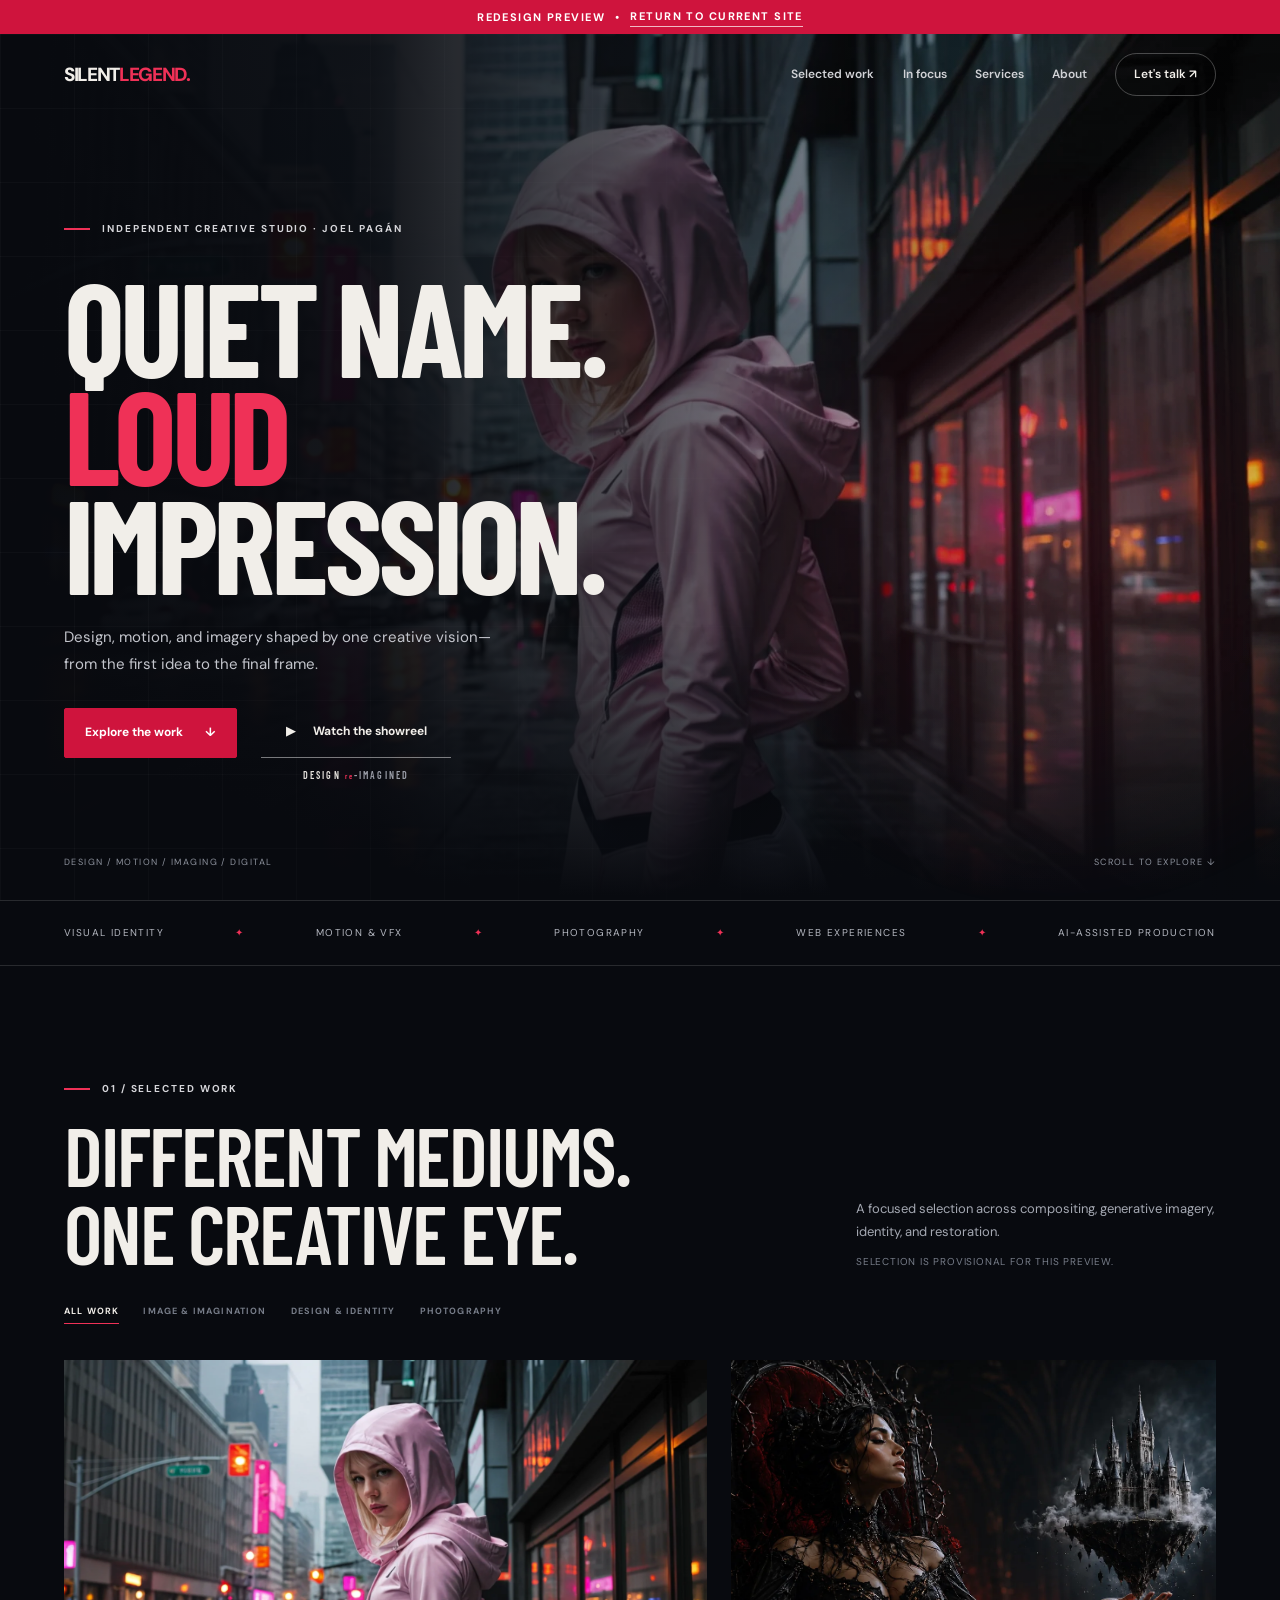
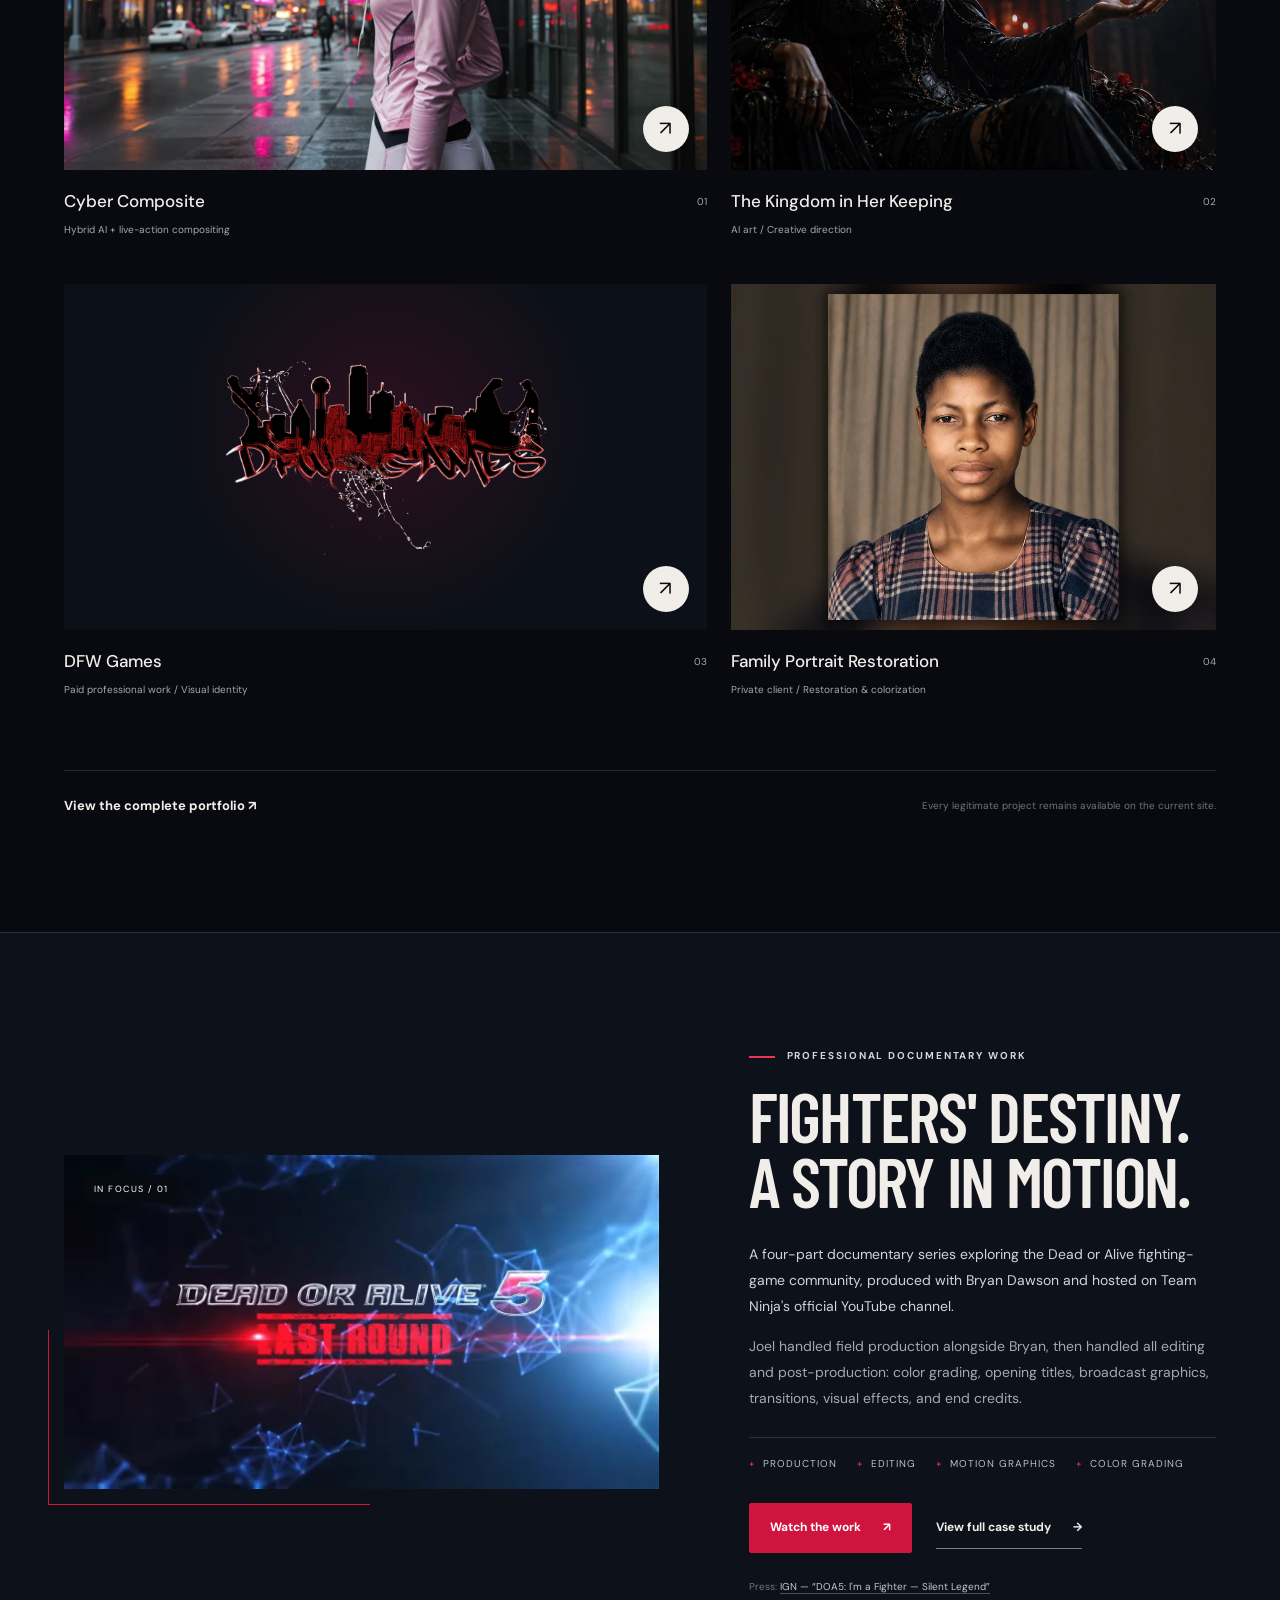
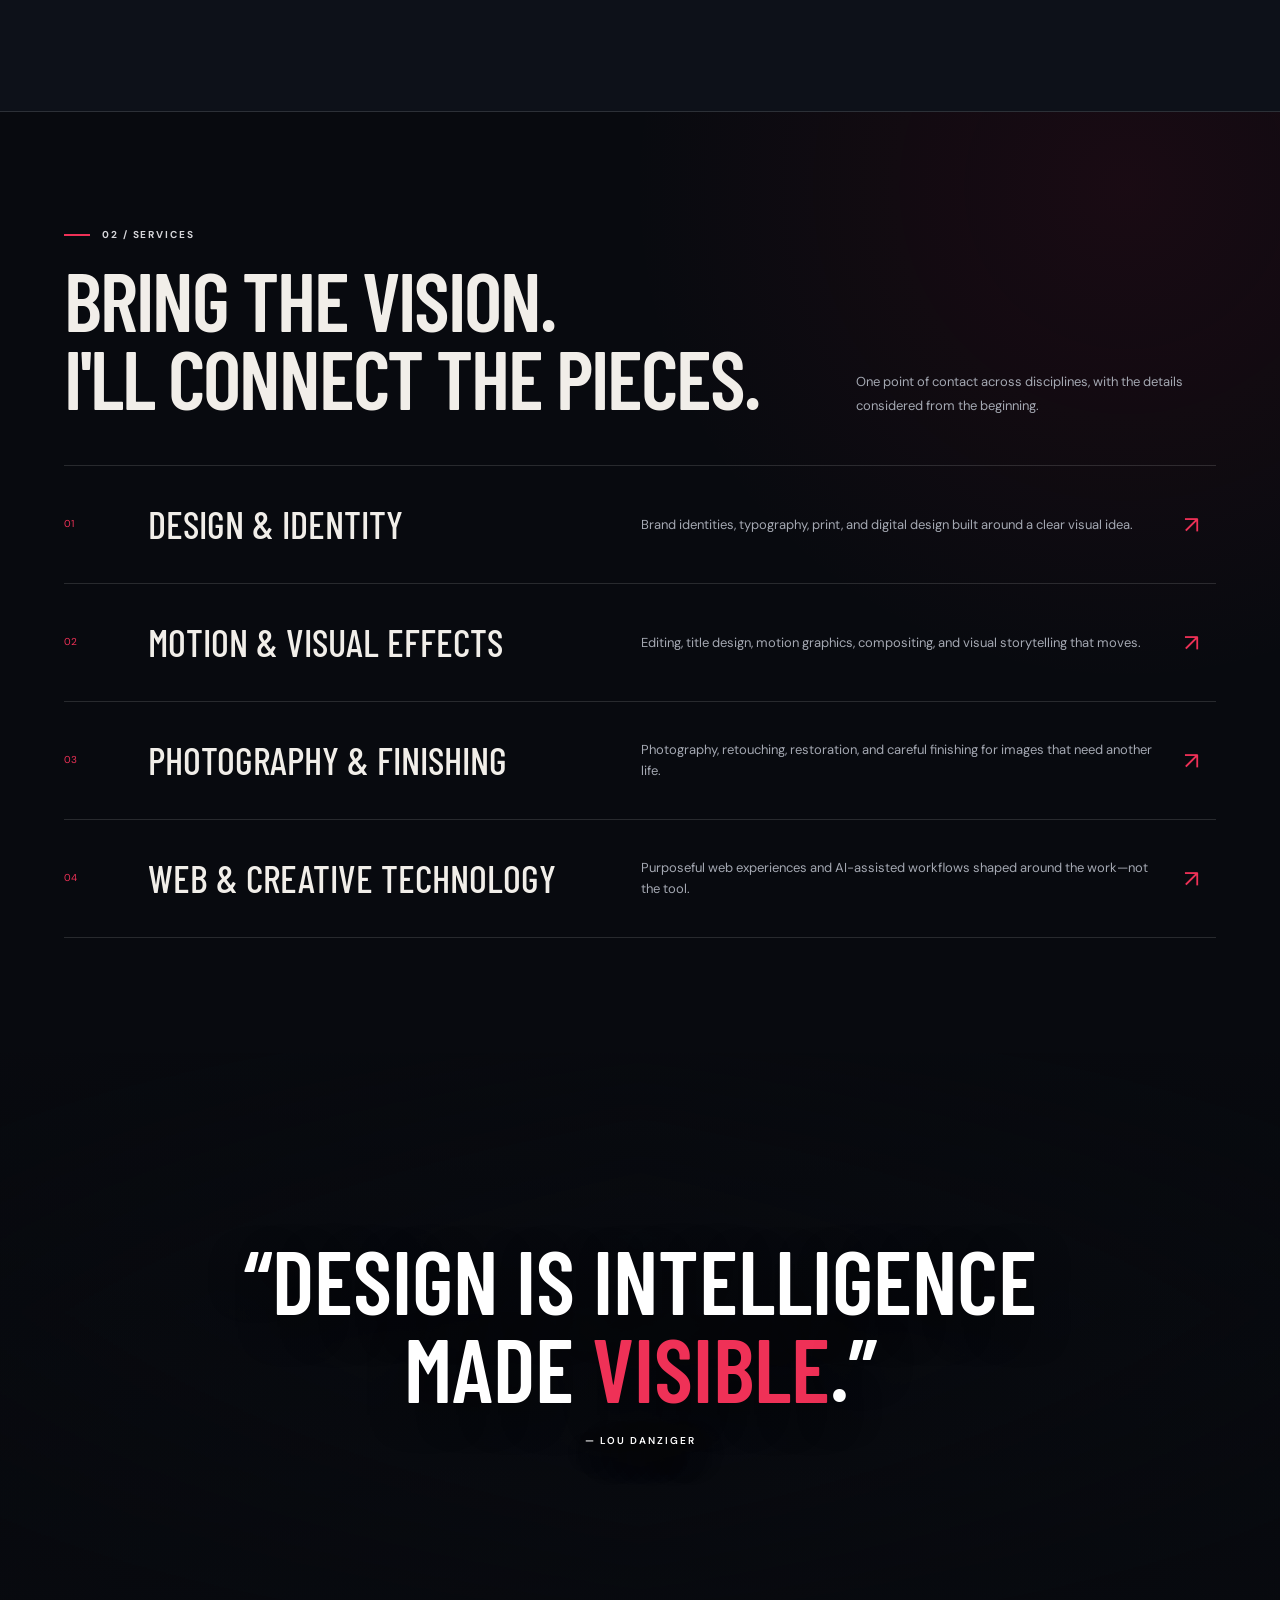
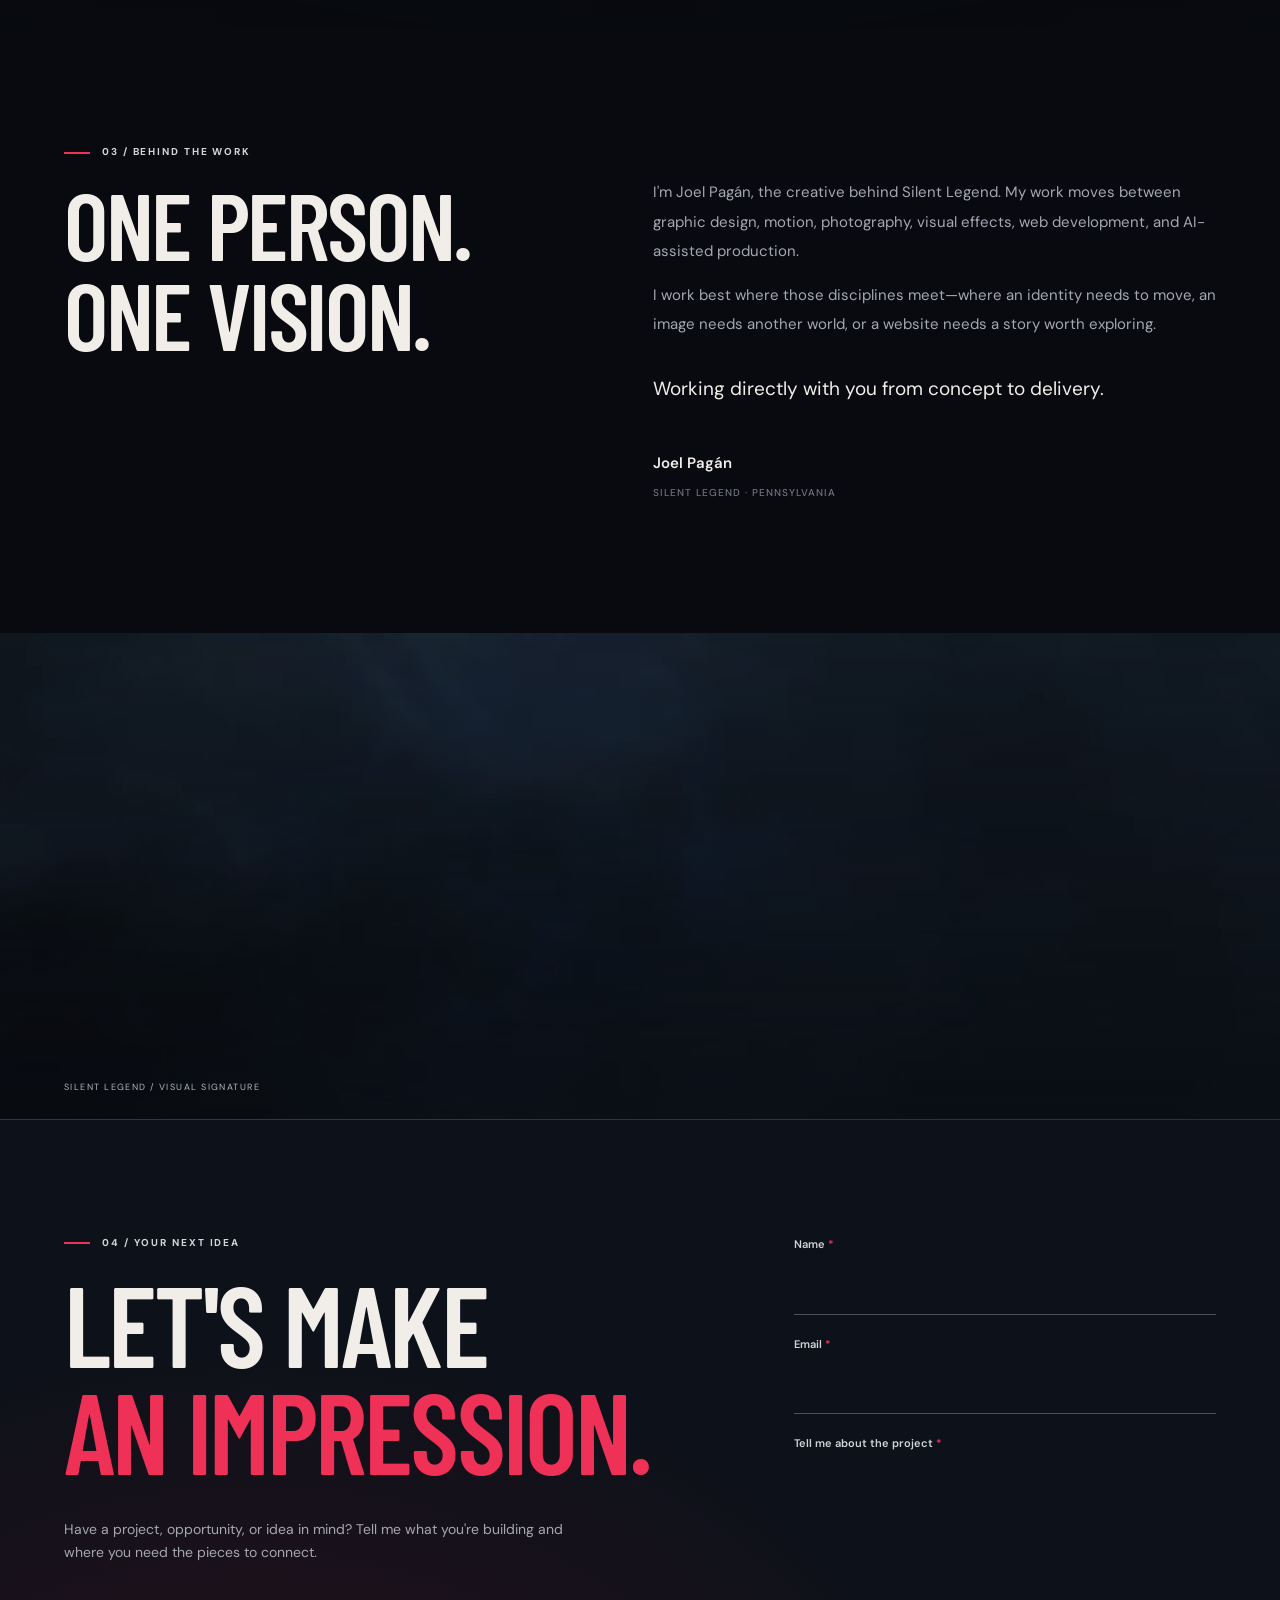
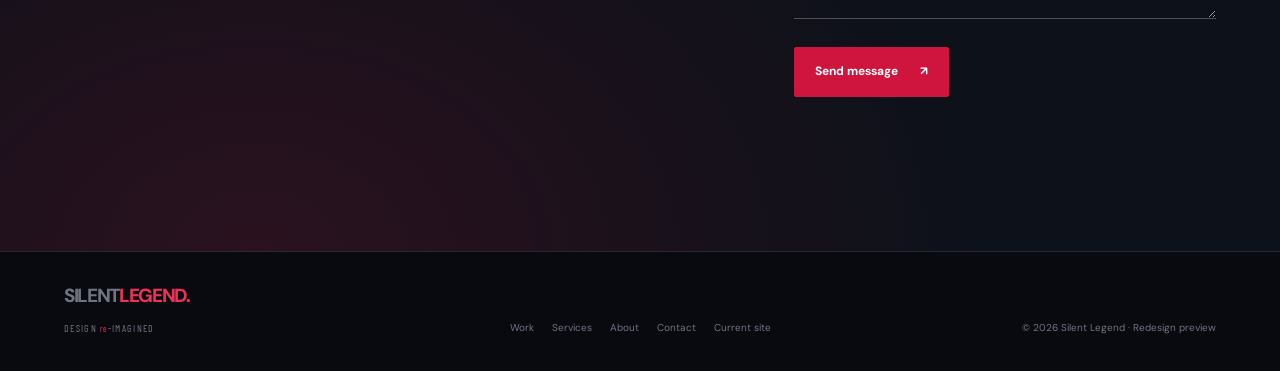
==== redesign/index.html @ 0d85f321 "Restore Samurai parallax and align hero actions" ====
<!doctype html>
<html lang="en">
<head>
    <meta charset="utf-8">
    <meta name="viewport" content="width=device-width, initial-scale=1">
    <meta name="robots" content="noindex, nofollow, noarchive">
    <meta name="theme-color" content="#080a0f">
    <meta name="description" content="Work-in-progress redesign preview for Silent Legend, the independent creative studio of Joel Pagán.">
    <title>Silent Legend — Redesign Preview</title>
    <link rel="icon" type="image/png" sizes="32x32" href="../images/Fav/favicon-32x32.png">
    <link rel="preconnect" href="https://fonts.googleapis.com">
    <link rel="preconnect" href="https://fonts.gstatic.com" crossorigin>
    <link href="https://fonts.googleapis.com/css2?family=Barlow+Condensed:wght@500;600;700;800&family=DM+Sans:wght@400;500;600;700&display=swap" rel="stylesheet">
    <link rel="stylesheet" href="styles.css?v=20261026d">
</head>
<body>
    <a class="skip-link" href="#main-content">Skip to content</a>

    <div class="preview-bar" role="status">
        <span>Redesign preview</span>
        <span aria-hidden="true">•</span>
        <a href="../">Return to current site</a>
    </div>

    <header class="site-header" id="site-header">
        <a class="wordmark" href="#top" aria-label="Silent Legend redesign preview home">
            SILENT<span>LEGEND</span><i>.</i>
        </a>

        <nav class="desktop-nav" aria-label="Primary navigation">
            <a href="#work">Selected work</a>
            <a href="#featured">In focus</a>
            <a href="#services">Services</a>
            <a href="#about">About</a>
            <a class="nav-contact" href="#contact">Let's talk <span aria-hidden="true">↗</span></a>
        </nav>

        <button class="menu-toggle" type="button" aria-label="Open navigation" aria-expanded="false" aria-controls="mobile-menu">
            <span></span><span></span><span></span>
        </button>
    </header>

    <nav class="mobile-menu" id="mobile-menu" aria-label="Mobile navigation" aria-hidden="true">
        <div class="mobile-menu-inner">
            <a href="#work"><span>01</span>Selected work</a>
            <a href="#featured"><span>02</span>In focus</a>
            <a href="#services"><span>03</span>Services</a>
            <a href="#about"><span>04</span>About</a>
            <a href="#contact"><span>05</span>Contact</a>
            <a class="current-site-link" href="../">Current live site <span aria-hidden="true">↗</span></a>
        </div>
    </nav>

    <main id="main-content">
        <section class="hero" id="top" aria-labelledby="hero-title">
            <div class="hero-atmosphere" aria-hidden="true"></div>

            <div class="hero-content">
                <p class="eyebrow">Independent creative studio · Joel Pagán</p>
                <h1 id="hero-title">Quiet name.<br><em>Loud</em><br>impression.</h1>
                <p class="hero-intro">Design, motion, and imagery shaped by one creative vision—from the first idea to the final frame.</p>
                <div class="hero-actions">
                    <a class="button button-primary" href="#work">Explore the work <span aria-hidden="true">↓</span></a>
                    <div class="showreel-stack">
                        <button class="text-button" type="button" data-open-showreel><span aria-hidden="true">▶</span> Watch the showreel</button>
                        <p class="brand-signature"><span>DESIGN</span> <small>re</small>-IMAGINED</p>
                    </div>
                </div>
            </div>

            <div class="hero-footer" aria-hidden="true">
                <span>Design / Motion / Imaging / Digital</span>
                <span>Scroll to explore ↓</span>
            </div>
        </section>

        <div class="discipline-line" aria-label="Creative disciplines">
            <span>Visual identity</span><i>✦</i>
            <span>Motion &amp; VFX</span><i>✦</i>
            <span>Photography</span><i>✦</i>
            <span>Web experiences</span><i>✦</i>
            <span>AI-assisted production</span>
        </div>

        <section class="section work-section" id="work" aria-labelledby="work-title">
            <header class="section-heading reveal">
                <div>
                    <p class="eyebrow">01 / Selected work</p>
                    <h2 id="work-title">Different mediums.<br>One creative eye.</h2>
                </div>
                <div class="section-heading-side">
                    <p>A focused selection across compositing, generative imagery, identity, and restoration.</p>
                    <p class="provisional-note">Selection is provisional for this preview.</p>
                </div>
            </header>

            <div class="work-filters reveal" role="group" aria-label="Filter selected work">
                <button type="button" class="work-filter is-active" data-filter="all" aria-pressed="true">All work</button>
                <button type="button" class="work-filter" data-filter="image" aria-pressed="false">Image &amp; imagination</button>
                <button type="button" class="work-filter" data-filter="design" aria-pressed="false">Design &amp; identity</button>
                <button type="button" class="work-filter" data-filter="photography" aria-pressed="false">Photography</button>
            </div>

            <div class="project-grid">
                <button class="project-card project-card-wide reveal" type="button" data-project="cyber" data-category="image" aria-label="View Cyber Composite details">
                    <span class="project-image">
                        <img src="../images/Portfolio/Visual_Effects/cyber-composite-poster.webp" alt="Live-action performer composited into a neon city environment" loading="lazy">
                        <span class="project-arrow" aria-hidden="true">↗</span>
                    </span>
                    <span class="project-meta">
                        <span><strong>Cyber Composite</strong><small>Hybrid AI + live-action compositing</small></span>
                        <span class="project-number">01</span>
                    </span>
                </button>

                <button class="project-card reveal" type="button" data-project="kingdom" data-category="image" aria-label="View The Kingdom in Her Keeping details">
                    <span class="project-image">
                        <img src="../images/Portfolio/AI_Art_and_Prompt_Design/Royalty.webp" alt="A sovereign woman holding a floating gothic kingdom" loading="lazy">
                        <span class="project-arrow" aria-hidden="true">↗</span>
                    </span>
                    <span class="project-meta">
                        <span><strong>The Kingdom in Her Keeping</strong><small>AI art / Creative direction</small></span>
                        <span class="project-number">02</span>
                    </span>
                </button>

                <button class="project-card project-card-brand reveal" type="button" data-project="dfw" data-category="design" aria-label="View DFW Games identity details">
                    <span class="project-image">
                        <img src="../images/Portfolio/Branding_and_Identity/DFW_Logo/dfw-games-final-silhouette-red.webp" alt="DFW Games logo combining the Dallas skyline with graffiti-inspired lettering" loading="lazy">
                        <span class="project-arrow" aria-hidden="true">↗</span>
                    </span>
                    <span class="project-meta">
                        <span><strong>DFW Games</strong><small>Paid professional work / Visual identity</small></span>
                        <span class="project-number">03</span>
                    </span>
                </button>

                <button class="project-card project-card-wide reveal" type="button" data-project="restoration" data-category="photography" aria-label="View Family Portrait Restoration details">
                    <span class="project-image">
                        <img src="../images/Portfolio/Retouching_and_Restoration/Family_Portrait_Restoration/family-portrait-restoration-thumbnail.webp" alt="Restored and colorized family portrait" loading="lazy">
                        <span class="project-arrow" aria-hidden="true">↗</span>
                    </span>
                    <span class="project-meta">
                        <span><strong>Family Portrait Restoration</strong><small>Private client / Restoration &amp; colorization</small></span>
                        <span class="project-number">04</span>
                    </span>
                </button>
            </div>

            <div class="all-work-link reveal">
                <a href="../#portfolio">View the complete portfolio <span aria-hidden="true">↗</span></a>
                <span>Every legitimate project remains available on the current site.</span>
            </div>
        </section>

        <section class="section featured-section" id="featured" aria-labelledby="featured-title">
            <div class="featured-visual reveal">
                <img src="../images/Featured_Work/Fighters_Destiny_Documentary.webp" alt="Dead or Alive 5 Last Round title frame from Fighters' Destiny" loading="lazy">
                <span class="featured-index">In focus / 01</span>
            </div>

            <div class="featured-copy reveal">
                <p class="eyebrow">Professional documentary work</p>
                <h2 id="featured-title">Fighters' Destiny.<br>A story in motion.</h2>
                <p class="featured-lede">A four-part documentary series exploring the Dead or Alive fighting-game community, produced with Bryan Dawson and hosted on Team Ninja's official YouTube channel.</p>
                <p>Joel handled field production alongside Bryan, then handled all editing and post-production: color grading, opening titles, broadcast graphics, transitions, visual effects, and end credits.</p>

                <ul class="credit-list" aria-label="Production disciplines">
                    <li>Production</li><li>Editing</li><li>Motion graphics</li><li>Color grading</li>
                </ul>

                <div class="featured-actions">
                    <a class="button button-primary" href="https://www.youtube.com/playlist?list=PL38CF3577AEC88C25" target="_blank" rel="noopener noreferrer">Watch the work <span aria-hidden="true">↗</span></a>
                    <a class="text-link" href="../#featured-work">View full case study <span aria-hidden="true">→</span></a>
                </div>

                <p class="proof-note">Press: <a href="https://www.ign.com/articles/2012/09/05/doa5-im-a-fighter-silent-legend" target="_blank" rel="noopener noreferrer">IGN — “DOA5: I'm a Fighter — Silent Legend”</a></p>
            </div>
        </section>

        <section class="section services-section" id="services" aria-labelledby="services-title">
            <header class="section-heading reveal">
                <div>
                    <p class="eyebrow">02 / Services</p>
                    <h2 id="services-title">Bring the vision.<br>I'll connect the pieces.</h2>
                </div>
                <p>One point of contact across disciplines, with the details considered from the beginning.</p>
            </header>

            <div class="services-list">
                <article class="service-row reveal">
                    <span>01</span><h3>Design &amp; identity</h3><p>Brand identities, typography, print, and digital design built around a clear visual idea.</p><i aria-hidden="true">↗</i>
                </article>
                <article class="service-row reveal">
                    <span>02</span><h3>Motion &amp; visual effects</h3><p>Editing, title design, motion graphics, compositing, and visual storytelling that moves.</p><i aria-hidden="true">↗</i>
                </article>
                <article class="service-row reveal">
                    <span>03</span><h3>Photography &amp; finishing</h3><p>Photography, retouching, restoration, and careful finishing for images that need another life.</p><i aria-hidden="true">↗</i>
                </article>
                <article class="service-row reveal">
                    <span>04</span><h3>Web &amp; creative technology</h3><p>Purposeful web experiences and AI-assisted workflows shaped around the work—not the tool.</p><i aria-hidden="true">↗</i>
                </article>
            </div>
        </section>

        <section class="samurai-interlude" aria-label="Design quote">
            <div class="samurai-image" aria-hidden="true"></div>
            <div class="samurai-shade" aria-hidden="true"></div>
            <blockquote class="reveal">
                “Design is intelligence made <em>visible</em>.”
                <cite>— Lou Danziger</cite>
            </blockquote>
        </section>

        <section class="section about-section" id="about" aria-labelledby="about-title">
            <div class="about-heading reveal">
                <p class="eyebrow">03 / Behind the work</p>
                <h2 id="about-title">One person.<br>One vision.</h2>
            </div>
            <div class="about-copy reveal">
                <p>I'm Joel Pagán, the creative behind Silent Legend. My work moves between graphic design, motion, photography, visual effects, web development, and AI-assisted production.</p>
                <p>I work best where those disciplines meet—where an identity needs to move, an image needs another world, or a website needs a story worth exploring.</p>
                <p class="about-direct">Working directly with you from concept to delivery.</p>
                <p class="signature">Joel Pagán <span>Silent Legend · Pennsylvania</span></p>
            </div>
        </section>

        <section class="identity-film" aria-label="Silent Legend visual signature">
            <video id="identity-video" poster="../assets/video/logo-storm-poster.webp" muted loop playsinline preload="none" tabindex="-1">
                <source data-src="../assets/video/logo-storm-loop-1080p.webm" type="video/webm">
                <source data-src="../assets/video/logo-storm-loop-720p.mp4" type="video/mp4">
            </video>
            <span>Silent Legend / Visual signature</span>
        </section>

        <section class="section contact-section" id="contact" aria-labelledby="contact-title">
            <div class="contact-heading reveal">
                <p class="eyebrow">04 / Your next idea</p>
                <h2 id="contact-title">Let's make<br><em>an impression.</em></h2>
                <p>Have a project, opportunity, or idea in mind? Tell me what you're building and where you need the pieces to connect.</p>
            </div>

            <form class="contact-form reveal" id="preview-contact-form" novalidate>
                <input type="hidden" name="access_key" value="5ff9ebd5-b67e-4458-a25d-bcfa7ad02258">
                <input type="hidden" name="subject" value="New inquiry from Silent Legend redesign preview">
                <input type="hidden" name="from_name" value="Silent Legend Website">
                <input class="botcheck" type="checkbox" name="botcheck" tabindex="-1" autocomplete="off" aria-hidden="true">

                <label for="preview-name">Name <span aria-hidden="true">*</span></label>
                <input id="preview-name" name="name" type="text" autocomplete="name" required>

                <label for="preview-email">Email <span aria-hidden="true">*</span></label>
                <input id="preview-email" name="email" type="email" autocomplete="email" required>

                <label for="preview-message">Tell me about the project <span aria-hidden="true">*</span></label>
                <textarea id="preview-message" name="message" rows="5" required></textarea>

                <button class="button button-primary submit-button" type="submit">Send message <span aria-hidden="true">↗</span></button>
                <p class="form-status" id="form-status" role="status" aria-live="polite"></p>
            </form>
        </section>
    </main>

    <footer class="site-footer">
        <div>
            <a class="wordmark" href="#top">SILENT<span>LEGEND</span><i>.</i></a>
            <p>DESIGN <small>re</small>-IMAGINED</p>
        </div>
        <nav aria-label="Footer navigation">
            <a href="#work">Work</a>
            <a href="#services">Services</a>
            <a href="#about">About</a>
            <a href="#contact">Contact</a>
            <a href="../">Current site</a>
        </nav>
        <p>© <span id="year"></span> Silent Legend · Redesign preview</p>
    </footer>

    <dialog class="media-dialog" id="project-dialog" aria-labelledby="project-dialog-title">
        <button class="dialog-close" type="button" data-close-dialog aria-label="Close project details">×</button>
        <div class="dialog-media" id="project-dialog-media"></div>
        <div class="dialog-copy">
            <p class="eyebrow" id="project-dialog-type"></p>
            <h2 id="project-dialog-title"></h2>
            <p id="project-dialog-description"></p>
            <a class="text-link" href="../#portfolio">Explore the complete portfolio <span aria-hidden="true">↗</span></a>
        </div>
    </dialog>

    <dialog class="showreel-dialog" id="showreel-dialog" aria-labelledby="showreel-title">
        <button class="dialog-close" type="button" data-close-showreel aria-label="Close showreel">×</button>
        <div class="showreel-heading">
            <p class="eyebrow">Selected motion work</p>
            <h2 id="showreel-title">Silent Legend Showreel</h2>
        </div>
        <div class="showreel-player" id="showreel-player"></div>
    </dialog>

    <script src="main.js?v=20261026d"></script>
</body>
</html>
---- redesign/styles.css ----
:root {
    --bg: #080a0f;
    --surface: #0d1119;
    --surface-2: #121824;
    --ink: #f1eee9;
    --muted: #a4a8b2;
    --faint: #6f7480;
    --crimson: #cf143d;
    --crimson-bright: #ef3157;
    --line: rgba(255, 255, 255, 0.13);
    --line-strong: rgba(255, 255, 255, 0.26);
    --header-height: 82px;
    --page-pad: clamp(22px, 5vw, 86px);
    --display: "Barlow Condensed", Impact, "Arial Narrow", sans-serif;
    --body: "DM Sans", Arial, sans-serif;
}

* {
    box-sizing: border-box;
}

html {
    scroll-behavior: smooth;
    scroll-padding-top: 24px;
}

body {
    margin: 0;
    background: var(--bg);
    color: var(--ink);
    font-family: var(--body);
    line-height: 1.65;
    overflow-x: hidden;
}

body.menu-open,
body.dialog-open {
    overflow: hidden;
}

button,
input,
textarea {
    font: inherit;
}

button,
a {
    -webkit-tap-highlight-color: transparent;
}

a {
    color: inherit;
    text-decoration: none;
}

img,
video {
    max-width: 100%;
}

button {
    color: inherit;
}

a:focus-visible,
button:focus-visible,
input:focus-visible,
textarea:focus-visible {
    outline: 2px solid var(--crimson-bright);
    outline-offset: 5px;
}

.skip-link {
    position: fixed;
    left: 16px;
    top: 12px;
    z-index: 1000;
    padding: 12px 16px;
    background: var(--ink);
    color: var(--bg);
    transform: translateY(-160%);
}

.skip-link:focus {
    transform: translateY(0);
}

.preview-bar {
    min-height: 34px;
    padding: 7px var(--page-pad);
    display: flex;
    align-items: center;
    justify-content: center;
    gap: 10px;
    background: var(--crimson);
    color: #fff;
    font-size: 11px;
    font-weight: 700;
    letter-spacing: 0.13em;
    text-transform: uppercase;
}

.preview-bar a {
    border-bottom: 1px solid rgba(255, 255, 255, 0.7);
}

.site-header {
    position: absolute;
    top: 34px;
    left: 0;
    right: 0;
    z-index: 100;
    height: var(--header-height);
    padding: 0 var(--page-pad);
    display: flex;
    align-items: center;
    justify-content: space-between;
    border-bottom: 1px solid transparent;
    transition: background 220ms ease, border-color 220ms ease;
}

body.menu-open .site-header {
    position: fixed;
    top: 0;
    background: rgba(8, 10, 15, 0.98);
    border-color: var(--line);
}

.wordmark {
    position: relative;
    z-index: 2;
    font-size: 19px;
    font-weight: 800;
    letter-spacing: -0.07em;
    line-height: 1;
}

.wordmark span,
.wordmark i {
    color: var(--crimson-bright);
    font-style: normal;
}

.desktop-nav {
    display: flex;
    align-items: center;
    gap: clamp(18px, 2.2vw, 36px);
    font-size: 12px;
    font-weight: 600;
}

.desktop-nav a:not(.nav-contact) {
    color: #d1d2d6;
}

.desktop-nav a:hover {
    color: #fff;
}

.nav-contact {
    padding: 11px 18px;
    border: 1px solid var(--line-strong);
    border-radius: 999px;
    transition: border-color 180ms ease, background 180ms ease;
}

.nav-contact:hover {
    border-color: var(--crimson-bright);
    background: rgba(207, 20, 61, 0.12);
}

.menu-toggle {
    display: none;
    position: relative;
    z-index: 102;
    width: 34px;
    height: 27px;
    padding: 0;
    border: 0;
    background: none;
    cursor: pointer;
}

.menu-toggle span {
    position: absolute;
    left: 2px;
    width: 30px;
    height: 2px;
    background: var(--ink);
    transition: transform 260ms ease, opacity 180ms ease, background 180ms ease;
}

.menu-toggle span:nth-child(1) { top: 3px; }
.menu-toggle span:nth-child(2) { top: 12px; }
.menu-toggle span:nth-child(3) { top: 21px; }

.menu-toggle[aria-expanded="true"] span {
    background: var(--crimson-bright);
}

.menu-toggle[aria-expanded="true"] span:nth-child(1) {
    transform: translateY(9px) rotate(45deg);
}

.menu-toggle[aria-expanded="true"] span:nth-child(2) {
    opacity: 0;
}

.menu-toggle[aria-expanded="true"] span:nth-child(3) {
    transform: translateY(-9px) rotate(-45deg);
}

.mobile-menu {
    position: fixed;
    z-index: 90;
    inset: 0;
    padding-top: var(--header-height);
    display: grid;
    place-items: center;
    background:
        radial-gradient(circle at 75% 20%, rgba(207, 20, 61, 0.2), transparent 38%),
        rgba(8, 10, 15, 0.98);
    opacity: 0;
    visibility: hidden;
    transition: opacity 240ms ease, visibility 240ms ease;
}

.mobile-menu[aria-hidden="false"] {
    opacity: 1;
    visibility: visible;
}

.mobile-menu-inner {
    width: min(600px, 88vw);
    display: grid;
}

.mobile-menu-inner > a {
    padding: 15px 0;
    border-bottom: 1px solid var(--line);
    font-family: var(--display);
    font-size: clamp(38px, 10vw, 68px);
    font-weight: 600;
    line-height: 1;
    text-transform: uppercase;
}

.mobile-menu-inner > a span {
    display: inline-block;
    width: 42px;
    color: var(--crimson-bright);
    font-family: var(--body);
    font-size: 10px;
    letter-spacing: 0.1em;
}

.mobile-menu-inner .current-site-link {
    margin-top: 24px;
    border: 0;
    font-family: var(--body);
    font-size: 12px;
    letter-spacing: 0;
    text-transform: none;
}

.hero {
    position: relative;
    min-height: min(980px, calc(100svh - 34px));
    padding: calc(var(--header-height) + 90px) var(--page-pad) 105px;
    display: flex;
    align-items: center;
    isolation: isolate;
    overflow: hidden;
}

.hero-atmosphere {
    position: absolute;
    z-index: -3;
    inset: 0;
    background:
        linear-gradient(90deg, rgba(8, 10, 15, 0.99) 0%, rgba(8, 10, 15, 0.94) 29%, rgba(8, 10, 15, 0.56) 55%, rgba(8, 10, 15, 0.12) 78%),
        linear-gradient(0deg, var(--bg) 0%, transparent 32%),
        url("../images/Portfolio/Visual_Effects/cyber-composite-poster.webp") 65% center / cover no-repeat;
    opacity: 0.94;
}

.hero::before {
    content: "";
    position: absolute;
    z-index: -2;
    inset: 0;
    background:
        linear-gradient(rgba(255,255,255,0.027) 1px, transparent 1px),
        linear-gradient(90deg, rgba(255,255,255,0.027) 1px, transparent 1px);
    background-size: 74px 74px;
    mask-image: linear-gradient(90deg, #000, transparent 75%);
}

.hero::after {
    content: "";
    position: absolute;
    z-index: -1;
    right: -14vw;
    top: 12%;
    width: 62vw;
    aspect-ratio: 1;
    border-radius: 50%;
    background: radial-gradient(circle, rgba(207, 20, 61, 0.14), transparent 67%);
    filter: blur(10px);
}

.hero-content {
    width: min(100%, 760px);
    position: relative;
    z-index: 1;
}

.eyebrow {
    margin: 0;
    display: flex;
    align-items: center;
    gap: 12px;
    color: #d6d6da;
    font-size: 10px;
    font-weight: 700;
    letter-spacing: 0.19em;
    text-transform: uppercase;
}

.eyebrow::before {
    content: "";
    width: 26px;
    height: 2px;
    background: var(--crimson-bright);
}

h1,
h2,
h3,
p {
    margin-top: 0;
}

.hero h1 {
    max-width: 920px;
    margin: 34px 0 28px;
    font-family: var(--display);
    font-size: clamp(78px, 10.3vw, 158px);
    font-weight: 700;
    letter-spacing: -0.035em;
    line-height: 0.82;
    text-transform: uppercase;
}

.hero h1 em,
.contact-heading h2 em {
    color: var(--crimson-bright);
    font-style: normal;
}

.hero-intro {
    max-width: 440px;
    margin-bottom: 0;
    color: #c3c5cc;
    font-size: 15px;
    line-height: 1.8;
}

.hero-actions,
.featured-actions {
    margin-top: 30px;
    display: flex;
    gap: 24px;
    flex-wrap: wrap;
}

.hero-actions {
    align-items: flex-start;
}

.featured-actions {
    align-items: center;
}

.showreel-stack {
    width: clamp(140px, 38vw, 190px);
    display: grid;
    justify-items: stretch;
}

.showreel-stack .text-button {
    width: 100%;
    min-height: 50px;
    padding: 13px 0;
    justify-content: center;
    gap: clamp(10px, 2vw, 18px);
    white-space: nowrap;
}

.button,
.text-button,
.text-link {
    display: inline-flex;
    align-items: center;
    justify-content: center;
    gap: 22px;
    border: 0;
    cursor: pointer;
    font-size: 12px;
    font-weight: 700;
}

.button-primary {
    min-height: 50px;
    padding: 13px 20px;
    border: 1px solid var(--crimson);
    border-radius: 2px;
    background: var(--crimson);
    color: #fff;
    transition: background 180ms ease, border-color 180ms ease, transform 180ms ease;
}

.button-primary:hover {
    background: var(--crimson-bright);
    border-color: var(--crimson-bright);
    transform: translateY(-2px);
}

.text-button,
.text-link {
    min-height: 42px;
    padding: 8px 0;
    background: none;
    border-bottom: 1px solid rgba(255, 255, 255, 0.45);
}

.text-button:hover,
.text-link:hover {
    border-color: var(--crimson-bright);
}

.brand-signature {
    margin: 12px 0 0;
    color: #9b9ea8;
    font-family: var(--display);
    font-size: 10px;
    font-weight: 600;
    letter-spacing: 0.21em;
    line-height: 1;
    text-align: center;
}

.brand-signature span {
    color: #e4e1dc;
}

.brand-signature small {
    color: var(--crimson-bright);
    font-size: 0.75em;
}

.hero-footer {
    position: absolute;
    left: var(--page-pad);
    right: var(--page-pad);
    bottom: 30px;
    display: flex;
    justify-content: space-between;
    gap: 30px;
    color: #8d929d;
    font-size: 9px;
    letter-spacing: 0.16em;
    text-transform: uppercase;
}

.discipline-line {
    min-height: 66px;
    padding: 18px var(--page-pad);
    display: flex;
    align-items: center;
    justify-content: space-between;
    gap: 20px;
    border-block: 1px solid var(--line);
    color: #b4b7c0;
    font-size: 10px;
    letter-spacing: 0.14em;
    text-transform: uppercase;
}

.discipline-line i {
    color: var(--crimson-bright);
    font-style: normal;
}

.section {
    padding: clamp(80px, 9vw, 145px) var(--page-pad);
}

.section-heading {
    margin-bottom: 48px;
    display: flex;
    align-items: flex-end;
    justify-content: space-between;
    gap: 50px;
}

.section-heading h2,
.featured-copy h2,
.about-heading h2,
.contact-heading h2 {
    margin: 18px 0 0;
    font-family: var(--display);
    font-size: clamp(52px, 6.4vw, 92px);
    font-weight: 600;
    letter-spacing: -0.025em;
    line-height: 0.95;
    text-transform: uppercase;
}

.section-heading > p,
.section-heading-side {
    width: min(100%, 360px);
    margin: 0;
    color: var(--muted);
    font-size: 13px;
    line-height: 1.8;
}

.section-heading-side p {
    margin-bottom: 10px;
}

.section-heading-side .provisional-note {
    margin-bottom: 0;
    color: #777d89;
    font-size: 10px;
    letter-spacing: 0.08em;
    text-transform: uppercase;
}

.work-filters {
    margin: -22px 0 34px;
    display: flex;
    align-items: center;
    gap: 7px 24px;
    flex-wrap: wrap;
}

.work-filter {
    position: relative;
    padding: 7px 0;
    border: 0;
    background: none;
    color: #777d89;
    cursor: pointer;
    font-size: 9px;
    font-weight: 700;
    letter-spacing: 0.13em;
    text-transform: uppercase;
    transition: color 180ms ease;
}

.work-filter::after {
    content: "";
    position: absolute;
    left: 0;
    right: 100%;
    bottom: 2px;
    height: 1px;
    background: var(--crimson-bright);
    transition: right 180ms ease;
}

.work-filter:hover,
.work-filter.is-active {
    color: var(--ink);
}

.work-filter.is-active::after {
    right: 0;
}

.project-grid {
    display: grid;
    grid-template-columns: 1.14fr 0.86fr;
    gap: 46px 24px;
}

.project-card {
    min-width: 0;
    padding: 0;
    display: block;
    border: 0;
    background: none;
    text-align: left;
    cursor: pointer;
}

.project-card[hidden] {
    display: none;
}

.project-image {
    position: relative;
    height: clamp(300px, 32vw, 520px);
    display: block;
    overflow: hidden;
    background: var(--surface-2);
}

.project-card:nth-child(3) .project-image,
.project-card:nth-child(4) .project-image {
    height: clamp(280px, 27vw, 440px);
}

.project-image img {
    width: 100%;
    height: 100%;
    display: block;
    object-fit: cover;
    transition: transform 650ms cubic-bezier(0.22, 1, 0.36, 1), filter 300ms ease;
}

.project-card:nth-child(2) .project-image img {
    object-position: 52% center;
}

.project-card-brand .project-image {
    background:
        radial-gradient(circle at 50% 40%, rgba(207, 20, 61, 0.16), transparent 55%),
        #0c1018;
}

.project-card-brand .project-image img {
    object-fit: contain;
    padding: clamp(38px, 5vw, 84px);
}

.project-card:hover .project-image img {
    transform: scale(1.035);
    filter: saturate(1.08);
}

.project-arrow {
    position: absolute;
    right: 18px;
    bottom: 18px;
    width: 46px;
    height: 46px;
    display: grid;
    place-items: center;
    border-radius: 50%;
    background: var(--ink);
    color: var(--bg);
    font-size: 20px;
    transition: background 180ms ease, color 180ms ease, transform 180ms ease;
}

.project-card:hover .project-arrow {
    background: var(--crimson-bright);
    color: #fff;
    transform: rotate(4deg);
}

.project-meta {
    margin-top: 17px;
    display: flex;
    justify-content: space-between;
    align-items: flex-start;
    gap: 18px;
}

.project-meta strong,
.project-meta small {
    display: block;
}

.project-meta strong {
    font-size: 17px;
    font-weight: 500;
}

.project-meta small,
.project-number {
    margin-top: 7px;
    color: var(--muted);
    font-size: 10px;
}

.project-number {
    flex: 0 0 auto;
}

.all-work-link {
    margin-top: 72px;
    padding-top: 24px;
    display: flex;
    align-items: center;
    justify-content: space-between;
    gap: 30px;
    border-top: 1px solid var(--line);
}

.all-work-link a {
    font-size: 13px;
    font-weight: 700;
}

.all-work-link a:hover {
    color: var(--crimson-bright);
}

.all-work-link > span {
    color: var(--faint);
    font-size: 10px;
}

.featured-section {
    display: grid;
    grid-template-columns: minmax(0, 1.12fr) minmax(340px, 0.88fr);
    gap: clamp(46px, 7vw, 110px);
    align-items: center;
    background: var(--surface);
    border-block: 1px solid var(--line);
}

.featured-visual {
    position: relative;
}

.featured-visual::before {
    content: "";
    position: absolute;
    left: -16px;
    bottom: -16px;
    width: 54%;
    height: 52%;
    border-left: 1px solid var(--crimson);
    border-bottom: 1px solid var(--crimson);
    pointer-events: none;
}

.featured-visual img {
    width: 100%;
    display: block;
    aspect-ratio: 16 / 9;
    object-fit: cover;
}

.featured-index {
    position: absolute;
    left: 20px;
    top: 20px;
    padding: 7px 10px;
    background: rgba(8, 10, 15, 0.8);
    color: #fff;
    font-size: 9px;
    letter-spacing: 0.16em;
    text-transform: uppercase;
}

.featured-copy h2 {
    font-size: clamp(48px, 5.4vw, 76px);
}

.featured-copy > p:not(.eyebrow):not(.proof-note) {
    color: var(--muted);
    font-size: 14px;
    line-height: 1.85;
}

.featured-copy .featured-lede {
    margin-top: 28px;
    color: #d3d4d9 !important;
}

.credit-list {
    margin: 26px 0 0;
    padding: 18px 0 0;
    display: flex;
    flex-wrap: wrap;
    gap: 8px 20px;
    border-top: 1px solid var(--line);
    list-style: none;
    color: #bbbfc7;
    font-size: 10px;
    letter-spacing: 0.1em;
    text-transform: uppercase;
}

.credit-list li::before {
    content: "+";
    margin-right: 7px;
    color: var(--crimson-bright);
}

.proof-note {
    margin: 26px 0 0;
    color: var(--faint);
    font-size: 10px;
}

.proof-note a {
    color: #c5c8cf;
    border-bottom: 1px solid var(--line-strong);
}

.services-section {
    background:
        radial-gradient(circle at 88% 8%, rgba(207, 20, 61, 0.09), transparent 35%),
        var(--bg);
}

.services-list {
    border-top: 1px solid var(--line);
}

.service-row {
    min-height: 118px;
    padding: 28px 0;
    display: grid;
    grid-template-columns: 60px minmax(240px, 0.95fr) minmax(280px, 1.05fr) 32px;
    gap: 24px;
    align-items: center;
    border-bottom: 1px solid var(--line);
}

.service-row > span {
    color: var(--crimson-bright);
    font-size: 10px;
}

.service-row h3 {
    margin: 0;
    font-family: var(--display);
    font-size: clamp(30px, 3vw, 46px);
    font-weight: 500;
    line-height: 1;
    text-transform: uppercase;
}

.service-row p {
    margin: 0;
    color: var(--muted);
    font-size: 13px;
}

.service-row i {
    color: var(--crimson-bright);
    font-size: 24px;
    font-style: normal;
}

.samurai-interlude {
    position: relative;
    min-height: clamp(440px, 64vh, 680px);
    display: grid;
    place-items: center;
    overflow: hidden;
    isolation: isolate;
}

.samurai-image,
.samurai-shade {
    position: absolute;
    inset: 0;
}

.samurai-image {
    z-index: -2;
    inset: -10% 0;
    background: url("../images/AI_Art/samurai_original.png") center 70% / cover no-repeat;
    transform: translate3d(0, var(--samurai-parallax-y, 0px), 0) scale(1.06);
    will-change: transform;
}

.samurai-shade {
    z-index: -1;
    background:
        linear-gradient(180deg, rgba(8,10,15,0.72), rgba(8,10,15,0.25) 45%, rgba(8,10,15,0.77)),
        linear-gradient(90deg, rgba(8,10,15,0.52), transparent, rgba(8,10,15,0.52));
}

.samurai-interlude blockquote {
    width: min(100% - 44px, 980px);
    margin: 0;
    color: #fff;
    font-family: var(--display);
    font-size: clamp(48px, 7vw, 96px);
    font-weight: 600;
    line-height: 0.98;
    text-align: center;
    text-transform: uppercase;
    text-shadow: 0 12px 35px rgba(0, 0, 0, 0.65);
}

.samurai-interlude blockquote em {
    color: var(--crimson-bright);
    font-style: normal;
}

.samurai-interlude cite {
    margin-top: 24px;
    display: block;
    font-family: var(--body);
    font-size: 10px;
    font-style: normal;
    font-weight: 600;
    letter-spacing: 0.2em;
}

.about-section {
    display: grid;
    grid-template-columns: 0.9fr 1.1fr;
    gap: clamp(55px, 10vw, 150px);
    align-items: start;
}

.about-heading h2 {
    font-size: clamp(60px, 7.4vw, 108px);
}

.about-copy {
    padding-top: 34px;
}

.about-copy > p {
    color: var(--muted);
    font-size: 15px;
    line-height: 1.95;
}

.about-copy .about-direct {
    margin-top: 30px;
    color: var(--ink);
    font-size: 19px;
}

.signature {
    margin-top: 42px;
    color: var(--ink) !important;
    font-weight: 600;
}

.signature span {
    margin-top: 5px;
    display: block;
    color: var(--faint);
    font-size: 10px;
    font-weight: 500;
    letter-spacing: 0.1em;
    text-transform: uppercase;
}

.identity-film {
    position: relative;
    height: clamp(260px, 38vw, 500px);
    overflow: hidden;
    background: #08111c url("../assets/video/logo-storm-poster.webp") center / cover no-repeat;
}

.identity-film::after {
    content: "";
    position: absolute;
    inset: 0;
    background: linear-gradient(180deg, rgba(8,10,15,0.18), rgba(8,10,15,0.68));
}

.identity-film video {
    width: 100%;
    height: 100%;
    display: block;
    object-fit: cover;
}

.identity-film > span {
    position: absolute;
    z-index: 1;
    left: var(--page-pad);
    bottom: 24px;
    color: rgba(255,255,255,0.7);
    font-size: 9px;
    letter-spacing: 0.16em;
    text-transform: uppercase;
}

.contact-section {
    display: grid;
    grid-template-columns: minmax(0, 1fr) minmax(340px, 0.7fr);
    gap: clamp(60px, 10vw, 150px);
    background:
        radial-gradient(ellipse at 20% 100%, rgba(207,20,61,0.15), transparent 50%),
        var(--surface);
    border-top: 1px solid var(--line);
}

.contact-heading h2 {
    font-size: clamp(66px, 8.8vw, 132px);
}

.contact-heading > p:last-child {
    max-width: 510px;
    margin-top: 34px;
    color: var(--muted);
    font-size: 14px;
}

.contact-form {
    display: grid;
    align-content: start;
}

.contact-form label {
    margin: 20px 0 8px;
    color: #d3d4d8;
    font-size: 11px;
    font-weight: 600;
}

.contact-form label:first-of-type {
    margin-top: 0;
}

.contact-form label span {
    color: var(--crimson-bright);
}

.contact-form input,
.contact-form textarea {
    width: 100%;
    padding: 13px 0;
    border: 0;
    border-bottom: 1px solid var(--line-strong);
    border-radius: 0;
    background: transparent;
    color: var(--ink);
    resize: vertical;
}

.contact-form input:hover,
.contact-form textarea:hover,
.contact-form input:focus,
.contact-form textarea:focus {
    border-color: var(--crimson-bright);
}

.contact-form .button {
    width: max-content;
    margin-top: 28px;
}

.botcheck {
    position: absolute !important;
    left: -10000px !important;
}

.form-status {
    min-height: 24px;
    margin: 15px 0 0;
    color: var(--muted);
    font-size: 12px;
}

.form-status.error {
    color: #ff8a9e;
}

.site-footer {
    padding: 34px var(--page-pad);
    display: grid;
    grid-template-columns: 1fr auto 1fr;
    gap: 34px;
    align-items: end;
    border-top: 1px solid var(--line);
    color: var(--faint);
    font-size: 10px;
}

.site-footer > div > p {
    margin: 12px 0 0;
    font-family: var(--display);
    letter-spacing: 0.13em;
}

.site-footer > div > p small {
    color: var(--crimson-bright);
}

.site-footer nav {
    display: flex;
    flex-wrap: wrap;
    justify-content: center;
    gap: 18px;
}

.site-footer nav a:hover {
    color: var(--ink);
}

.site-footer > p {
    margin: 0;
    text-align: right;
}

dialog {
    color: var(--ink);
}

dialog::backdrop {
    background: rgba(0, 0, 0, 0.82);
    backdrop-filter: blur(10px);
}

.media-dialog,
.showreel-dialog {
    width: min(1060px, calc(100vw - 34px));
    max-height: calc(100svh - 34px);
    padding: 0;
    overflow: auto;
    border: 1px solid var(--line-strong);
    background: var(--surface);
    box-shadow: 0 30px 90px rgba(0,0,0,0.65);
}

.media-dialog[open],
.showreel-dialog[open] {
    animation: dialog-in 220ms ease both;
}

.dialog-close {
    position: absolute;
    z-index: 4;
    right: 14px;
    top: 14px;
    width: 42px;
    height: 42px;
    display: grid;
    place-items: center;
    border: 1px solid rgba(255,255,255,0.35);
    border-radius: 50%;
    background: rgba(8,10,15,0.86);
    cursor: pointer;
    font-size: 24px;
    line-height: 1;
}

.dialog-close:hover {
    border-color: var(--crimson-bright);
    color: var(--crimson-bright);
}

.dialog-media {
    background: #06080c;
}

.dialog-media img,
.dialog-media video {
    width: 100%;
    max-height: 58svh;
    display: block;
    object-fit: contain;
}

.dialog-copy {
    padding: clamp(28px, 5vw, 55px);
}

.dialog-copy h2,
.showreel-heading h2 {
    margin: 16px 0 18px;
    font-family: var(--display);
    font-size: clamp(40px, 5vw, 66px);
    font-weight: 600;
    line-height: 1;
    text-transform: uppercase;
}

.dialog-copy > p:not(.eyebrow) {
    max-width: 780px;
    color: var(--muted);
}

.dialog-copy .text-link {
    margin-top: 18px;
}

.showreel-dialog {
    width: min(1180px, calc(100vw - 34px));
}

.showreel-heading {
    padding: 30px 72px 24px 30px;
}

.showreel-player {
    aspect-ratio: 16 / 9;
    background: #000;
}

.showreel-player iframe {
    width: 100%;
    height: 100%;
    display: block;
    border: 0;
}

.reveal {
    opacity: 0;
    transform: translateY(24px);
    transition: opacity 700ms ease, transform 700ms cubic-bezier(0.22, 1, 0.36, 1);
}

.reveal.is-visible {
    opacity: 1;
    transform: translateY(0);
}

@keyframes dialog-in {
    from { opacity: 0; transform: translateY(12px) scale(0.99); }
    to { opacity: 1; transform: translateY(0) scale(1); }
}

@media (min-width: 1600px) {
    :root {
        --page-pad: max(5vw, calc((100vw - 1500px) / 2));
    }
}

@media (max-width: 980px) {
    .desktop-nav {
        display: none;
    }

    .menu-toggle {
        display: block;
    }

    .hero {
        min-height: 880px;
        padding-top: calc(var(--header-height) + 105px);
        align-items: flex-end;
    }

    .hero-atmosphere {
        background:
            linear-gradient(0deg, var(--bg) 0%, rgba(8,10,15,0.82) 40%, rgba(8,10,15,0.08) 78%),
            linear-gradient(90deg, rgba(8,10,15,0.82) 0%, rgba(8,10,15,0.15) 78%),
            url("../images/Portfolio/Visual_Effects/cyber-composite-poster.webp") 64% center / cover no-repeat;
    }

    .hero-content {
        padding-bottom: 48px;
    }

    .hero-intro {
        max-width: 520px;
    }

    .section-heading {
        align-items: flex-start;
        flex-direction: column;
        gap: 24px;
    }

    .project-grid {
        grid-template-columns: 1fr 1fr;
    }

    .project-image,
    .project-card:nth-child(3) .project-image,
    .project-card:nth-child(4) .project-image {
        height: clamp(290px, 44vw, 440px);
    }

    .featured-section {
        grid-template-columns: 1fr;
    }

    .featured-copy {
        max-width: 760px;
    }

    .service-row {
        grid-template-columns: 44px 1fr 28px;
    }

    .service-row p {
        grid-column: 2 / 3;
    }

    .service-row i {
        grid-column: 3;
        grid-row: 1;
    }

    .about-section,
    .contact-section {
        grid-template-columns: 1fr;
    }

    .about-copy {
        max-width: 780px;
        padding-top: 0;
    }

    .contact-form {
        max-width: 740px;
    }

    .site-footer {
        grid-template-columns: 1fr 1fr;
    }

    .site-footer nav {
        justify-content: flex-end;
    }

    .site-footer > p {
        grid-column: 1 / -1;
        text-align: left;
    }
}

@media (max-width: 700px) {
    :root {
        --header-height: 70px;
        --page-pad: 22px;
    }

    .preview-bar {
        justify-content: space-between;
        font-size: 9px;
    }

    .hero {
        min-height: 820px;
        padding-top: calc(var(--header-height) + 82px);
        padding-bottom: 90px;
    }

    .hero::before {
        background-size: 42px 42px;
    }

    .hero-atmosphere {
        background:
            linear-gradient(0deg, var(--bg) 0%, rgba(8,10,15,0.9) 43%, rgba(8,10,15,0.12) 82%),
            linear-gradient(90deg, rgba(8,10,15,0.72) 0%, rgba(8,10,15,0.08) 82%),
            url("../images/Portfolio/Visual_Effects/cyber-composite-poster.webp") 63% center / cover no-repeat;
    }

    .hero h1 {
        font-size: clamp(72px, 21vw, 105px);
        line-height: 0.84;
    }

    .hero-intro {
        max-width: 330px;
        font-size: 13px;
    }

    .hero-actions {
        gap: 18px;
    }

    .brand-signature {
        margin-top: 10px;
    }

    .work-filters {
        margin-top: -8px;
        margin-bottom: 28px;
        gap: 5px 18px;
    }

    .hero-footer span:last-child {
        display: none;
    }

    .discipline-line {
        overflow: hidden;
        justify-content: flex-start;
        white-space: nowrap;
    }

    .discipline-line span:nth-of-type(n+4),
    .discipline-line i:nth-of-type(n+3) {
        display: none;
    }

    .section {
        padding-top: 78px;
        padding-bottom: 78px;
    }

    .section-heading h2,
    .featured-copy h2,
    .about-heading h2 {
        font-size: clamp(48px, 14.5vw, 70px);
    }

    .project-grid {
        grid-template-columns: 1fr;
        gap: 38px;
    }

    .project-image,
    .project-card:nth-child(3) .project-image,
    .project-card:nth-child(4) .project-image {
        height: 330px;
    }

    .project-card:first-child .project-image img {
        object-position: 60% center;
    }

    .project-card:nth-child(2) .project-image img {
        object-position: 53% center;
    }

    .project-card-brand .project-image img {
        padding: 48px 28px;
    }

    .all-work-link {
        align-items: flex-start;
        flex-direction: column;
        gap: 12px;
    }

    .featured-visual::before {
        left: -8px;
        bottom: -8px;
    }

    .service-row {
        grid-template-columns: 34px 1fr 22px;
        gap: 12px;
    }

    .service-row h3 {
        font-size: 30px;
    }

    .service-row p {
        font-size: 12px;
    }

    .samurai-interlude {
        min-height: 470px;
    }

    .samurai-image {
        background-position: center 73%;
    }

    .samurai-interlude blockquote {
        font-size: clamp(45px, 14vw, 68px);
    }

    .identity-film {
        height: 270px;
    }

    .contact-heading h2 {
        font-size: clamp(62px, 18vw, 90px);
    }

    .site-footer {
        grid-template-columns: 1fr;
        align-items: start;
    }

    .site-footer nav {
        justify-content: flex-start;
    }

    .media-dialog,
    .showreel-dialog {
        width: calc(100vw - 18px);
        max-height: calc(100svh - 18px);
    }

    .dialog-copy {
        padding: 26px 22px 34px;
    }

    .showreel-heading {
        padding: 26px 62px 18px 22px;
    }
}

@media (prefers-reduced-motion: reduce) {
    html {
        scroll-behavior: auto;
    }

    *,
    *::before,
    *::after {
        animation-duration: 0.001ms !important;
        animation-iteration-count: 1 !important;
        scroll-behavior: auto !important;
        transition-duration: 0.001ms !important;
    }

    .identity-film video {
        display: none;
    }

    .samurai-image {
        inset: 0;
        transform: scale(1.02);
    }

    .reveal {
        opacity: 1;
        transform: none;
    }
}
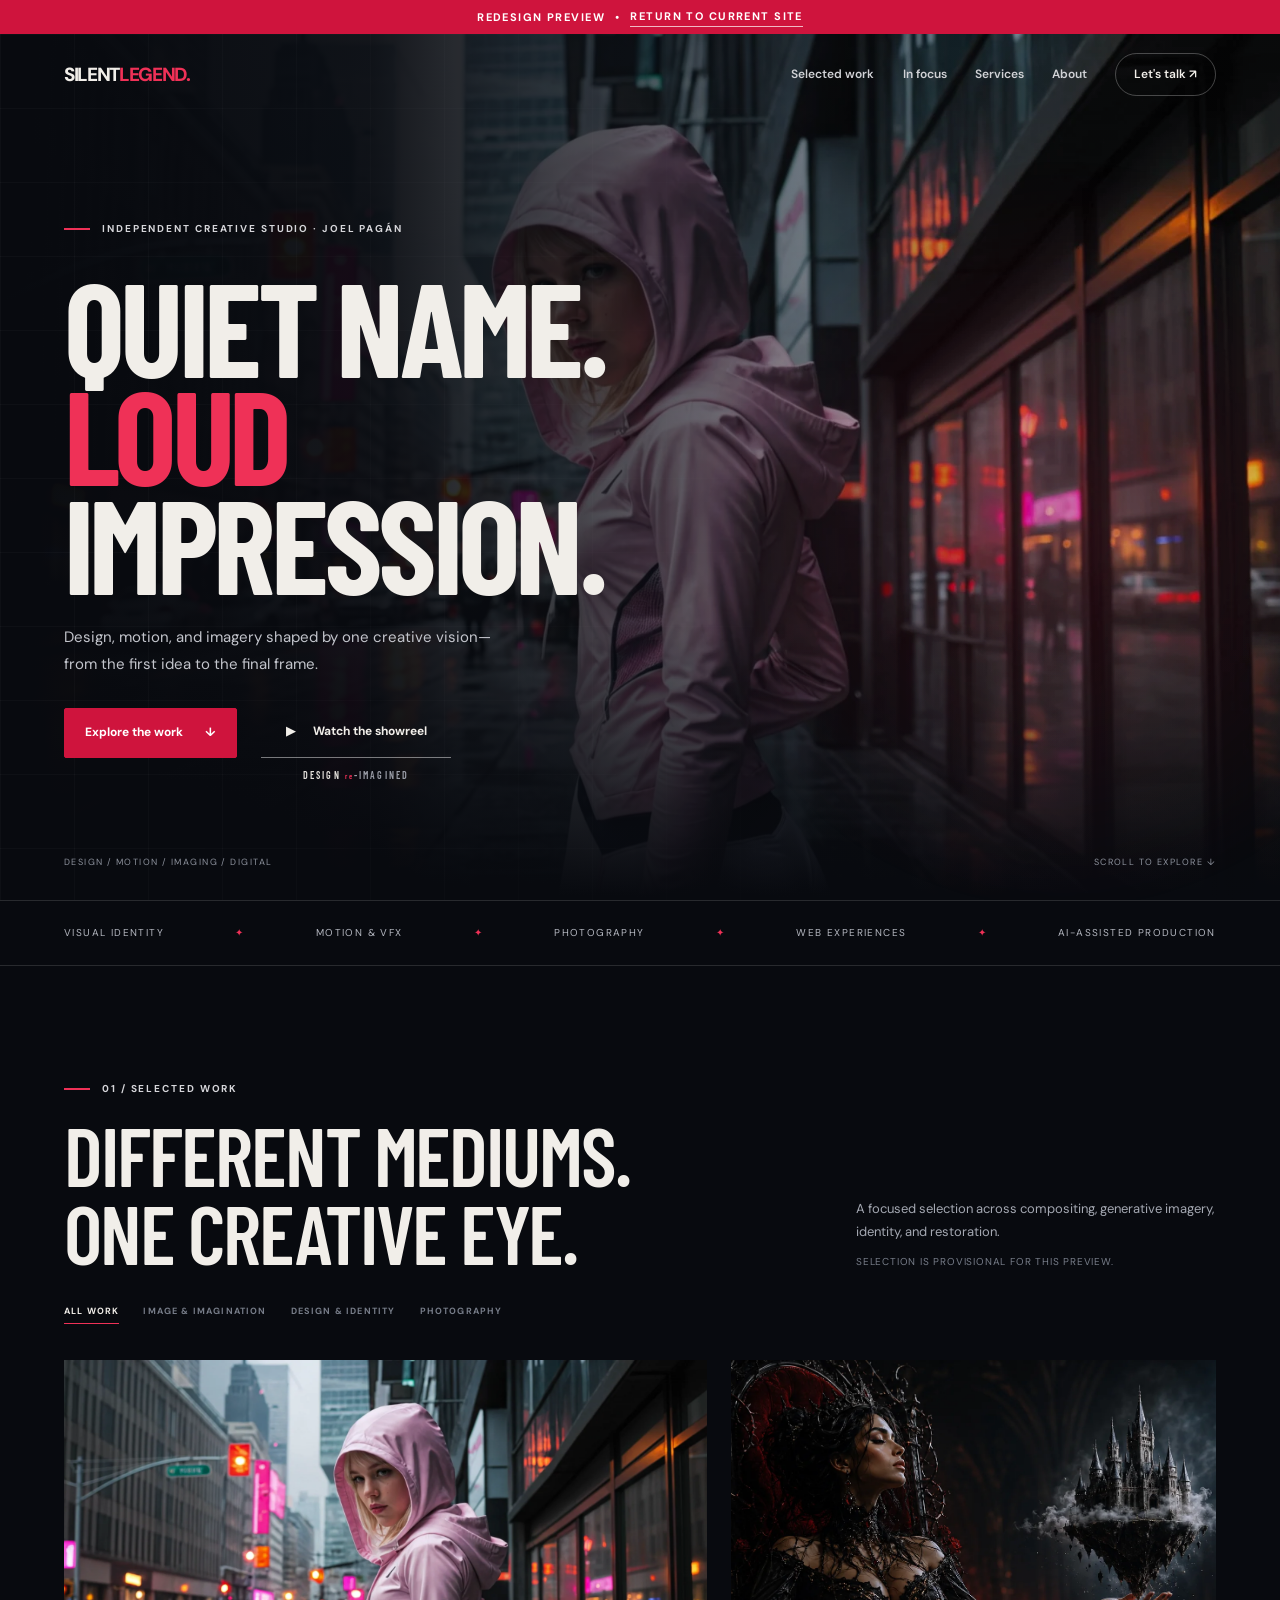
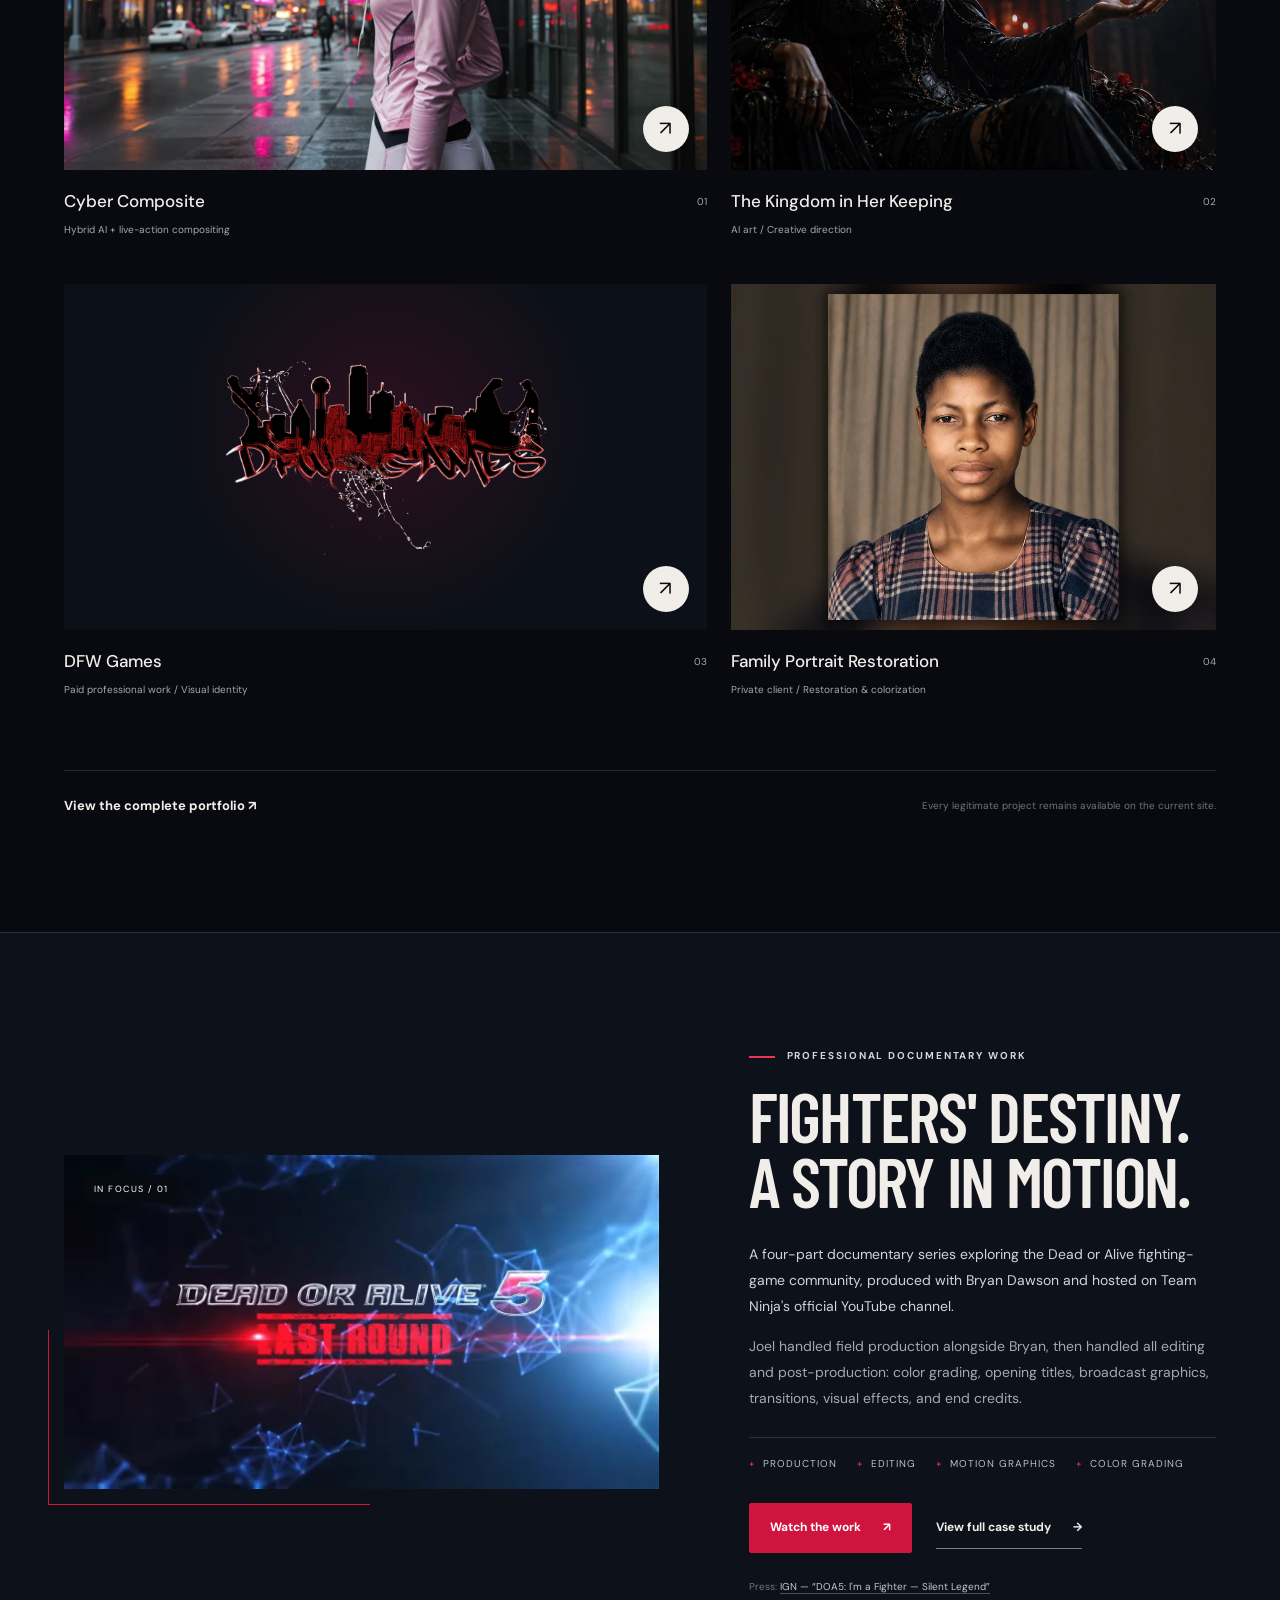
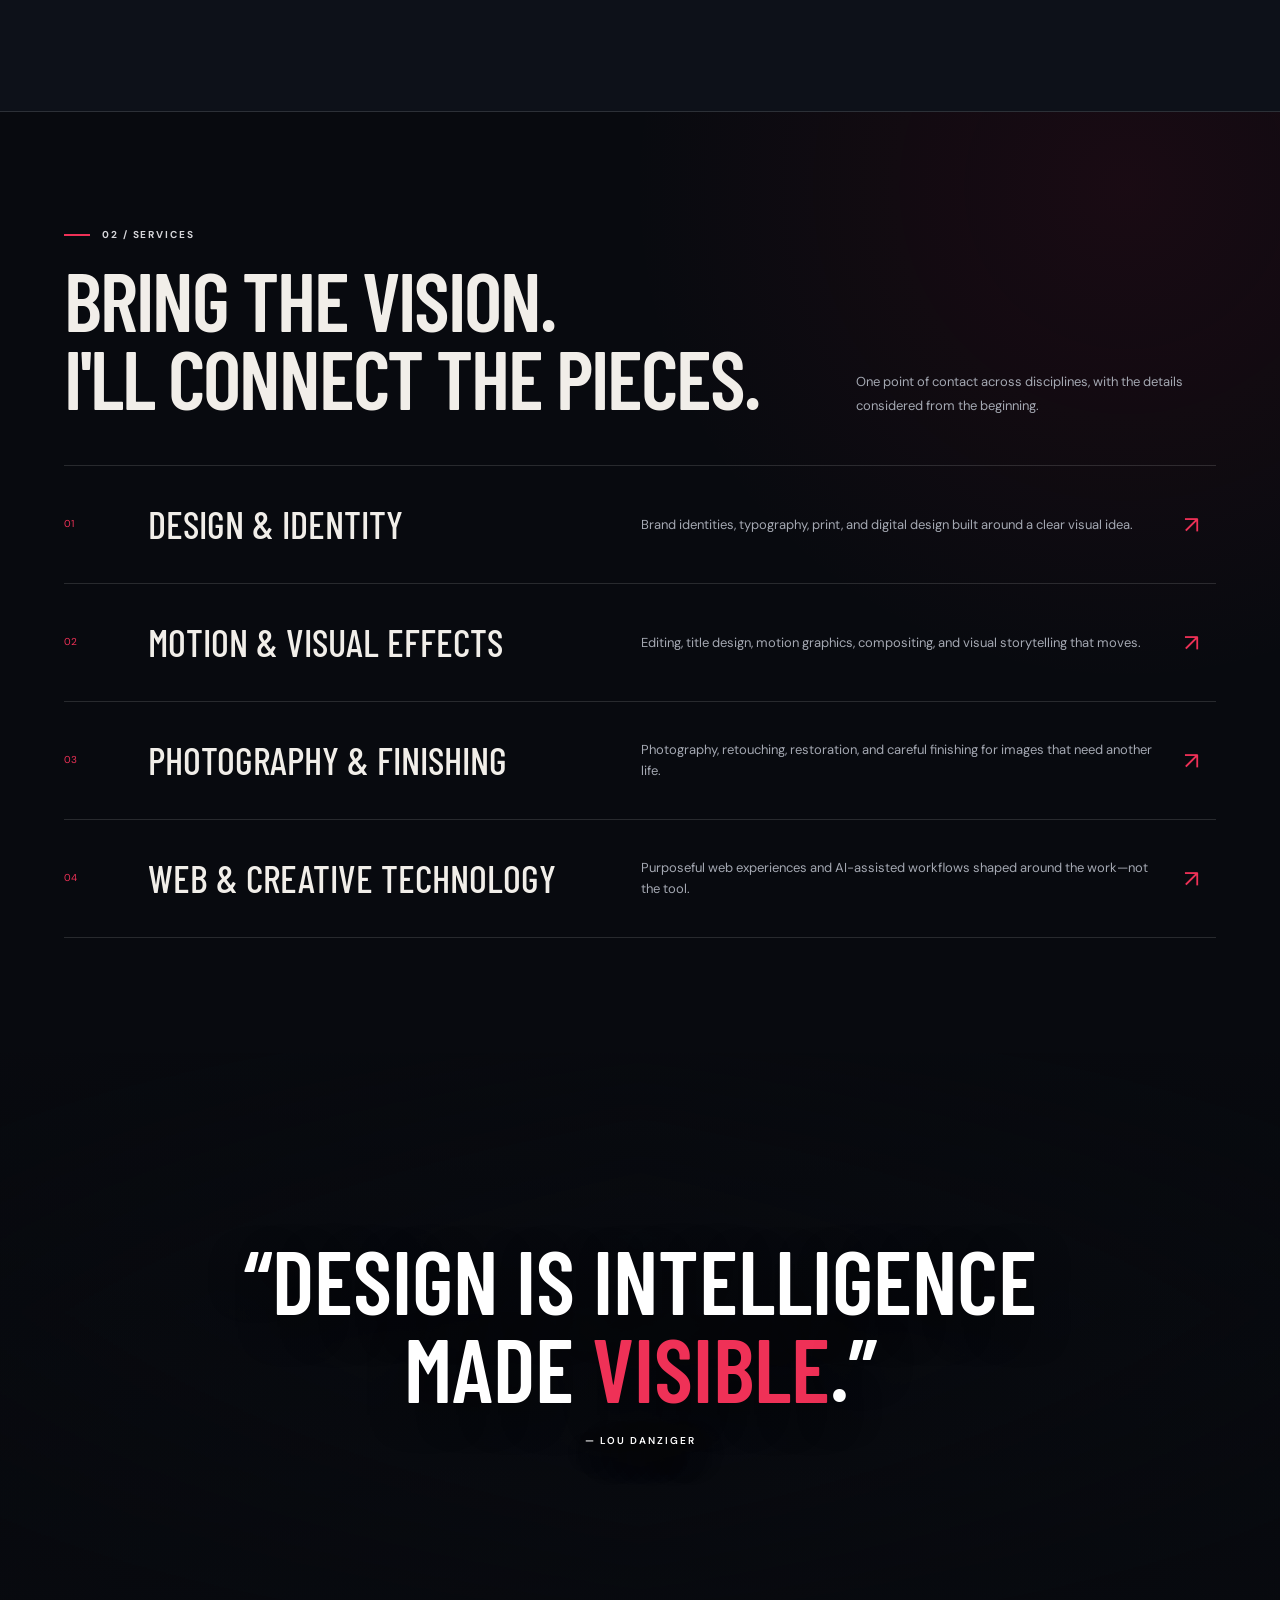
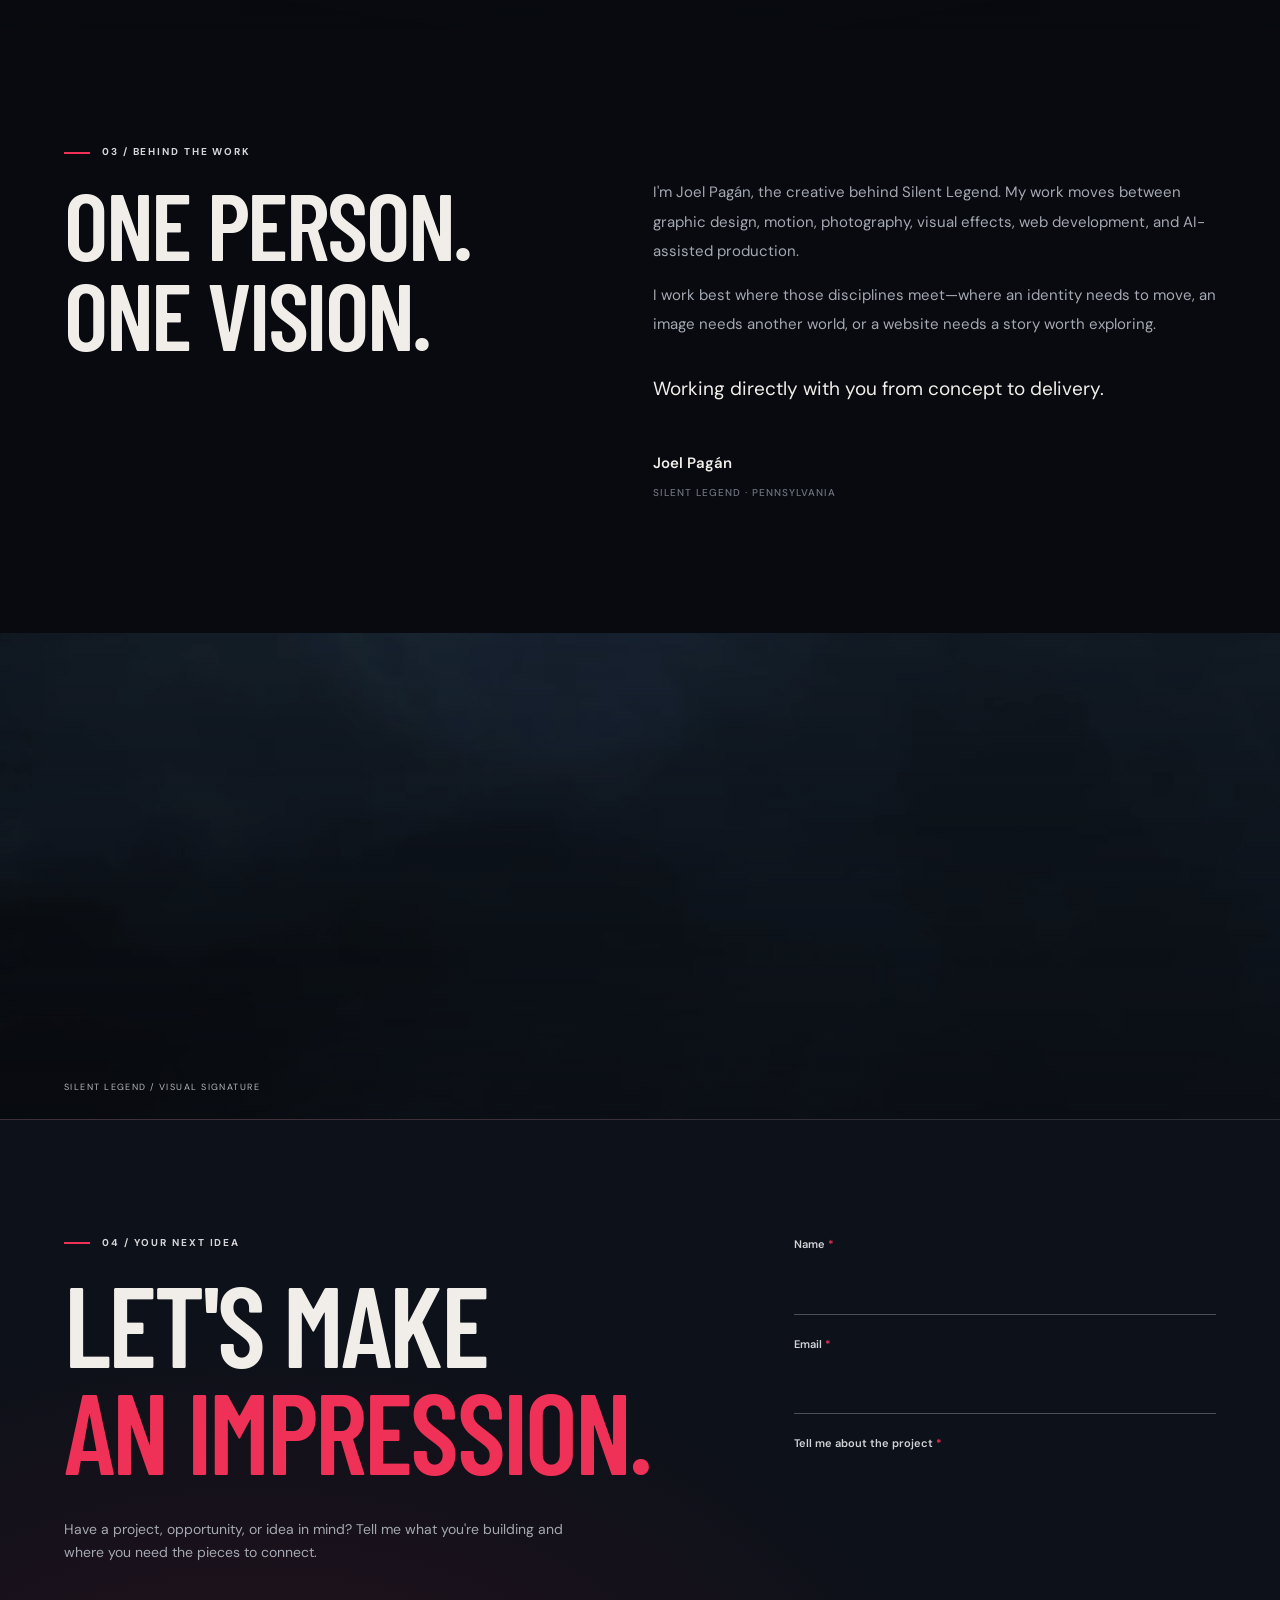
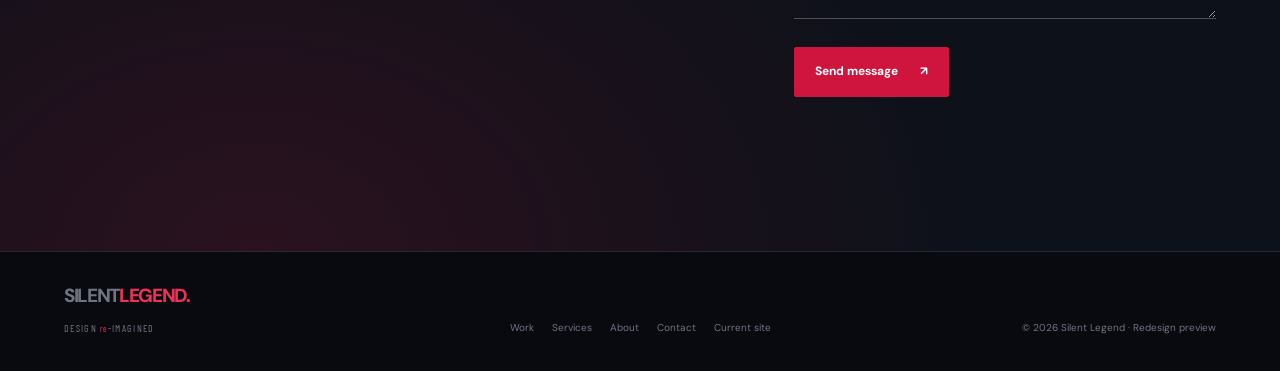
==== commit c057809b: "Strengthen Samurai parallax effect" ====
--- a/redesign/index.html
+++ b/redesign/index.html
@@ -11,7 +11,7 @@
     <link rel="preconnect" href="https://fonts.googleapis.com">
     <link rel="preconnect" href="https://fonts.gstatic.com" crossorigin>
     <link href="https://fonts.googleapis.com/css2?family=Barlow+Condensed:wght@500;600;700;800&family=DM+Sans:wght@400;500;600;700&display=swap" rel="stylesheet">
-    <link rel="stylesheet" href="styles.css?v=20261026d">
+    <link rel="stylesheet" href="styles.css?v=20261026e">
 </head>
 <body>
     <a class="skip-link" href="#main-content">Skip to content</a>
@@ -296,6 +296,6 @@
         <div class="showreel-player" id="showreel-player"></div>
     </dialog>
 
-    <script src="main.js?v=20261026d"></script>
+    <script src="main.js?v=20261026e"></script>
 </body>
 </html>
--- a/redesign/styles.css
+++ b/redesign/styles.css
@@ -869,9 +869,9 @@
 
 .samurai-image {
     z-index: -2;
-    inset: -10% 0;
+    inset: -32% 0;
     background: url("../images/AI_Art/samurai_original.png") center 70% / cover no-repeat;
-    transform: translate3d(0, var(--samurai-parallax-y, 0px), 0) scale(1.06);
+    transform: translate3d(0, var(--samurai-parallax-y, 0px), 0) scale(1.03);
     will-change: transform;
 }
 
@@ -1452,6 +1452,7 @@
     }
 
     .samurai-image {
+        inset: -38% 0;
         background-position: center 73%;
     }
 
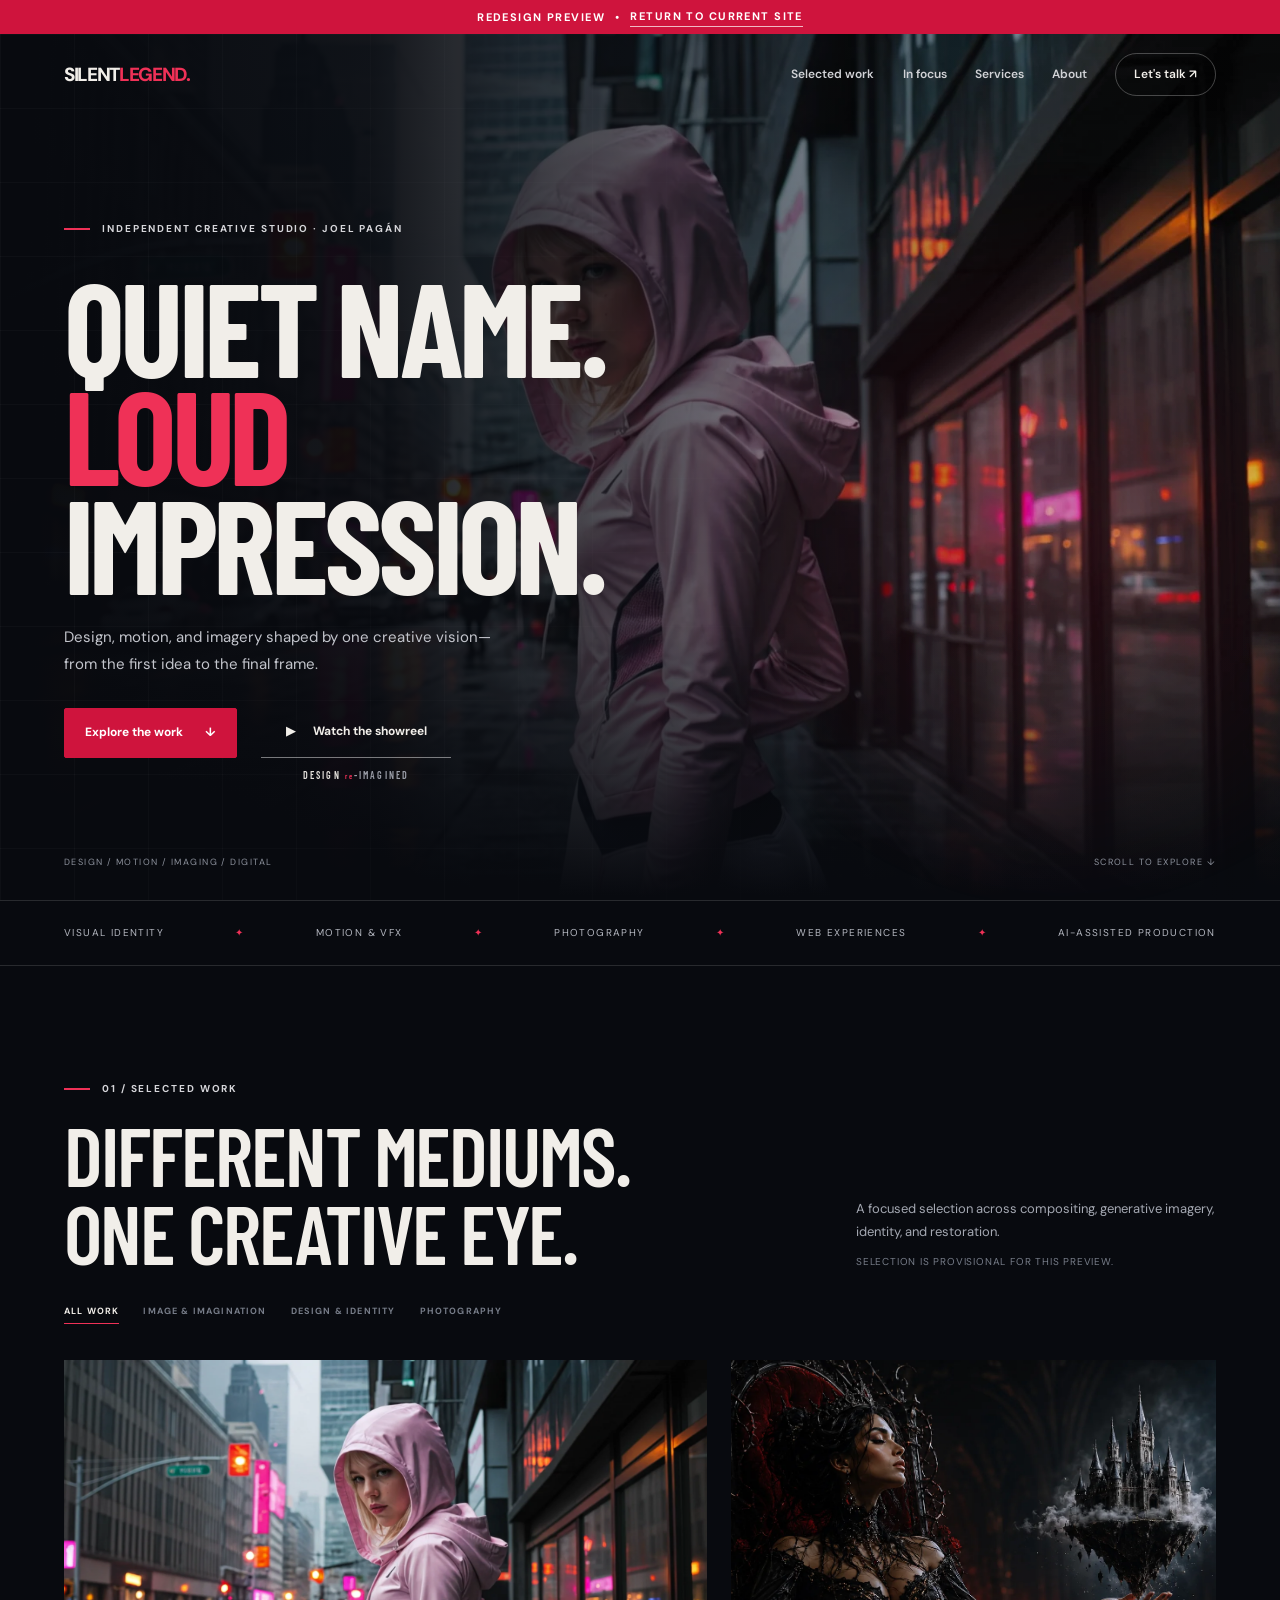
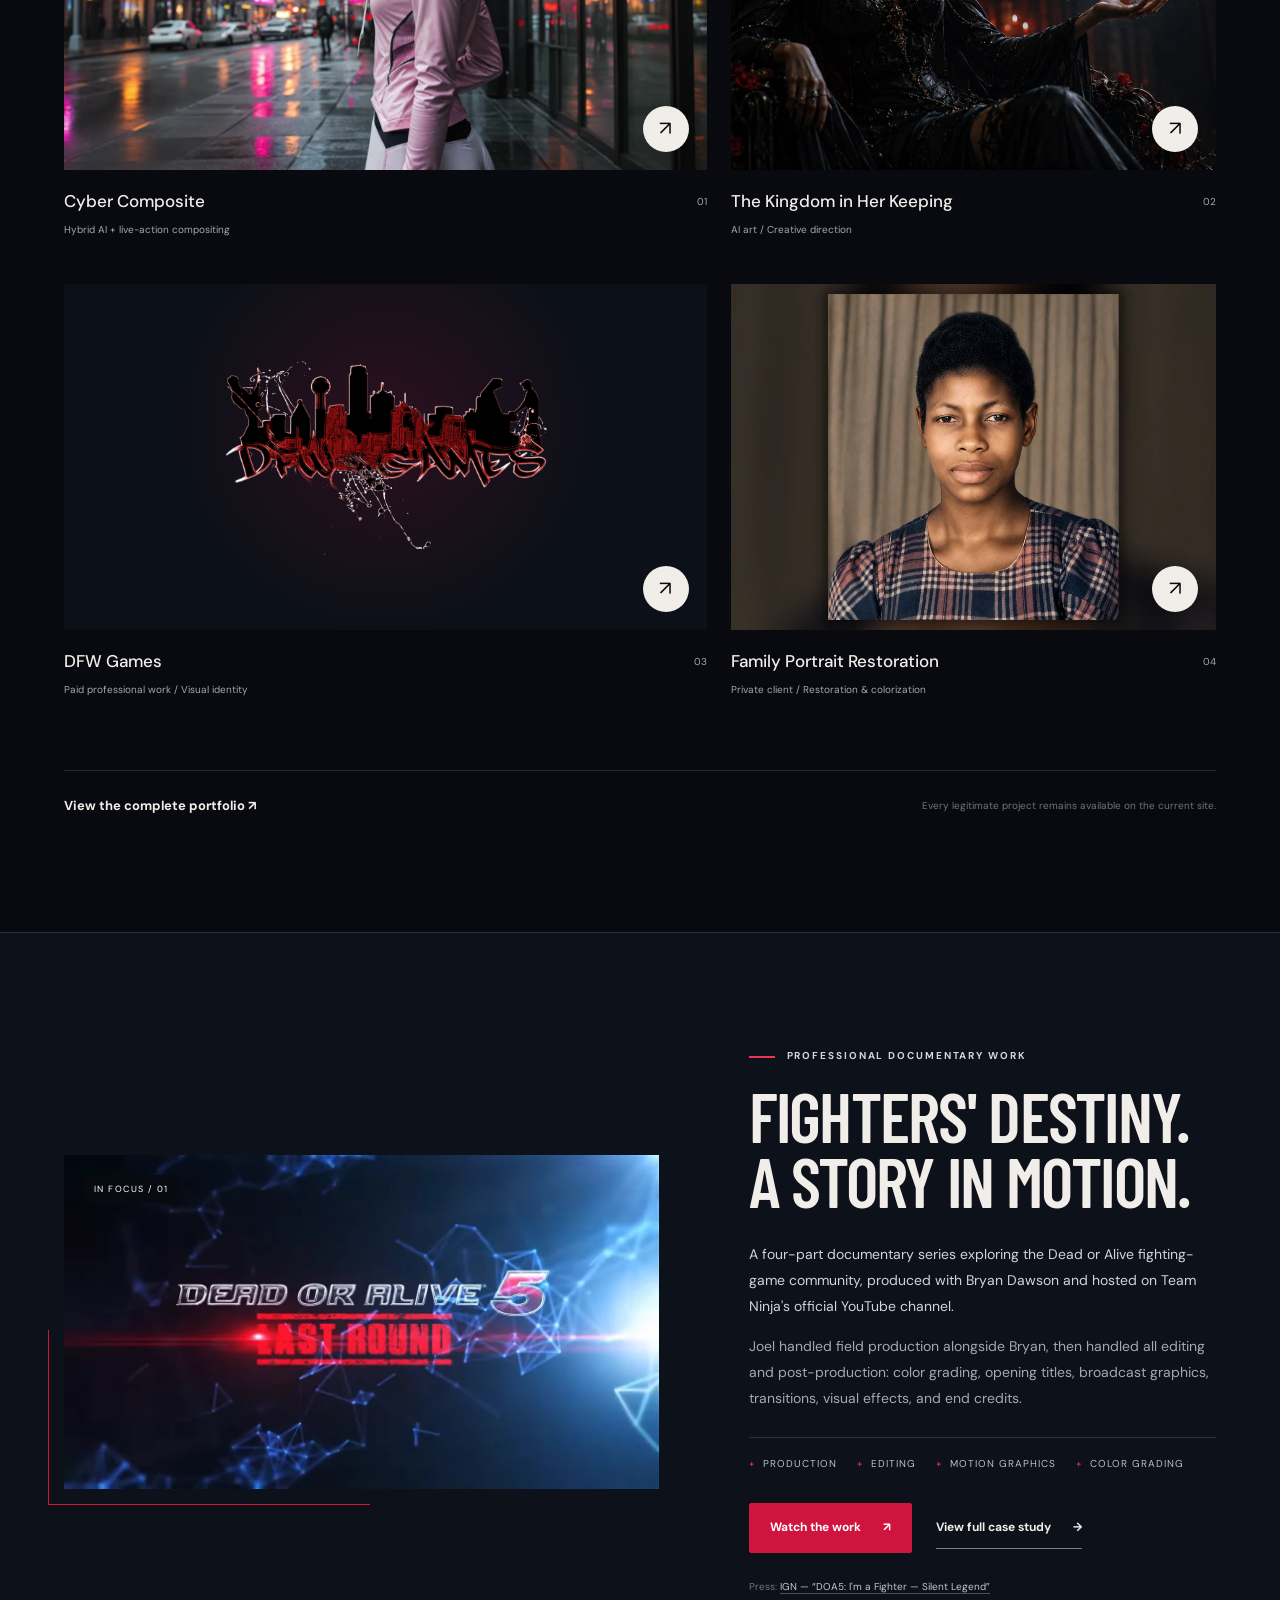
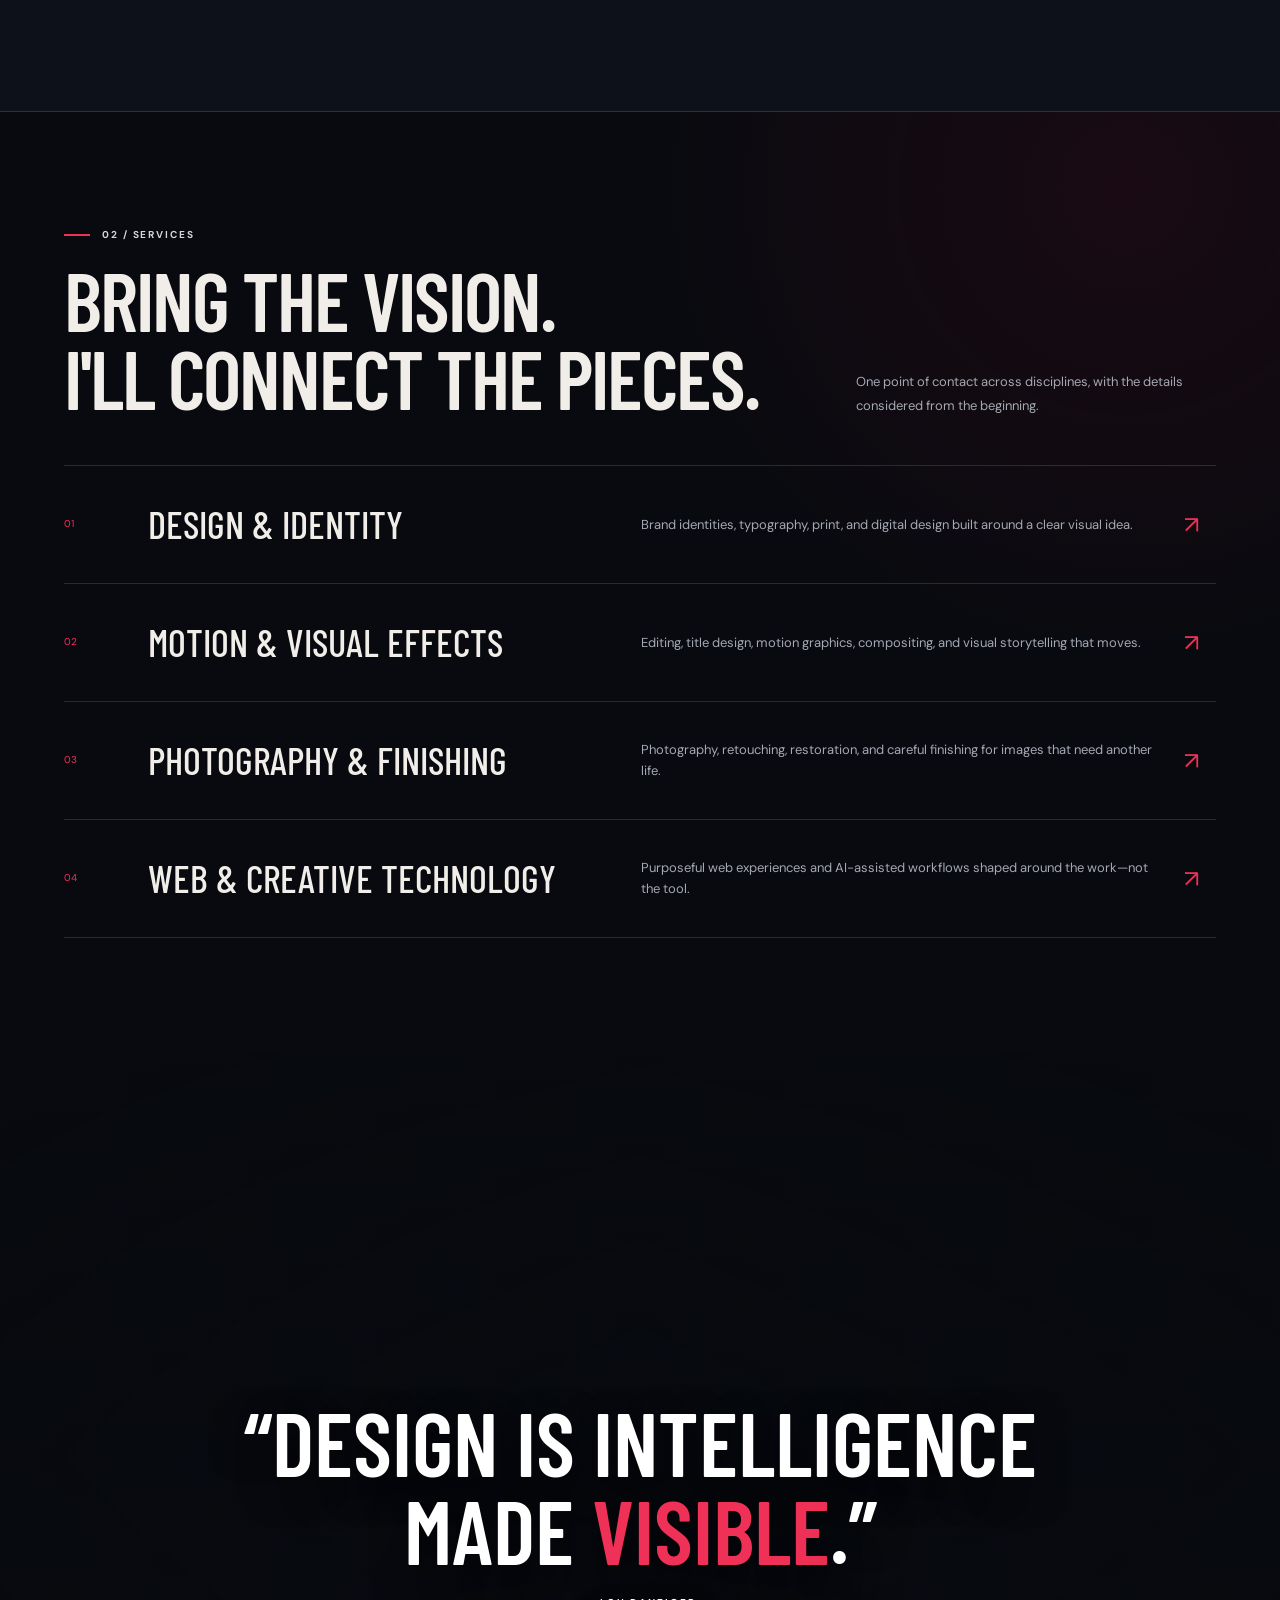
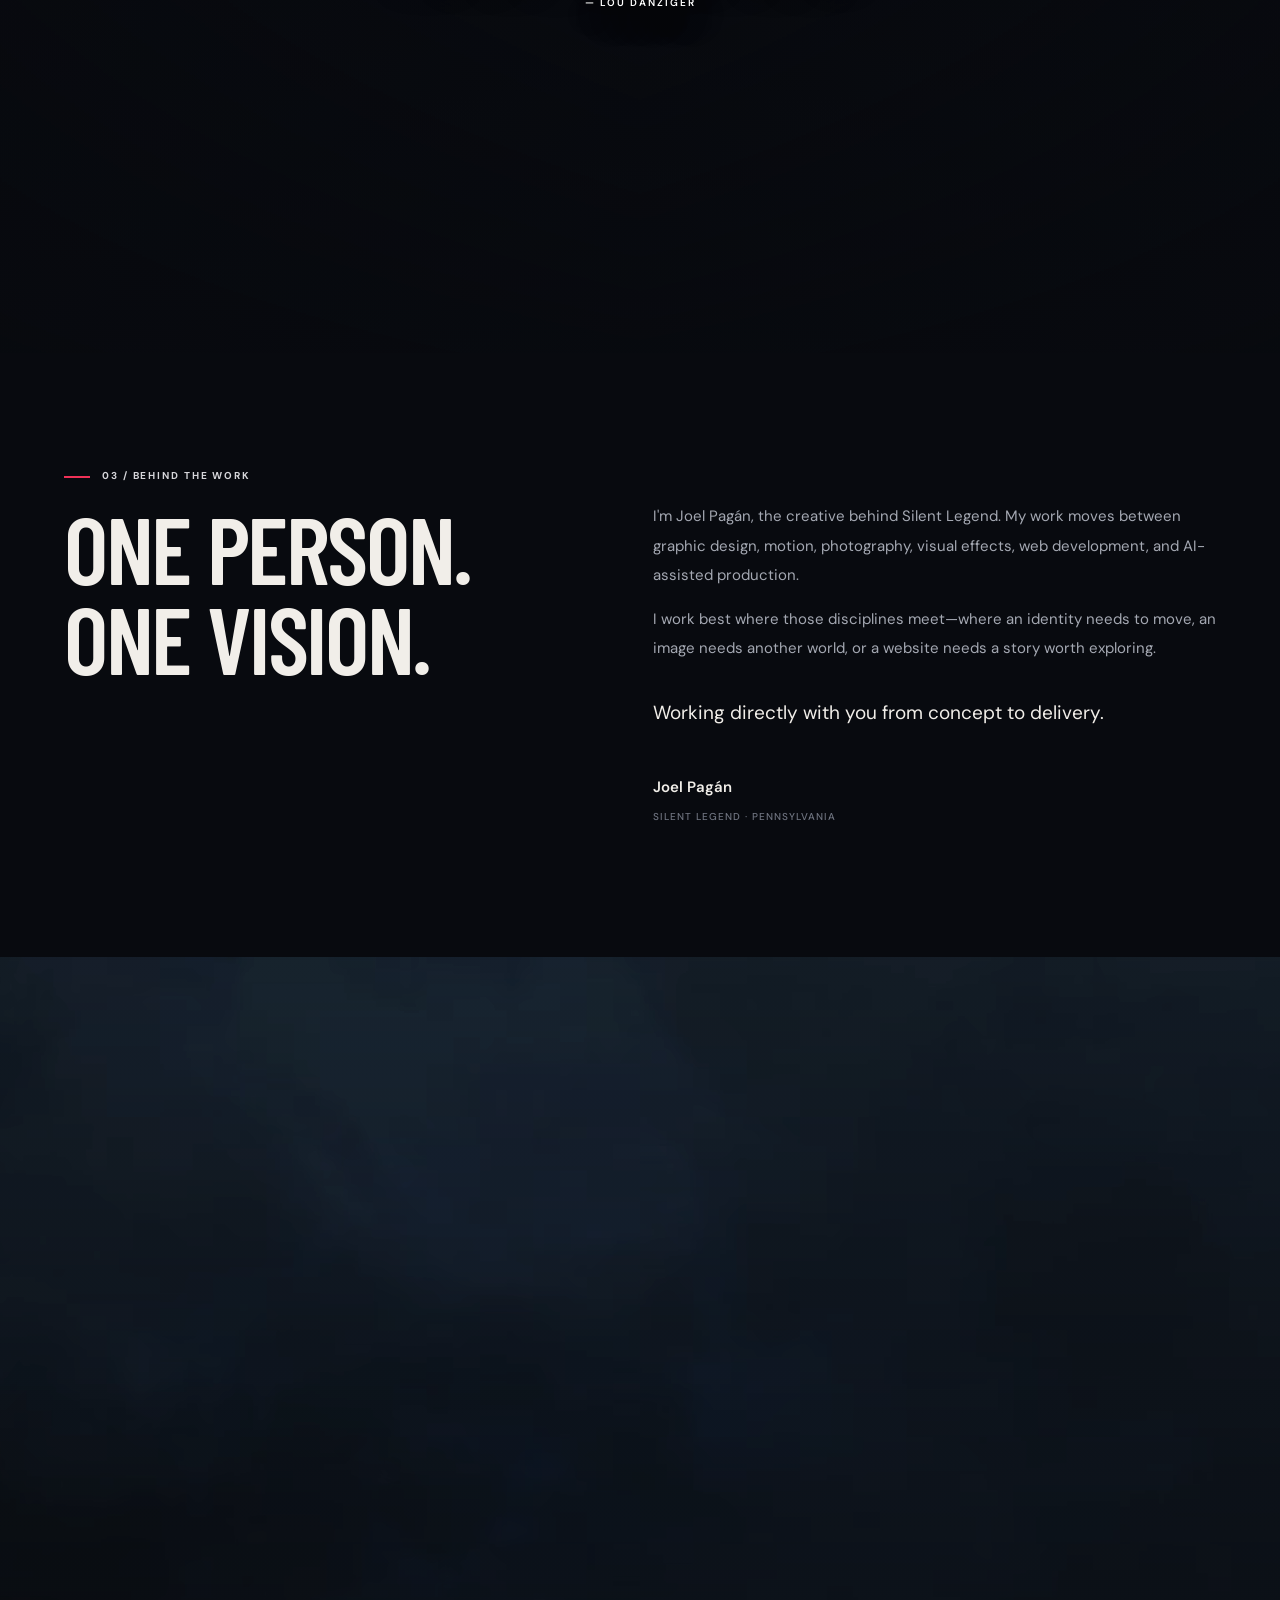
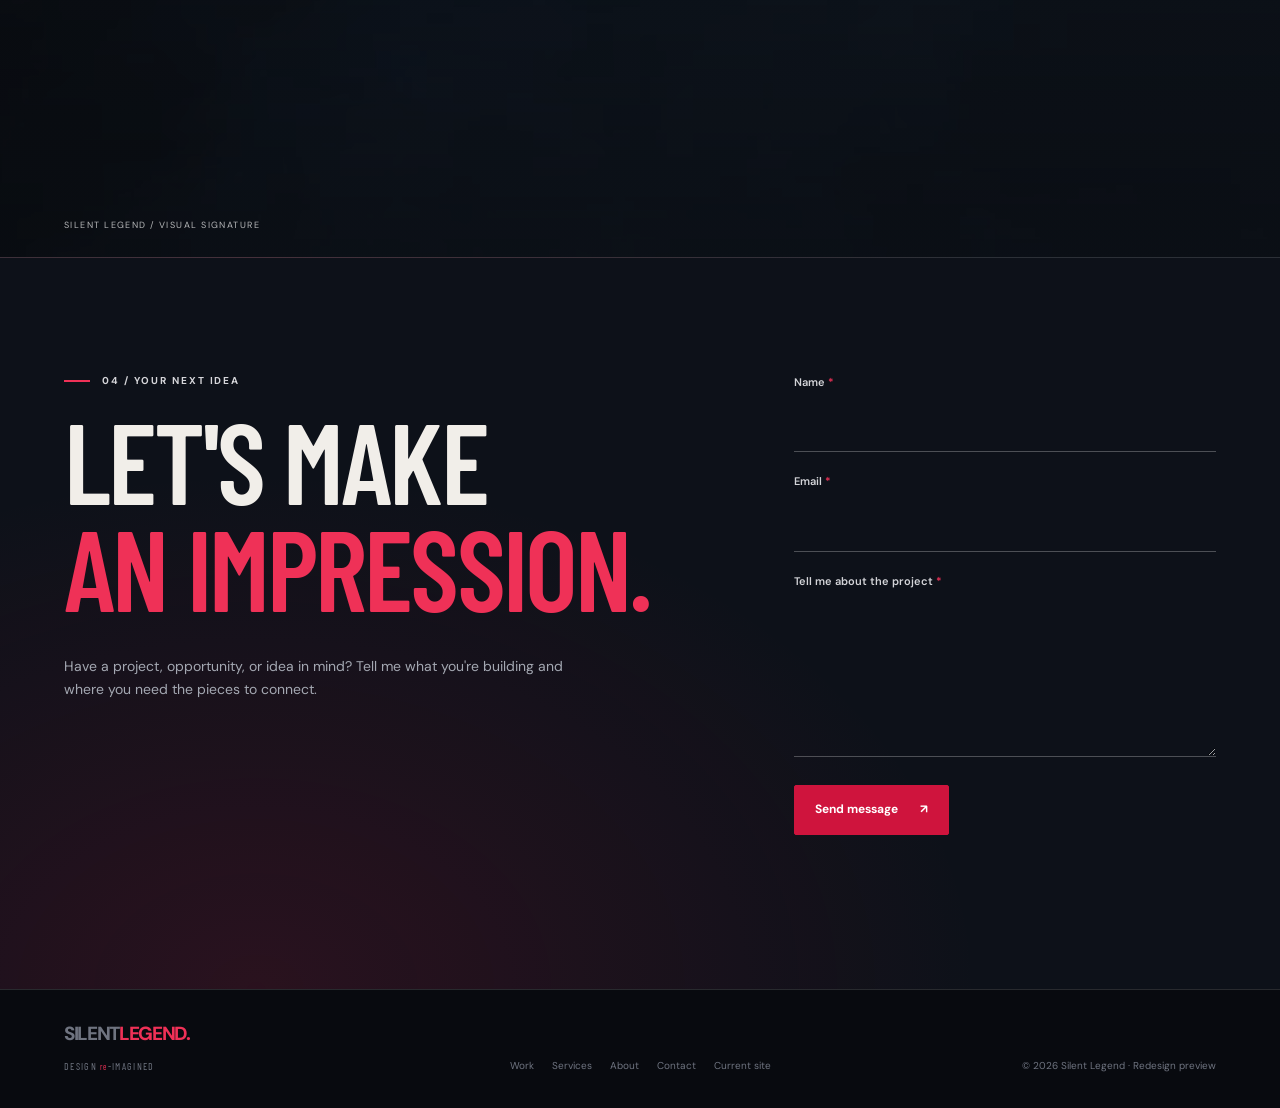
==== commit bf1d6374: "Restore full-screen cinematic sections" ====
--- a/redesign/index.html
+++ b/redesign/index.html
@@ -11,7 +11,7 @@
     <link rel="preconnect" href="https://fonts.googleapis.com">
     <link rel="preconnect" href="https://fonts.gstatic.com" crossorigin>
     <link href="https://fonts.googleapis.com/css2?family=Barlow+Condensed:wght@500;600;700;800&family=DM+Sans:wght@400;500;600;700&display=swap" rel="stylesheet">
-    <link rel="stylesheet" href="styles.css?v=20261026e">
+    <link rel="stylesheet" href="styles.css?v=20261026f">
 </head>
 <body>
     <a class="skip-link" href="#main-content">Skip to content</a>
@@ -296,6 +296,6 @@
         <div class="showreel-player" id="showreel-player"></div>
     </dialog>
 
-    <script src="main.js?v=20261026e"></script>
+    <script src="main.js?v=20261026f"></script>
 </body>
 </html>
--- a/redesign/styles.css
+++ b/redesign/styles.css
@@ -854,7 +854,8 @@
 
 .samurai-interlude {
     position: relative;
-    min-height: clamp(440px, 64vh, 680px);
+    min-height: 100vh;
+    min-height: 100dvh;
     display: grid;
     place-items: center;
     overflow: hidden;
@@ -869,8 +870,8 @@
 
 .samurai-image {
     z-index: -2;
-    inset: -32% 0;
-    background: url("../images/AI_Art/samurai_original.png") center 70% / cover no-repeat;
+    inset: -18% 0;
+    background: url("../images/AI_Art/samurai_original.png") center / cover no-repeat;
     transform: translate3d(0, var(--samurai-parallax-y, 0px), 0) scale(1.03);
     will-change: transform;
 }
@@ -955,7 +956,8 @@
 
 .identity-film {
     position: relative;
-    height: clamp(260px, 38vw, 500px);
+    height: 100vh;
+    height: 100dvh;
     overflow: hidden;
     background: #08111c url("../assets/video/logo-storm-poster.webp") center / cover no-repeat;
 }
@@ -1448,12 +1450,13 @@
     }
 
     .samurai-interlude {
-        min-height: 470px;
+        min-height: 100vh;
+        min-height: 100dvh;
     }
 
     .samurai-image {
-        inset: -38% 0;
-        background-position: center 73%;
+        inset: -18% 0;
+        background-position: center;
     }
 
     .samurai-interlude blockquote {
@@ -1461,7 +1464,8 @@
     }
 
     .identity-film {
-        height: 270px;
+        height: 100vh;
+        height: 100dvh;
     }
 
     .contact-heading h2 {
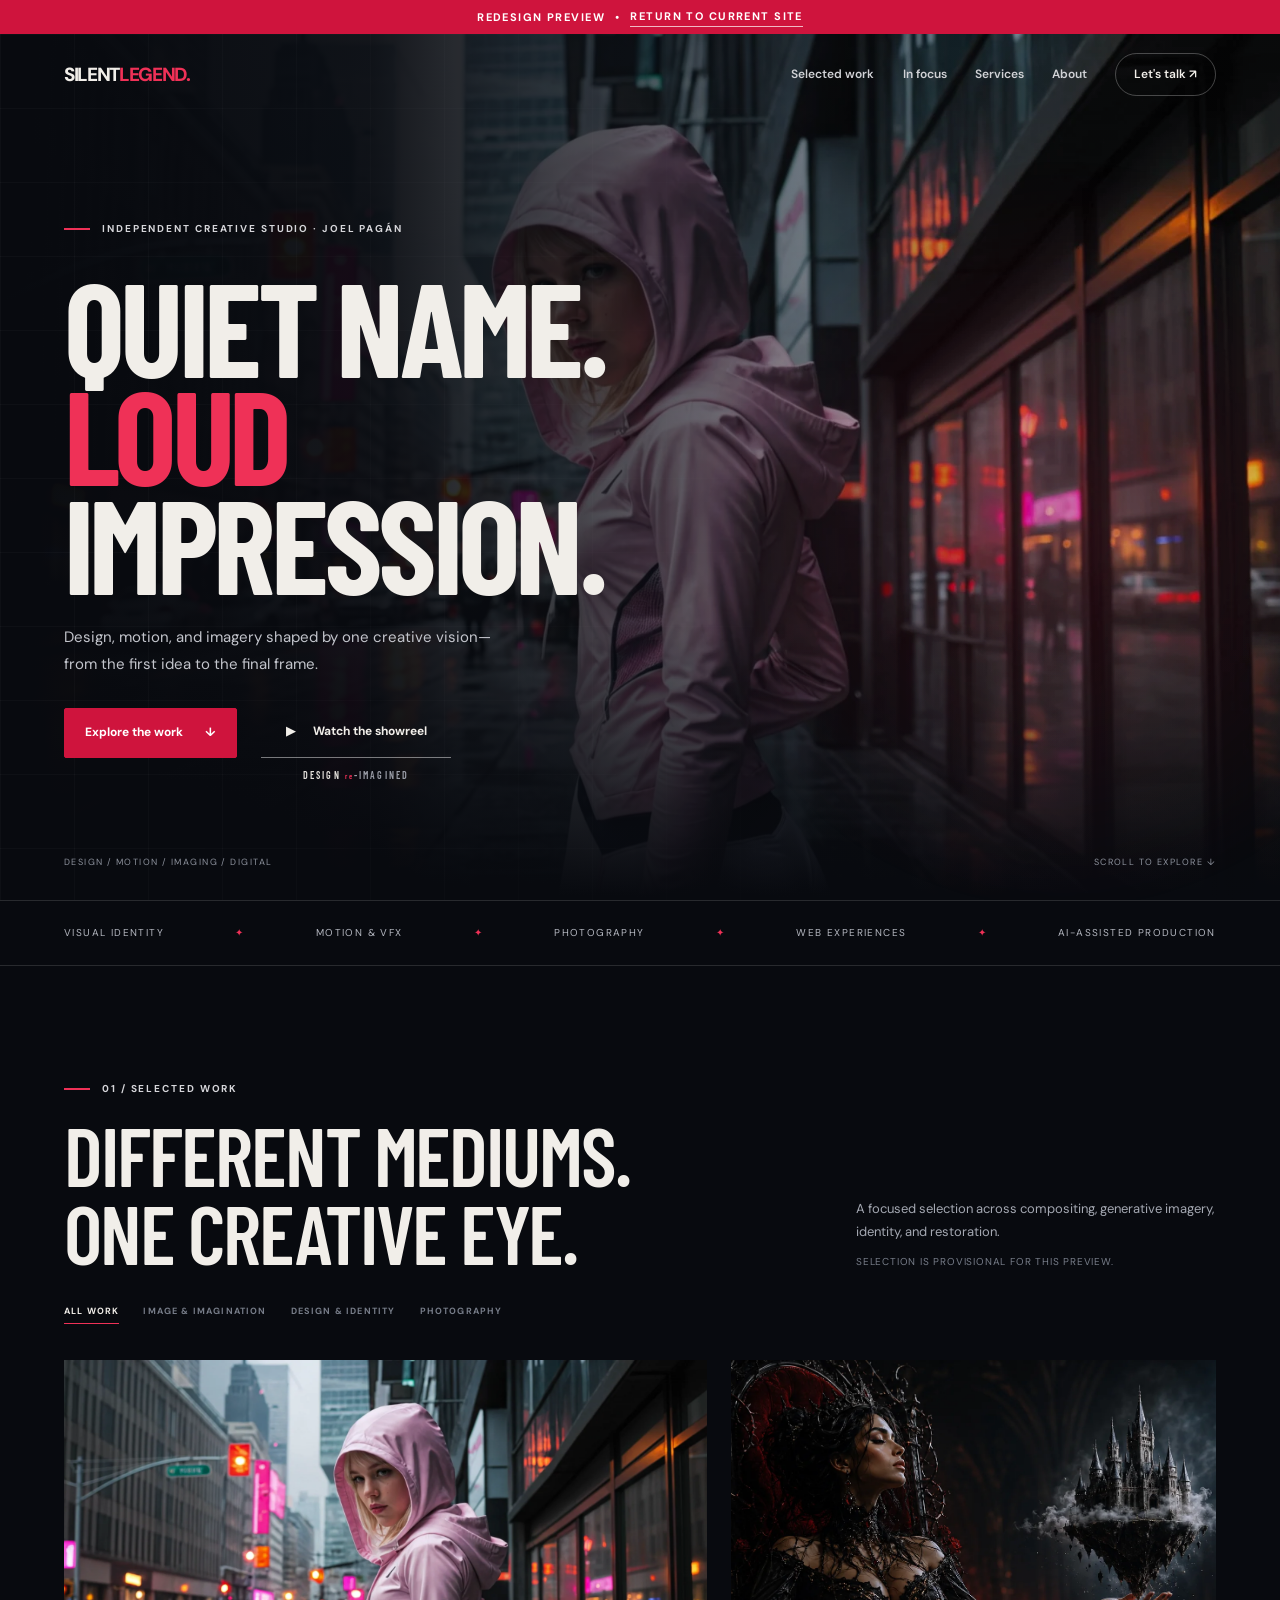
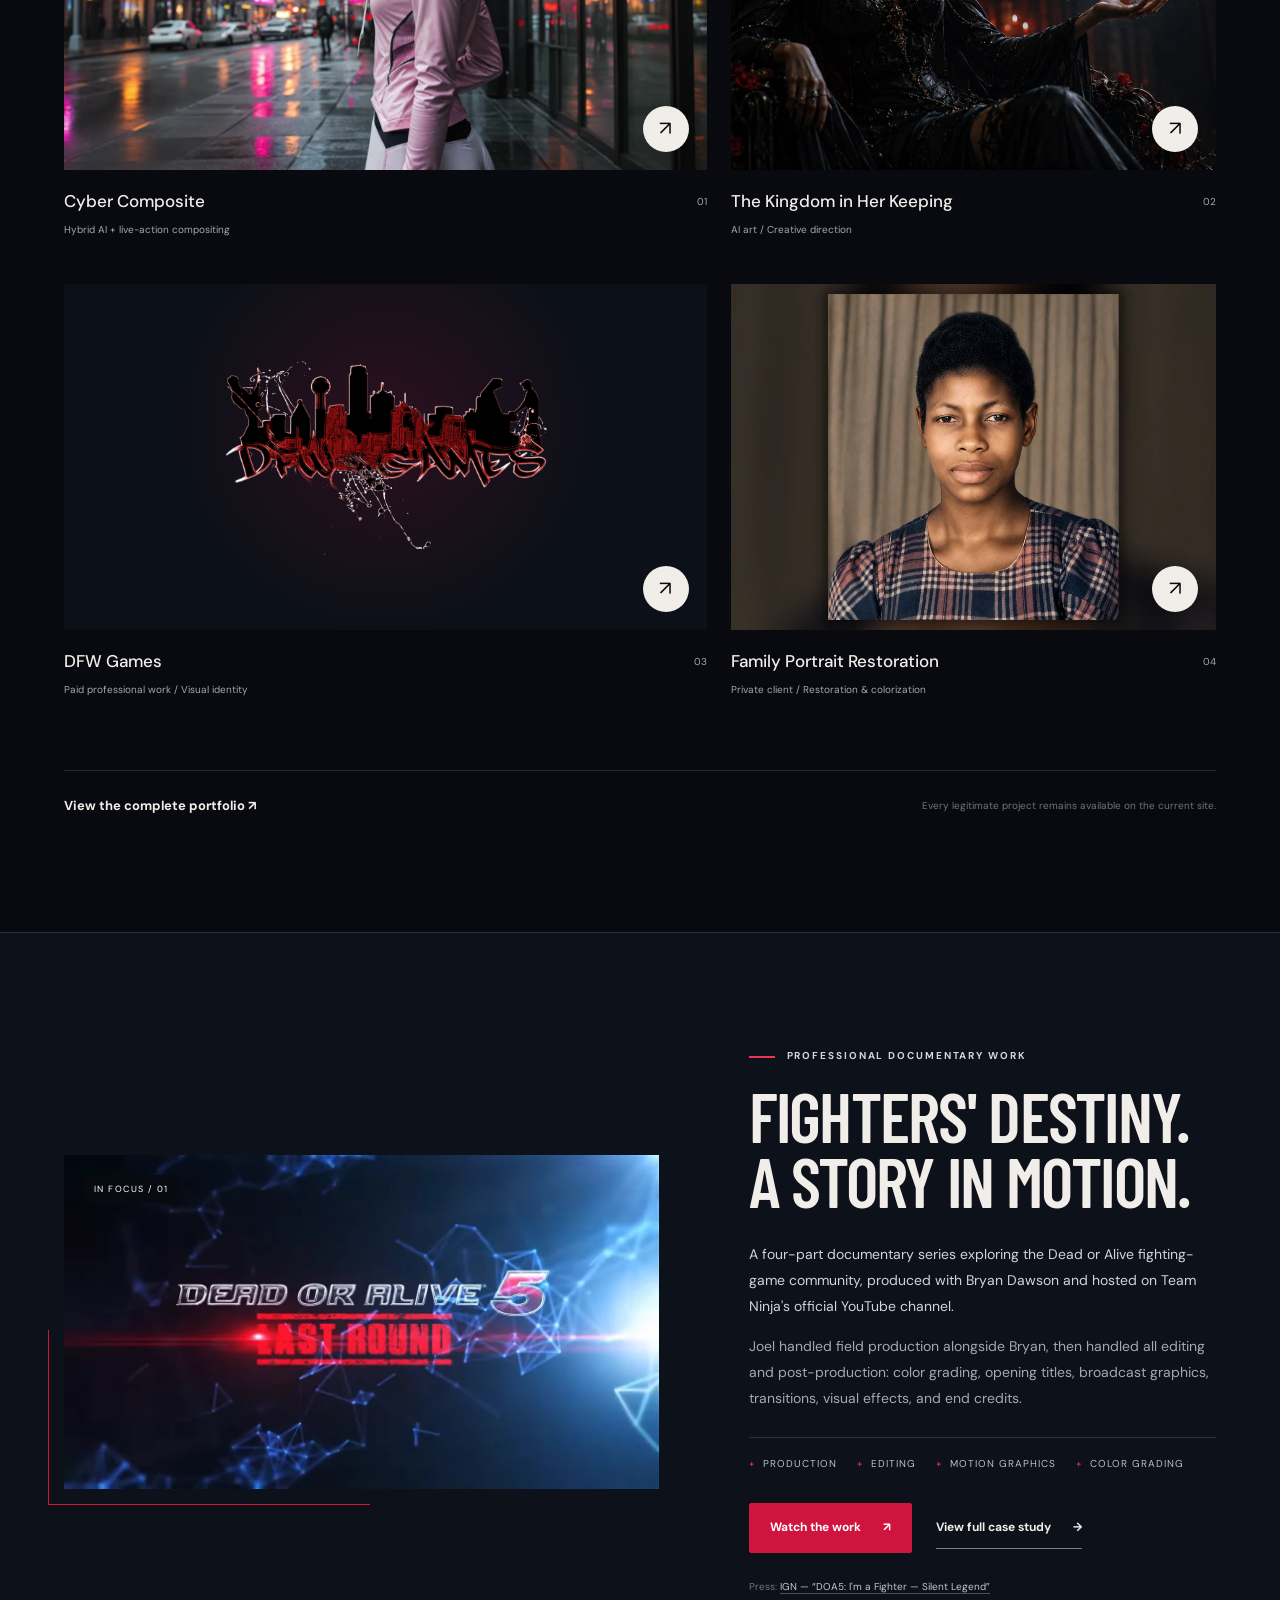
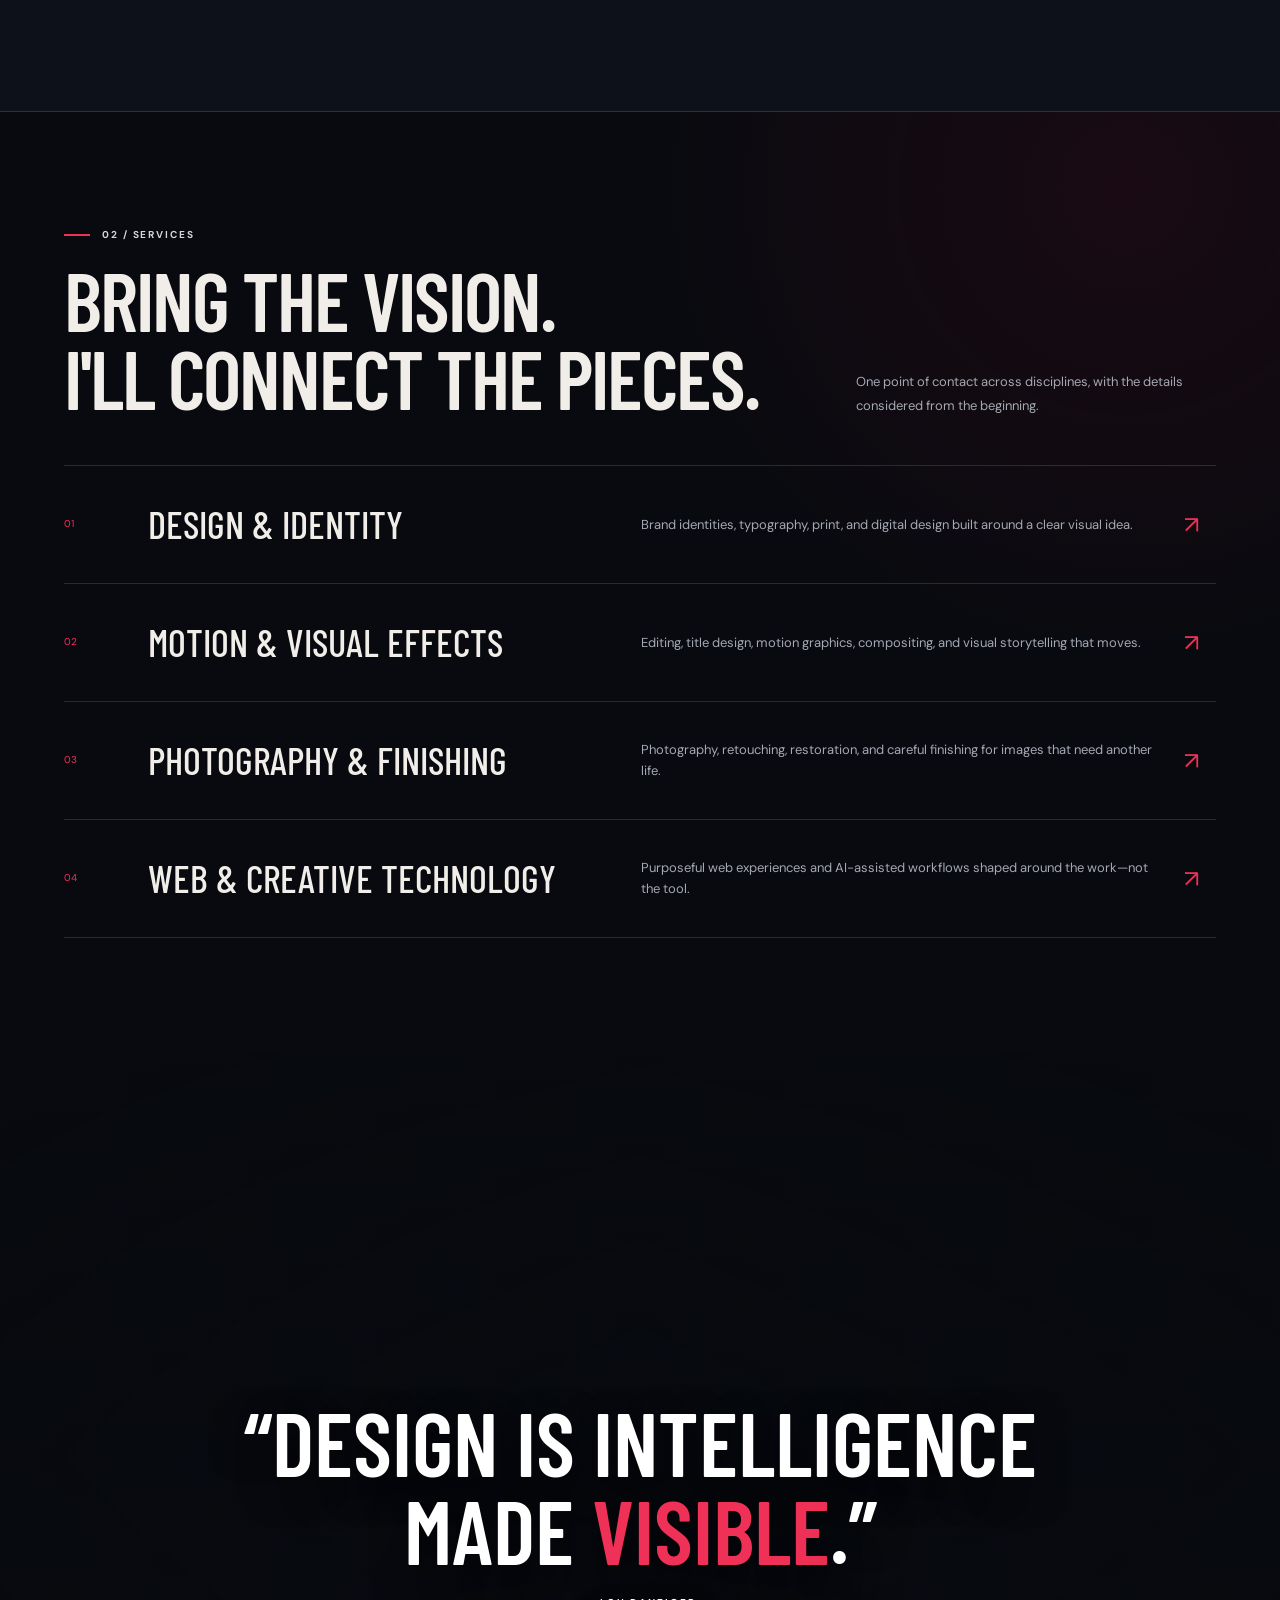
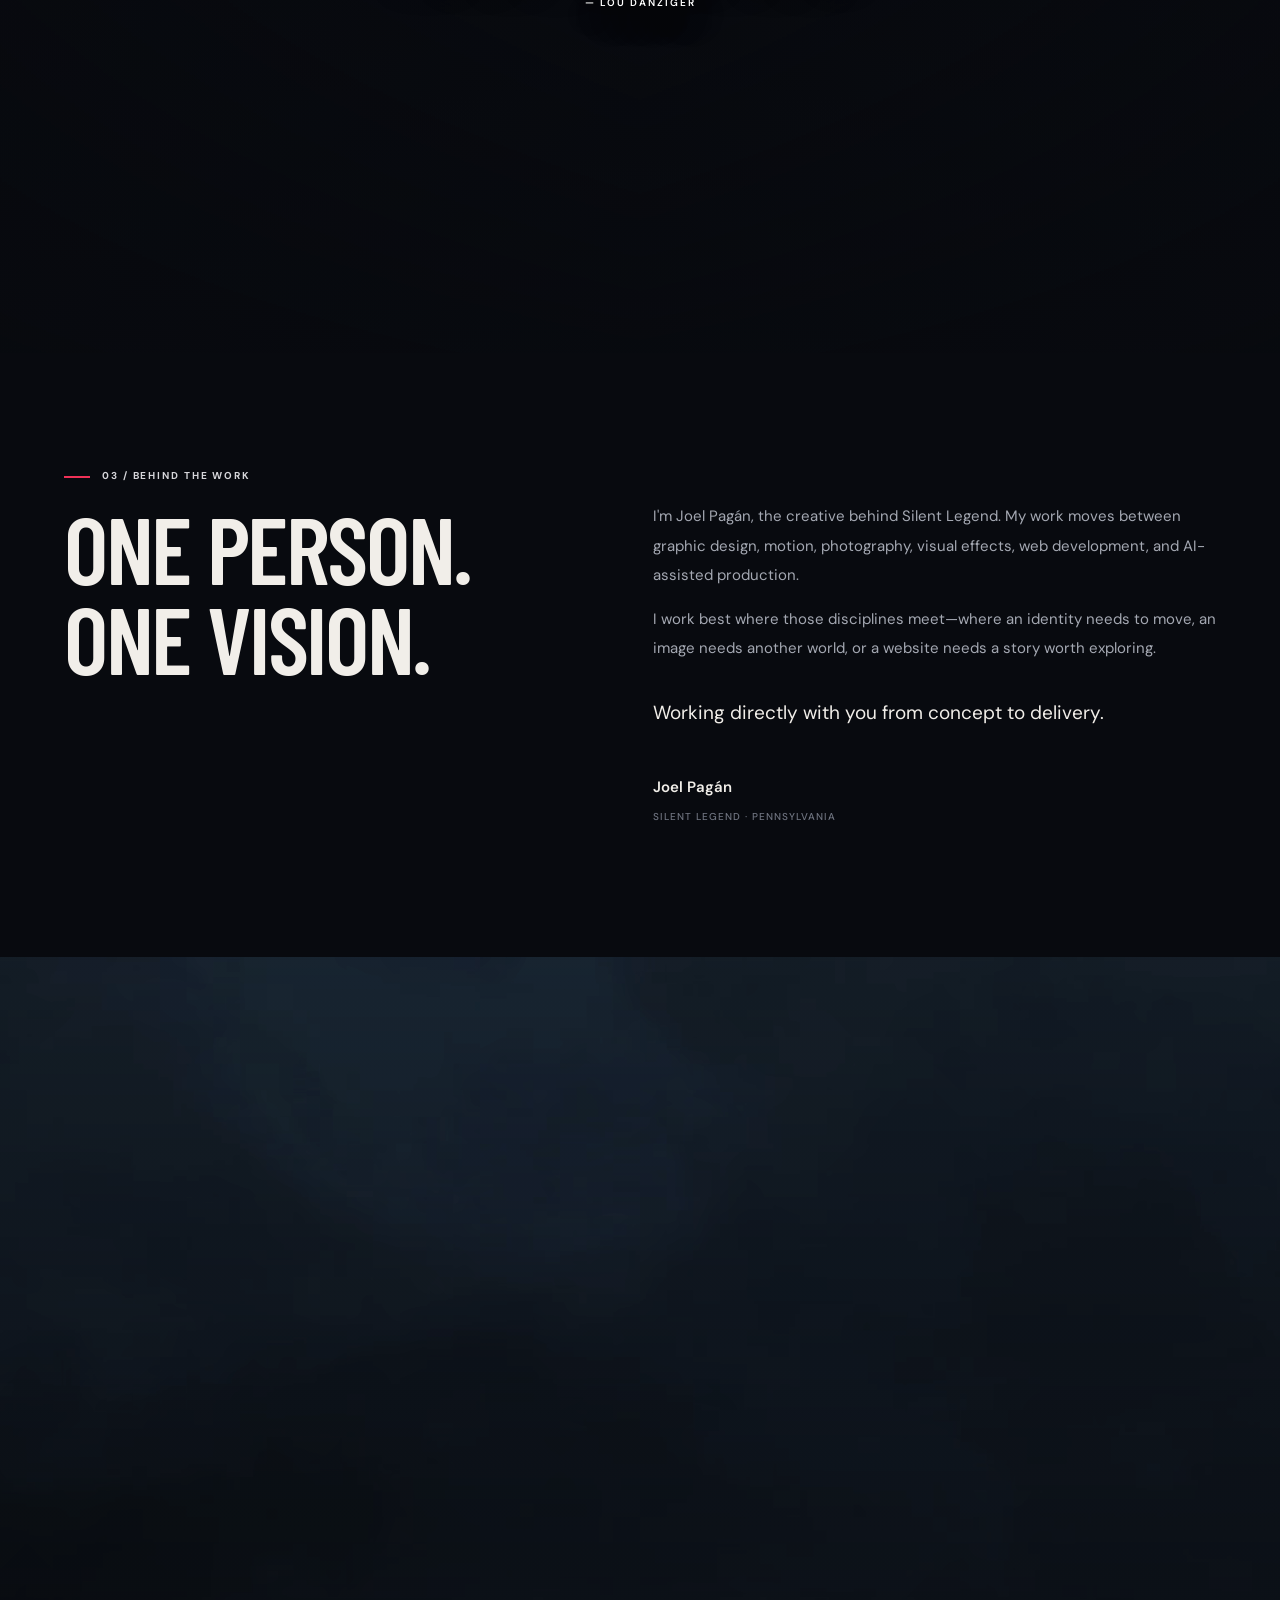
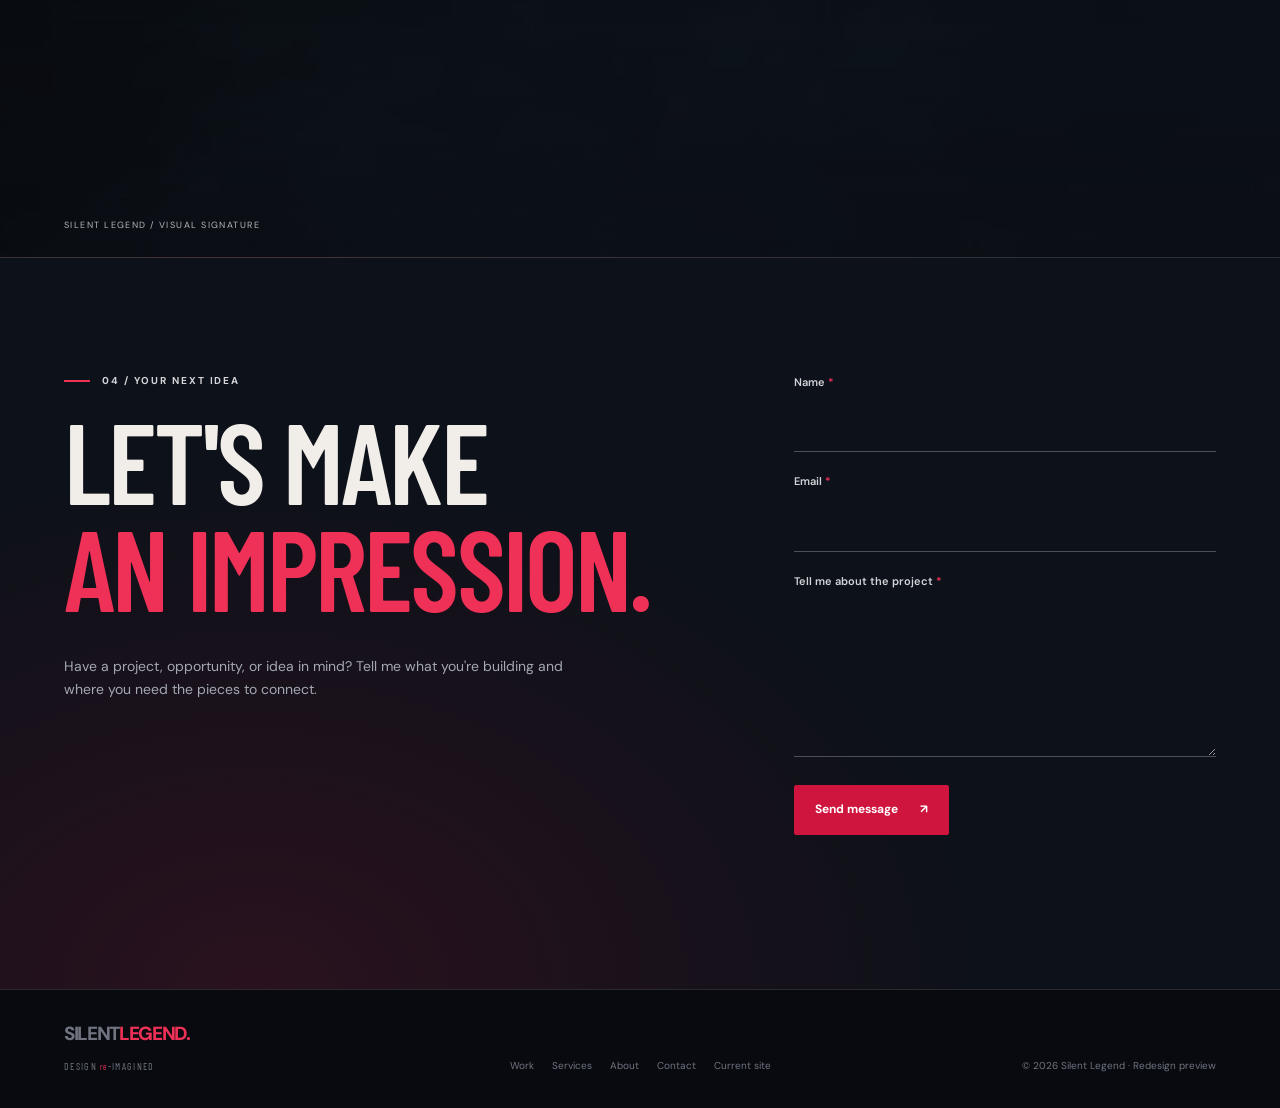
==== commit 631275f9: "Match original fixed Samurai parallax" ====
--- a/redesign/index.html
+++ b/redesign/index.html
@@ -11,7 +11,7 @@
     <link rel="preconnect" href="https://fonts.googleapis.com">
     <link rel="preconnect" href="https://fonts.gstatic.com" crossorigin>
     <link href="https://fonts.googleapis.com/css2?family=Barlow+Condensed:wght@500;600;700;800&family=DM+Sans:wght@400;500;600;700&display=swap" rel="stylesheet">
-    <link rel="stylesheet" href="styles.css?v=20261026f">
+    <link rel="stylesheet" href="styles.css?v=20261026g">
 </head>
 <body>
     <a class="skip-link" href="#main-content">Skip to content</a>
@@ -296,6 +296,6 @@
         <div class="showreel-player" id="showreel-player"></div>
     </dialog>
 
-    <script src="main.js?v=20261026f"></script>
+    <script src="main.js?v=20261026g"></script>
 </body>
 </html>
--- a/redesign/styles.css
+++ b/redesign/styles.css
@@ -870,9 +870,9 @@
 
 .samurai-image {
     z-index: -2;
-    inset: -18% 0;
+    inset: 0;
     background: url("../images/AI_Art/samurai_original.png") center / cover no-repeat;
-    transform: translate3d(0, var(--samurai-parallax-y, 0px), 0) scale(1.03);
+    transform: translate3d(0, var(--samurai-parallax-y, 0px), 0);
     will-change: transform;
 }
 
@@ -1455,7 +1455,7 @@
     }
 
     .samurai-image {
-        inset: -18% 0;
+        inset: 0;
         background-position: center;
     }
 
@@ -1516,7 +1516,7 @@
 
     .samurai-image {
         inset: 0;
-        transform: scale(1.02);
+        transform: none;
     }
 
     .reveal {
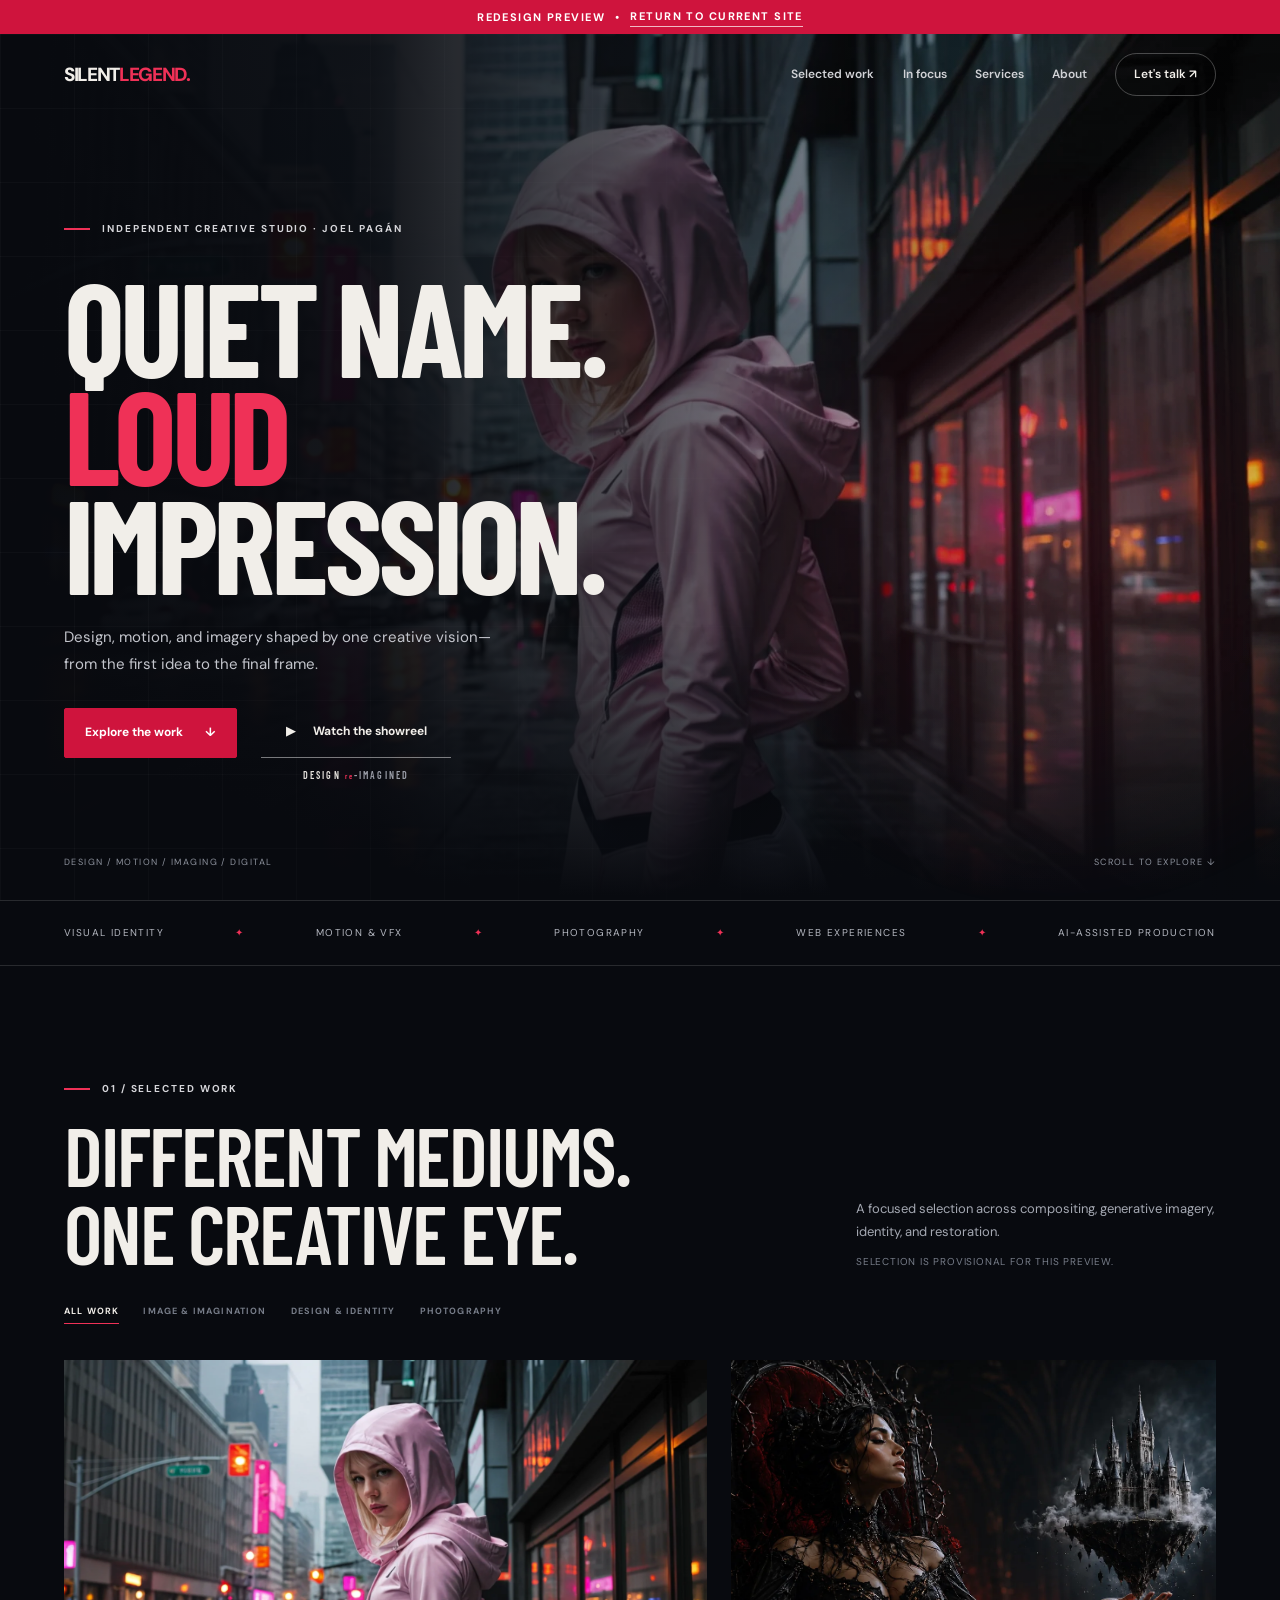
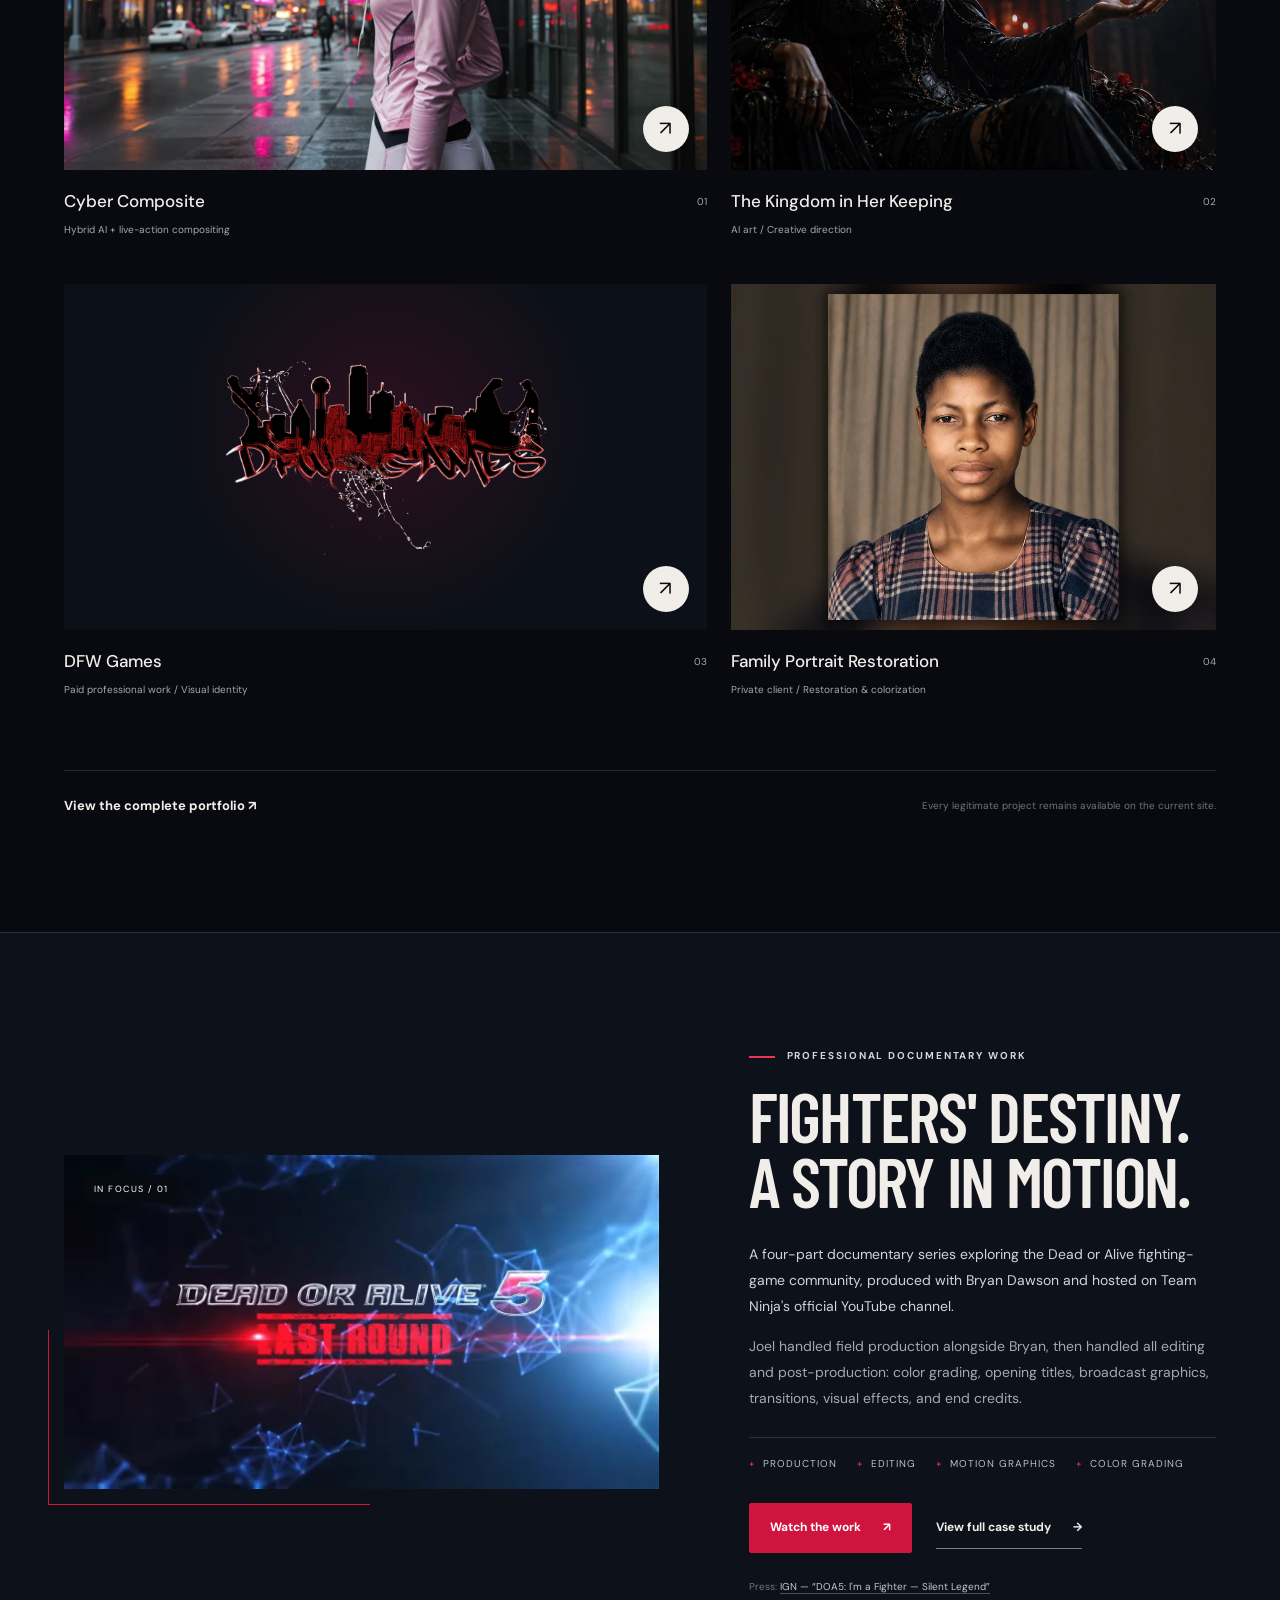
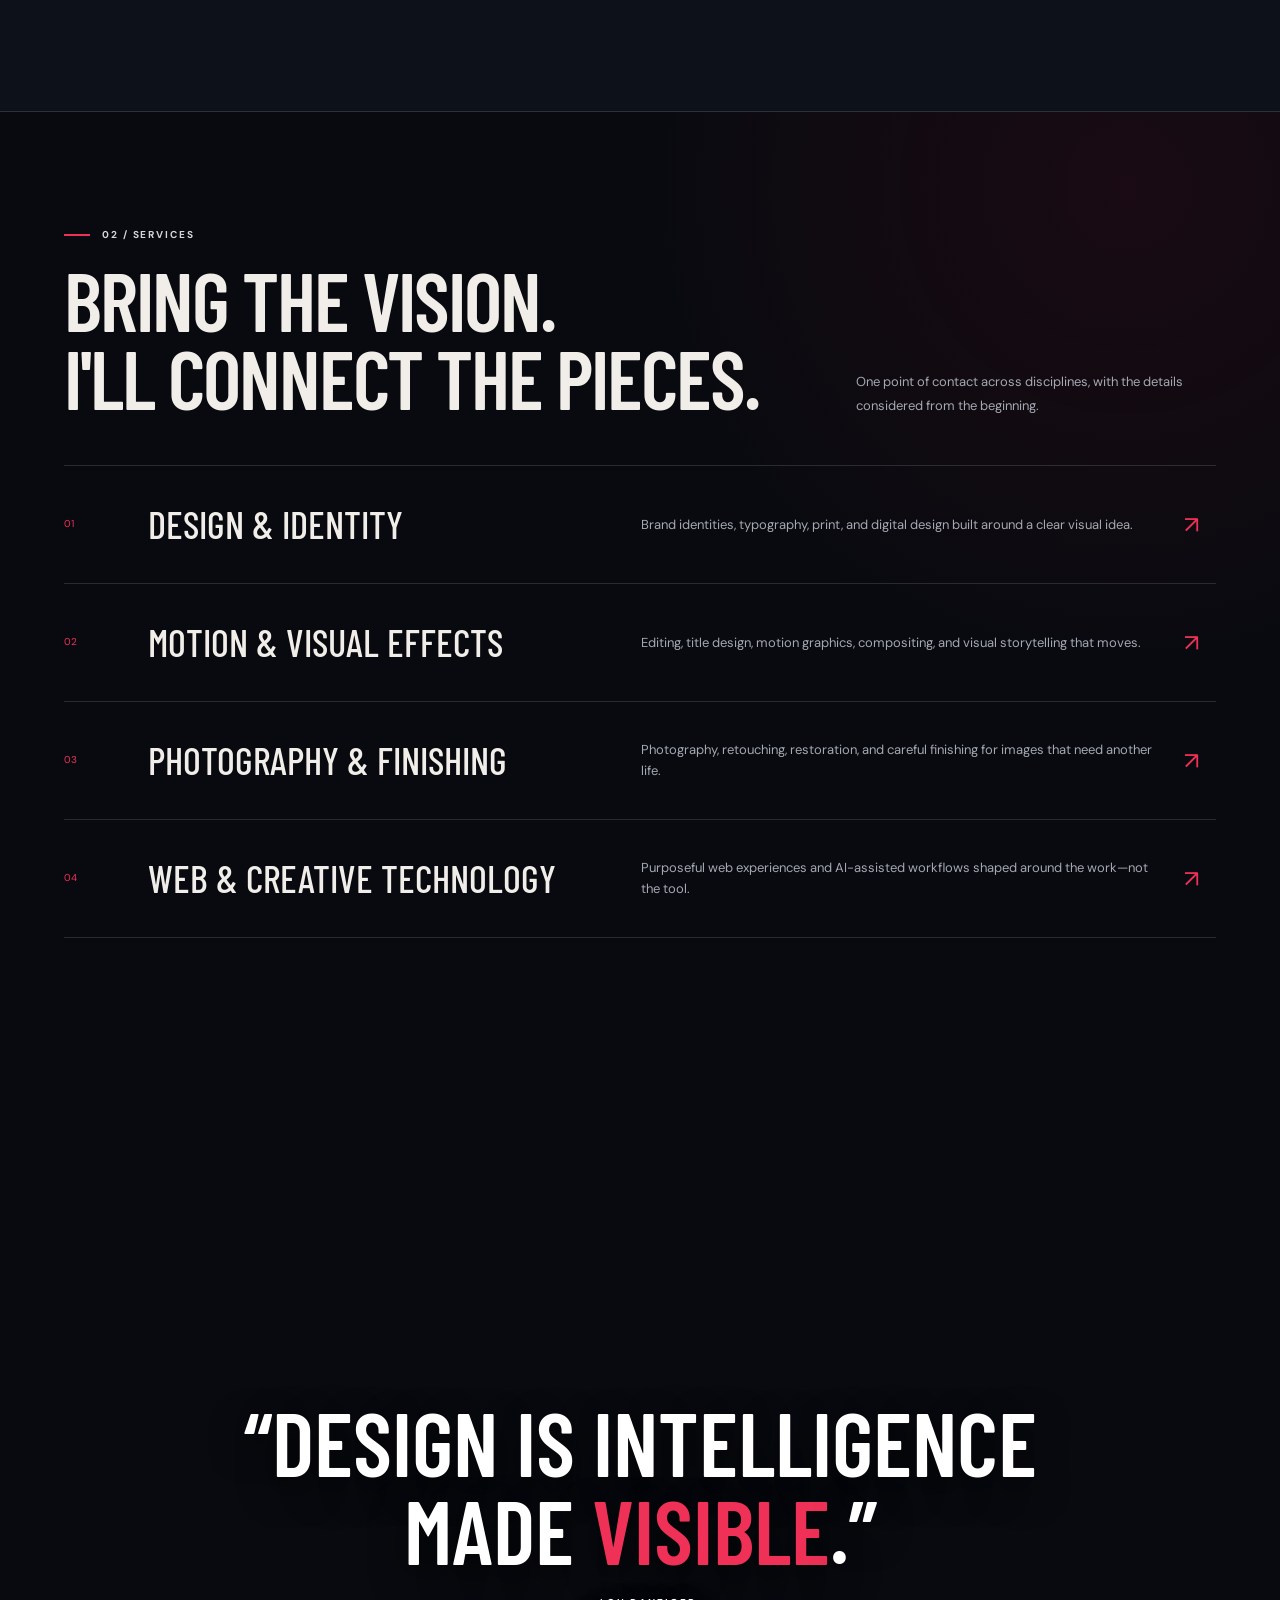
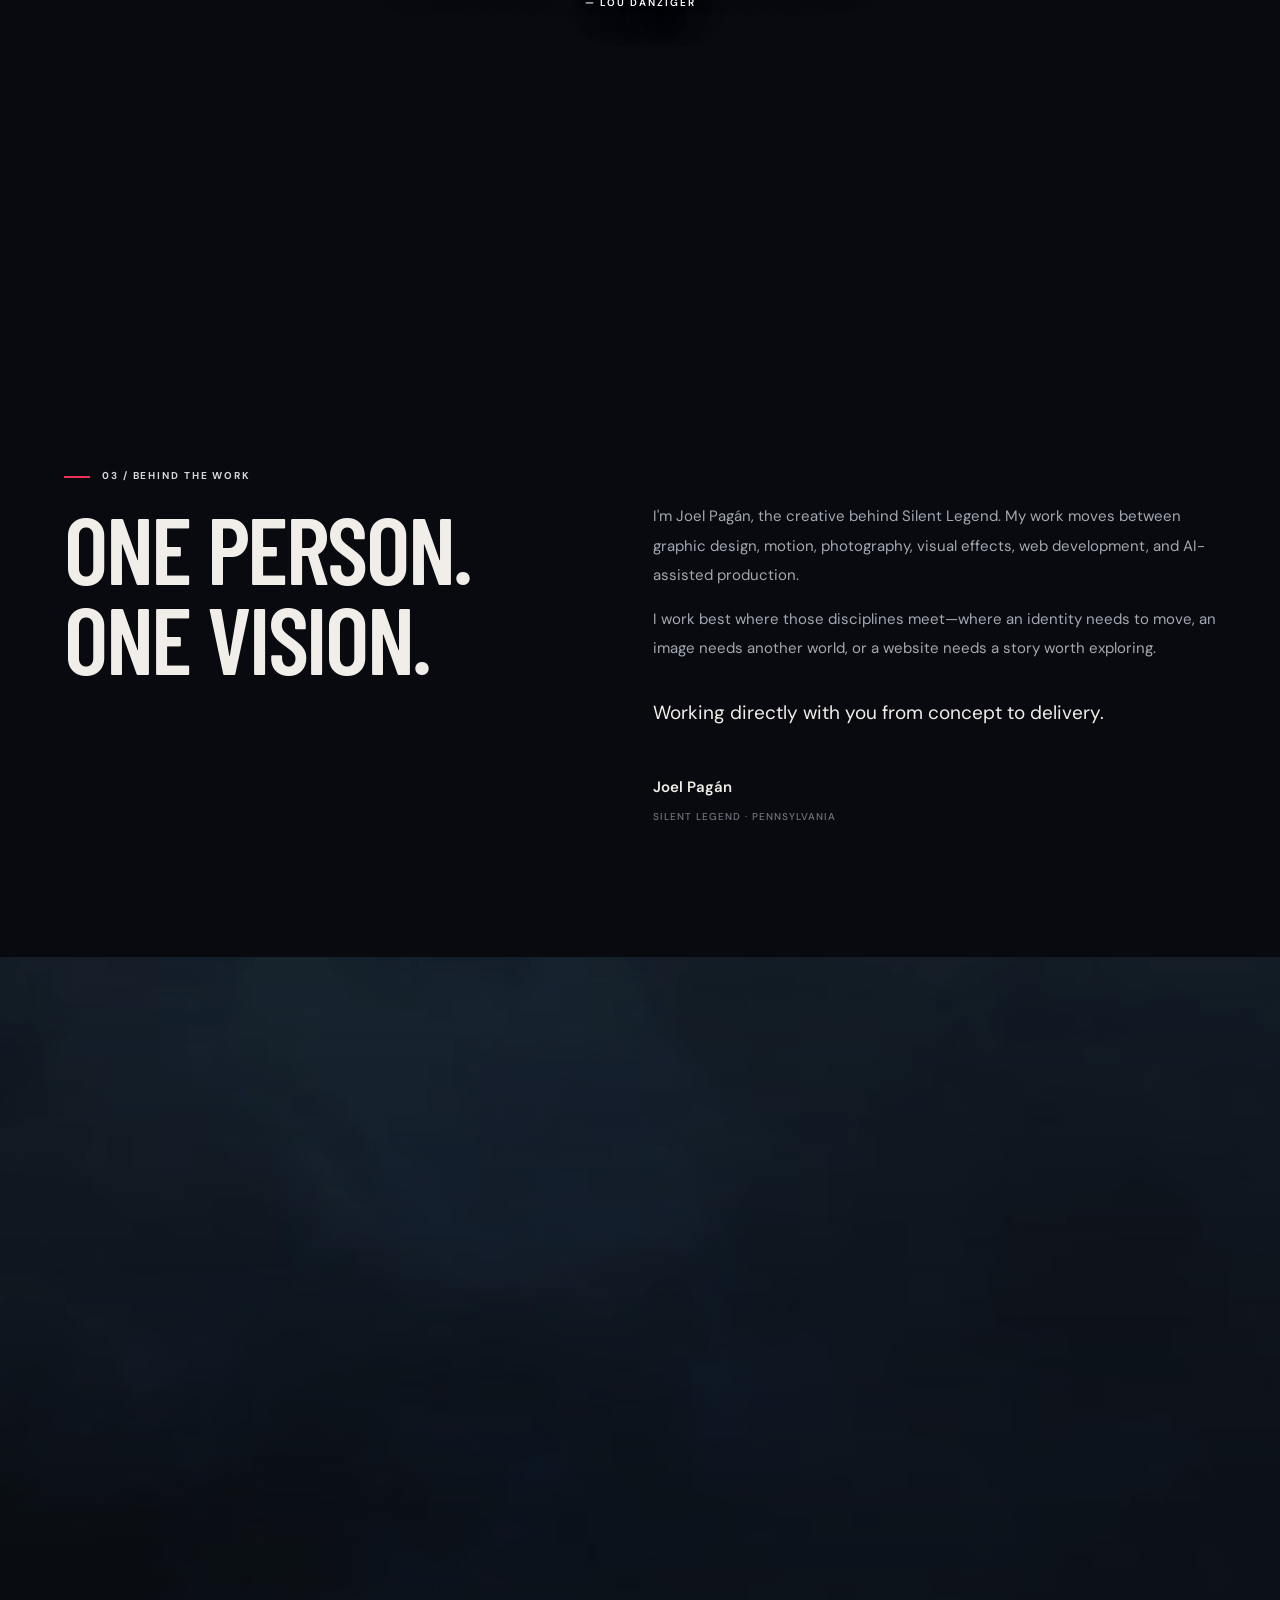
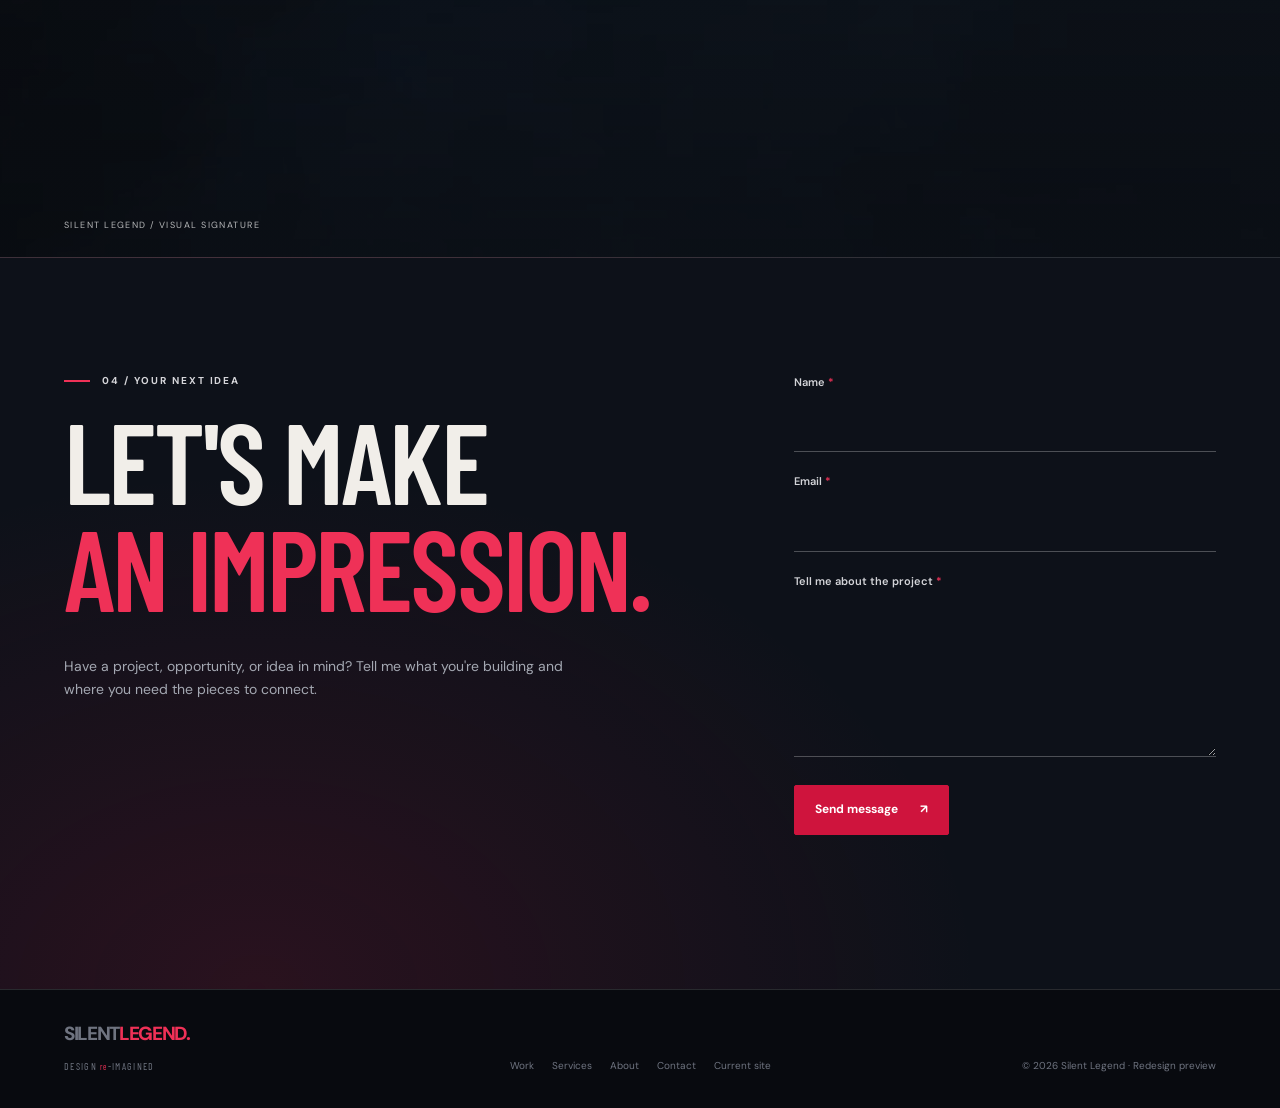
==== commit c309e0ea: "Eliminate Samurai parallax scroll jitter" ====
--- a/redesign/index.html
+++ b/redesign/index.html
@@ -11,7 +11,7 @@
     <link rel="preconnect" href="https://fonts.googleapis.com">
     <link rel="preconnect" href="https://fonts.gstatic.com" crossorigin>
     <link href="https://fonts.googleapis.com/css2?family=Barlow+Condensed:wght@500;600;700;800&family=DM+Sans:wght@400;500;600;700&display=swap" rel="stylesheet">
-    <link rel="stylesheet" href="styles.css?v=20261026g">
+    <link rel="stylesheet" href="styles.css?v=20261026h">
 </head>
 <body>
     <a class="skip-link" href="#main-content">Skip to content</a>
@@ -296,6 +296,6 @@
         <div class="showreel-player" id="showreel-player"></div>
     </dialog>
 
-    <script src="main.js?v=20261026g"></script>
+    <script src="main.js?v=20261026h"></script>
 </body>
 </html>
--- a/redesign/styles.css
+++ b/redesign/styles.css
@@ -871,9 +871,11 @@
 .samurai-image {
     z-index: -2;
     inset: 0;
-    background: url("../images/AI_Art/samurai_original.png") center / cover no-repeat;
-    transform: translate3d(0, var(--samurai-parallax-y, 0px), 0);
-    will-change: transform;
+    background-image: url("../images/AI_Art/samurai_original.png");
+    background-position: center;
+    background-size: cover;
+    background-repeat: no-repeat;
+    background-attachment: fixed;
 }
 
 .samurai-shade {
@@ -1516,6 +1518,7 @@
 
     .samurai-image {
         inset: 0;
+        background-attachment: scroll;
         transform: none;
     }
 
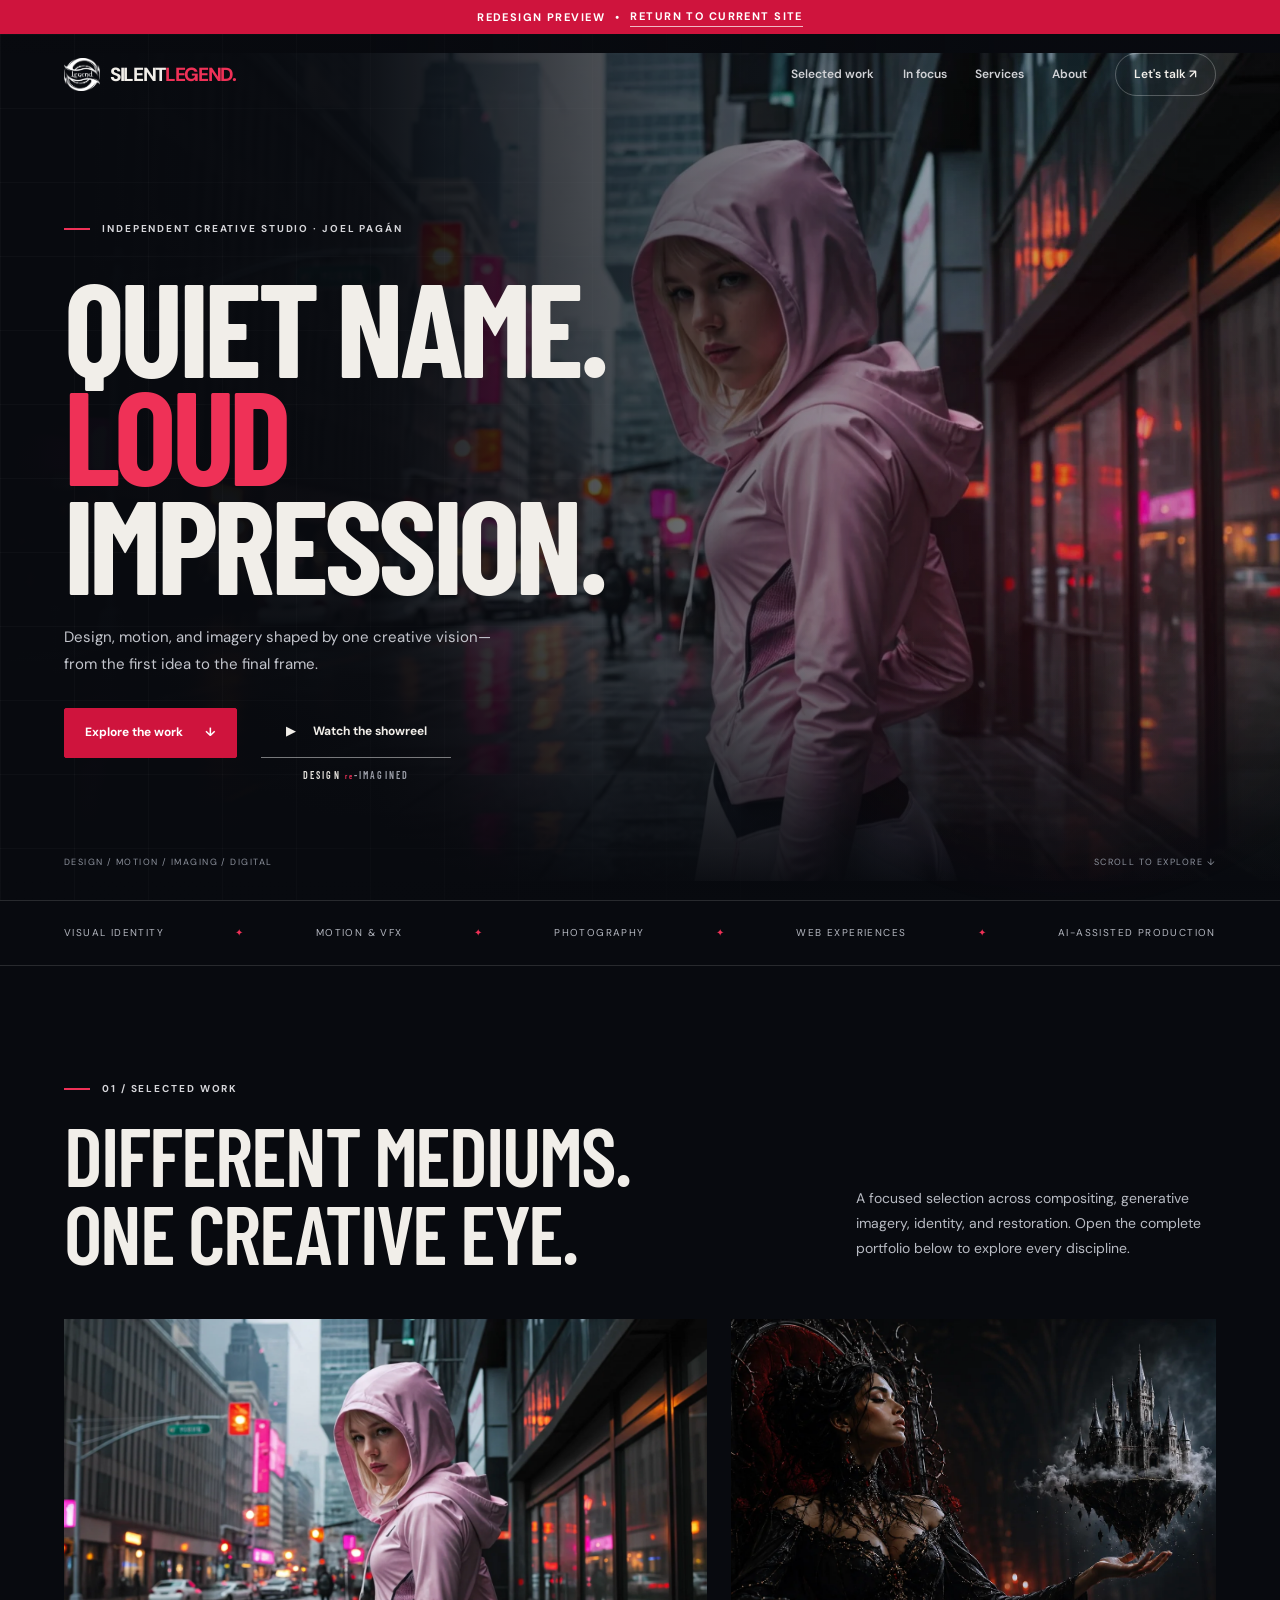
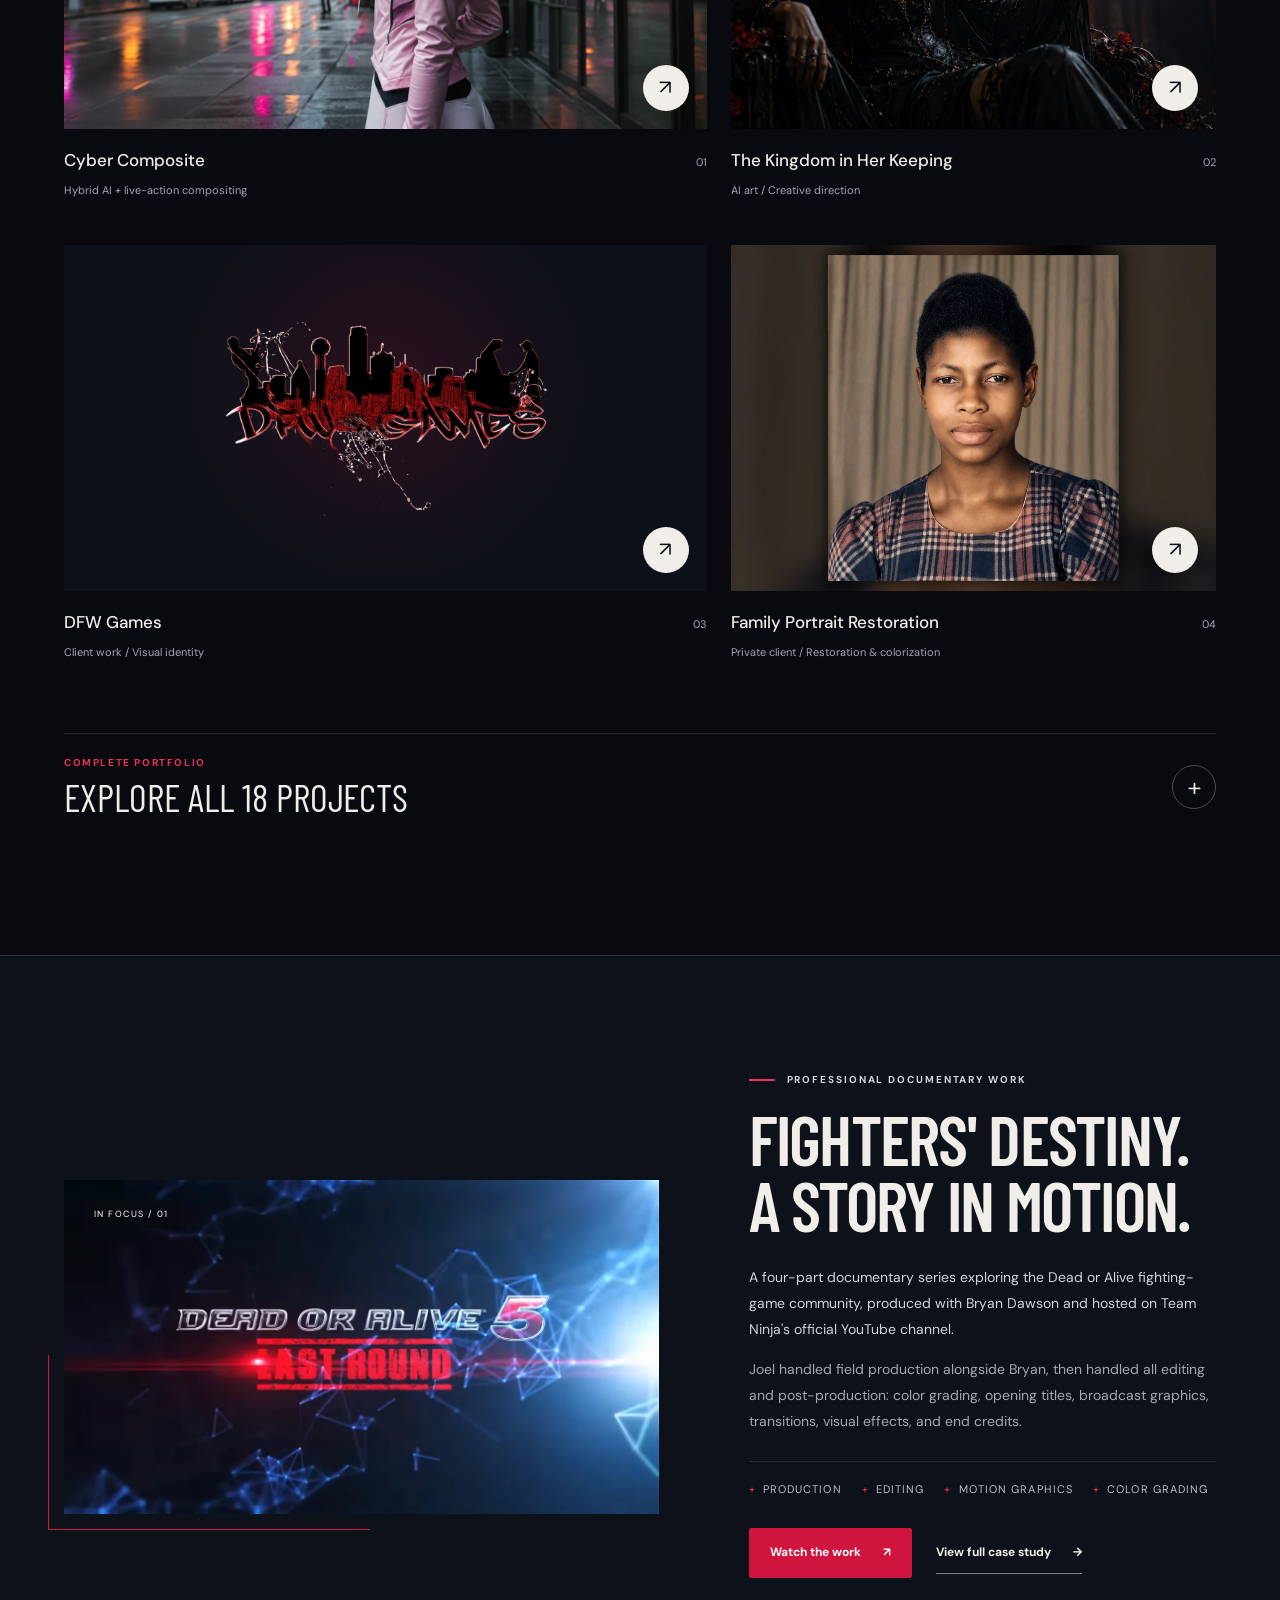
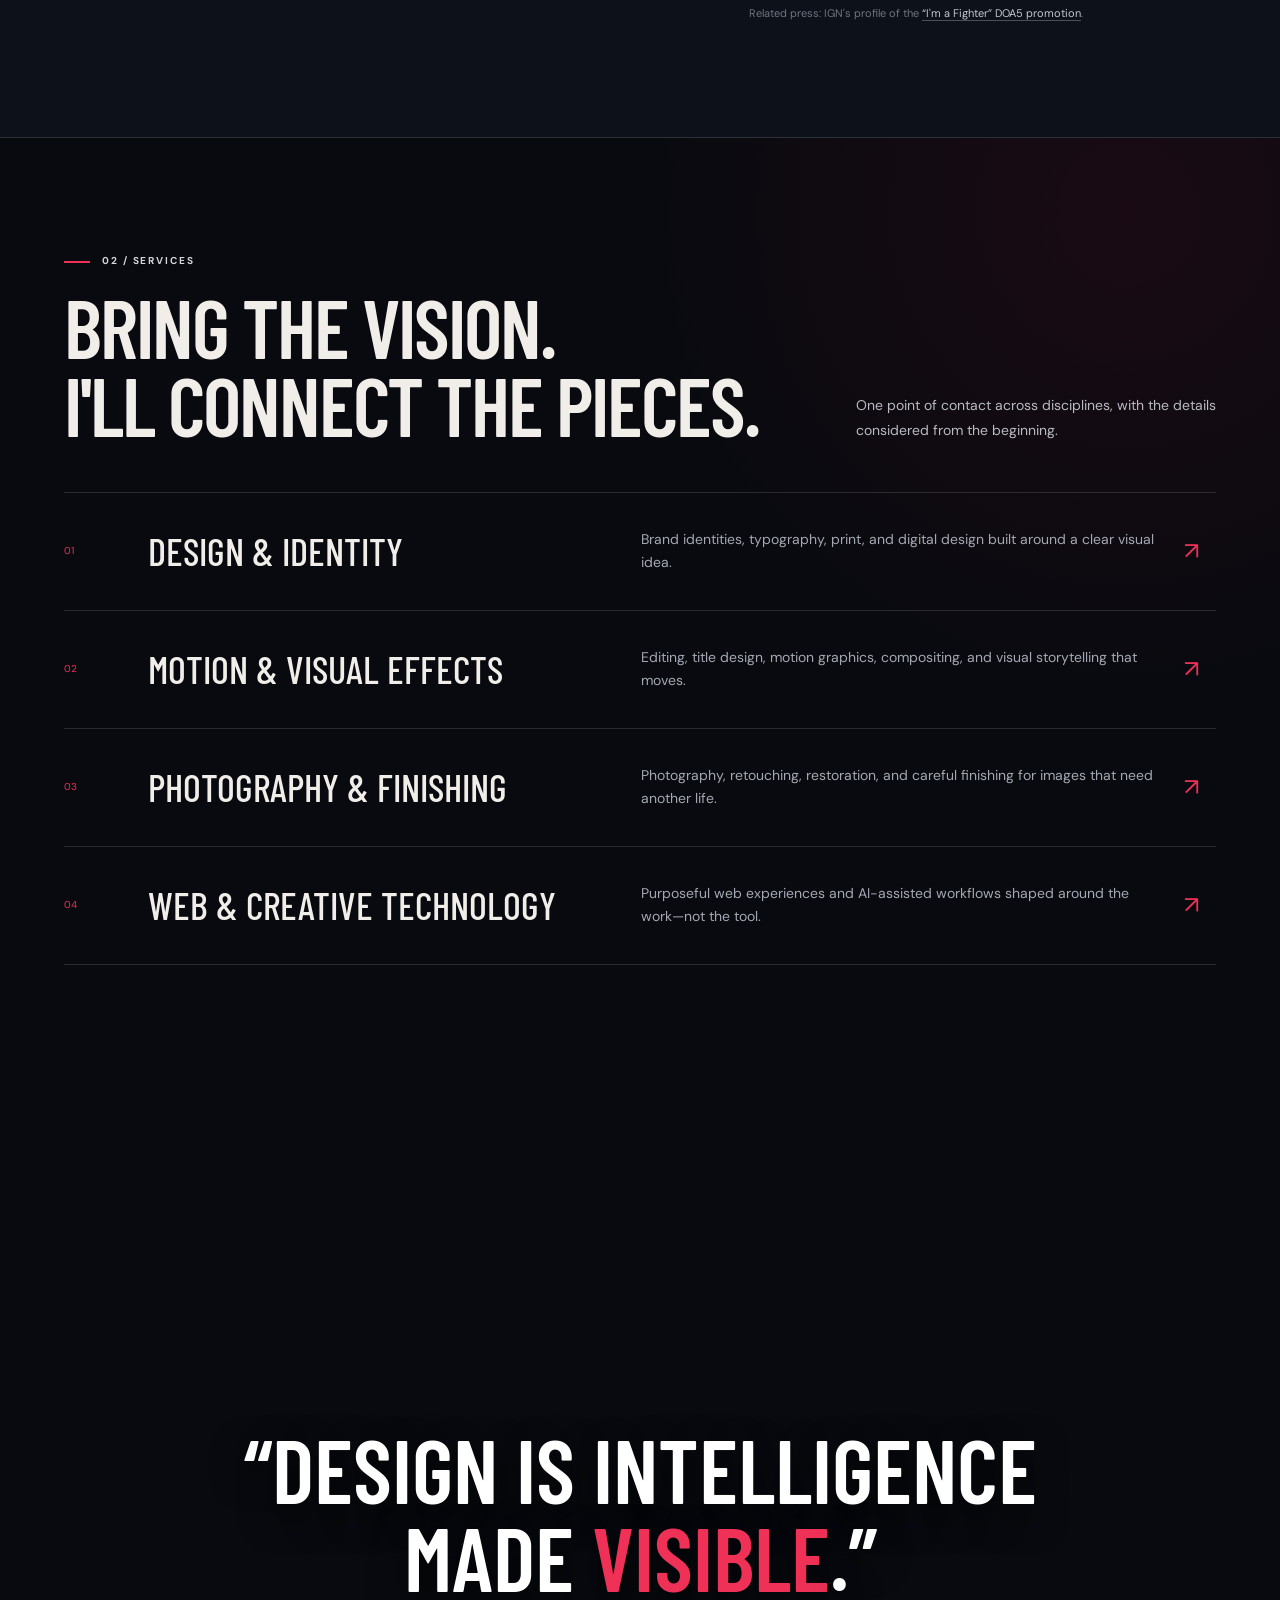
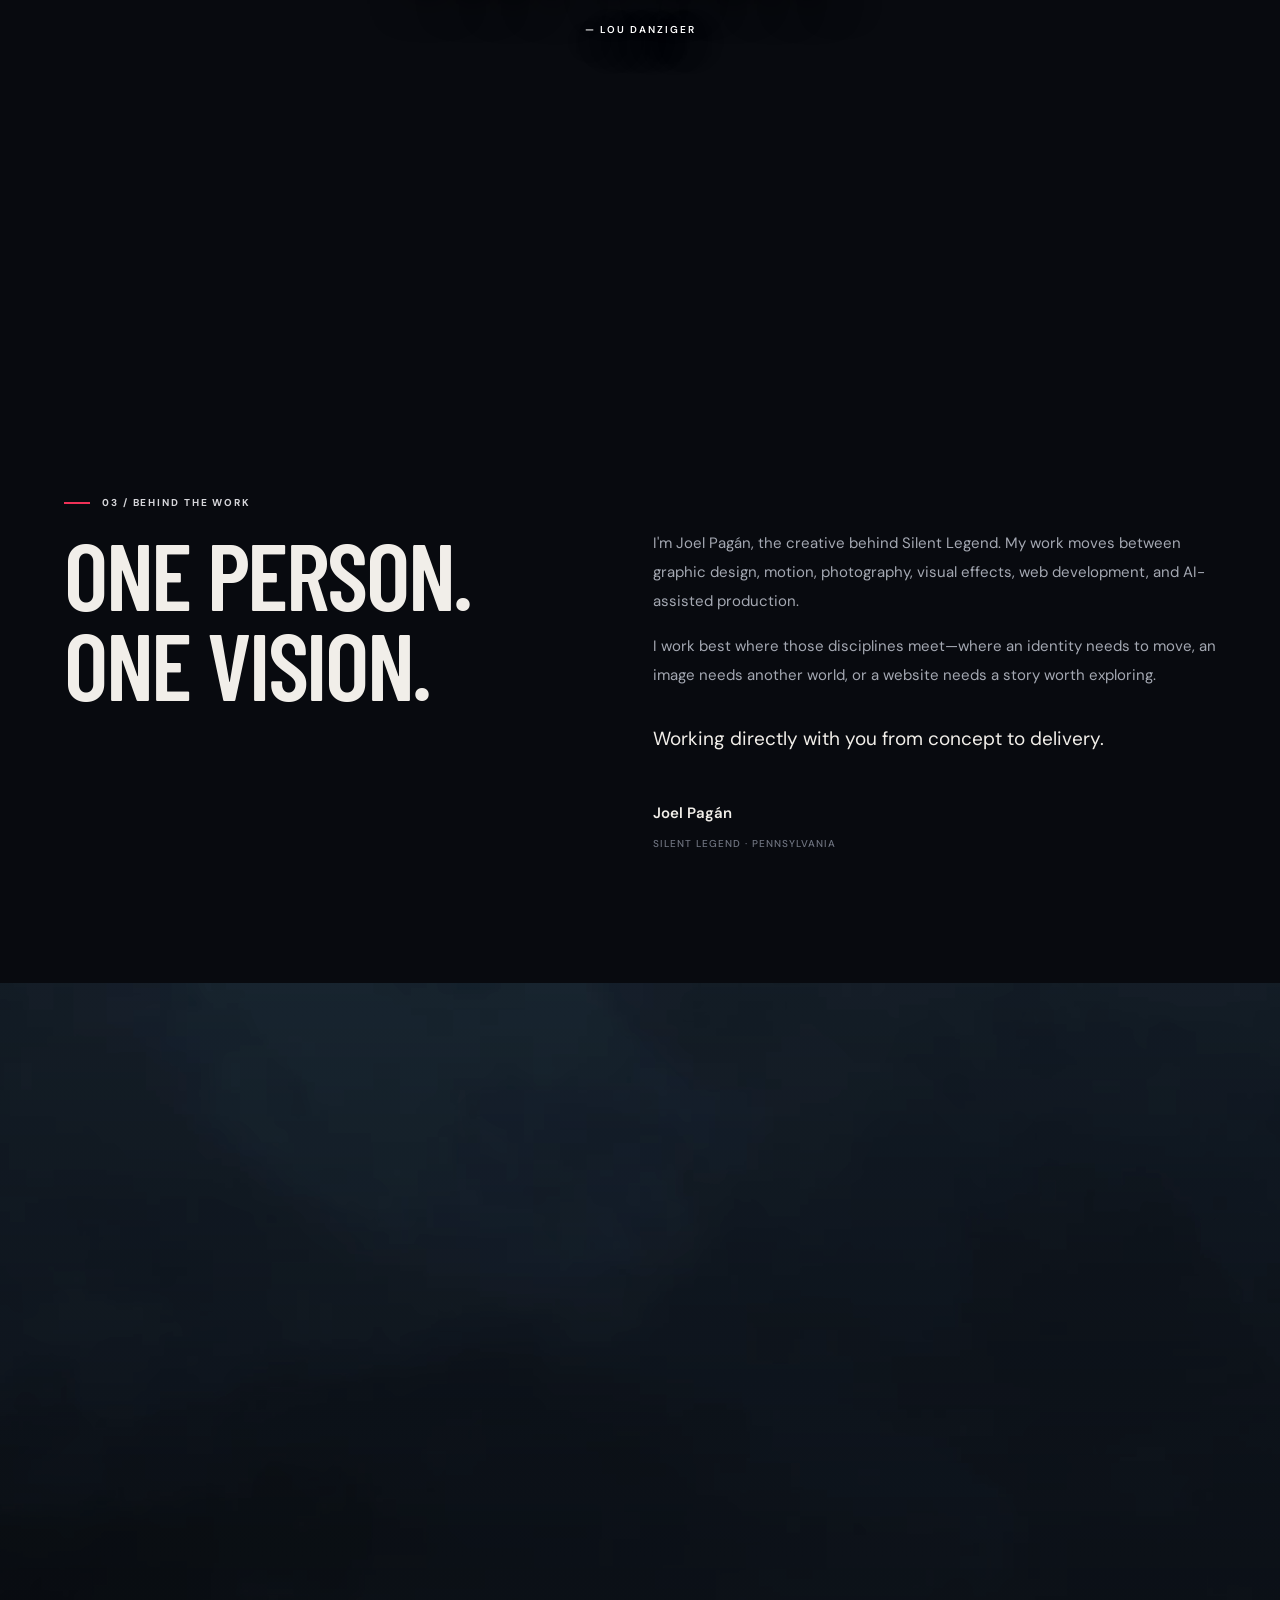
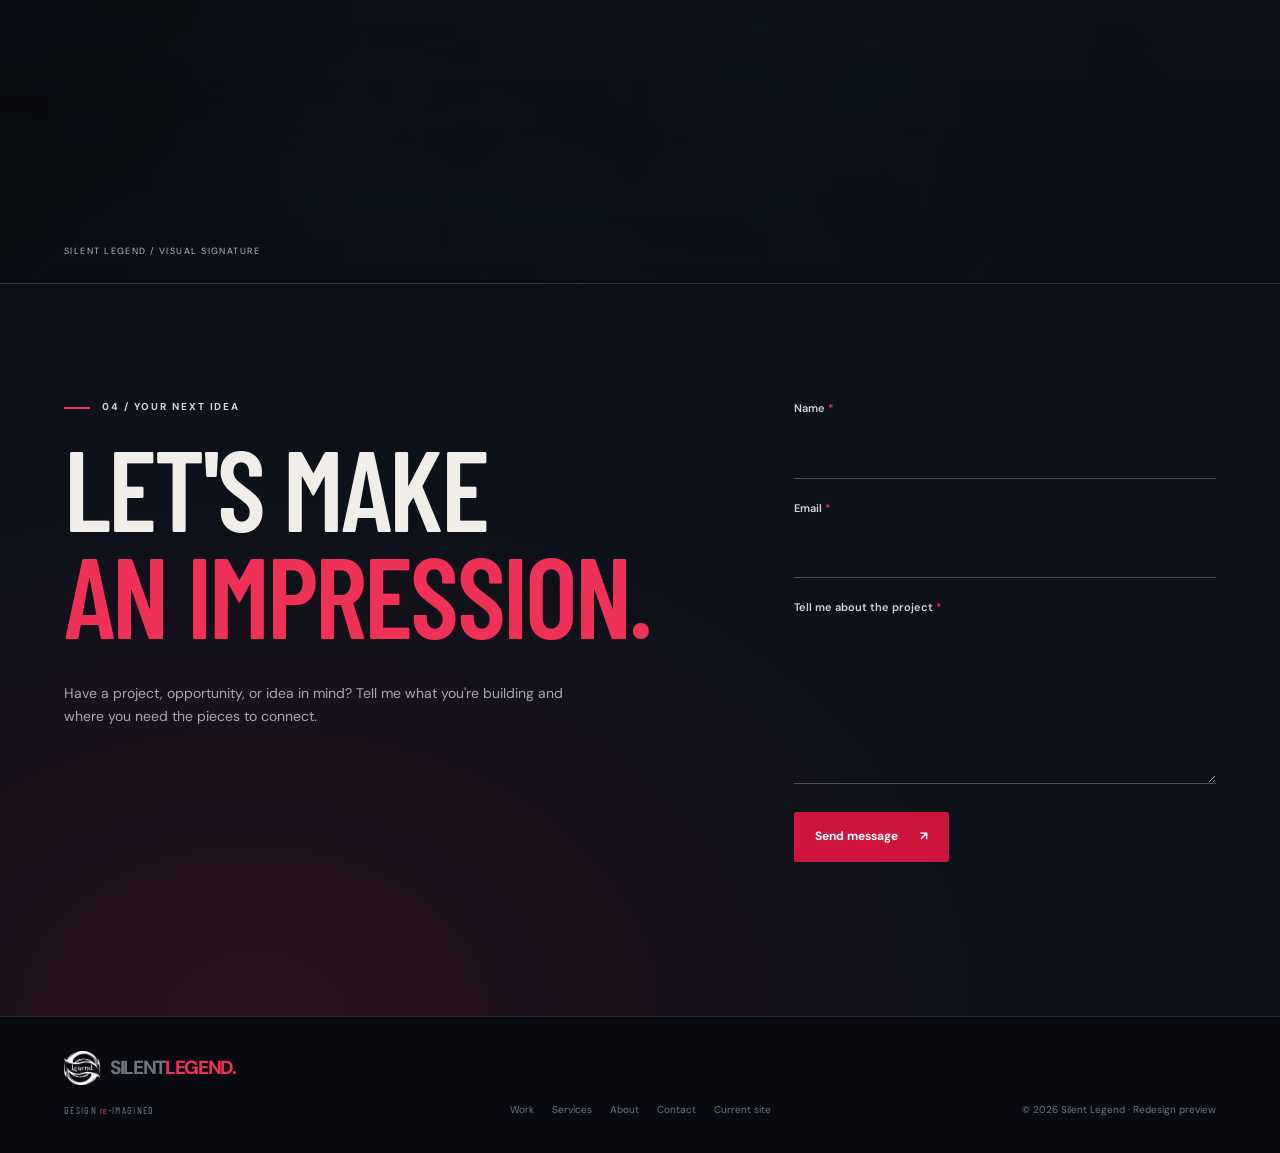
==== commit c106e3e7: "Complete redesign portfolio and brand integration" ====
--- a/redesign/index.html
+++ b/redesign/index.html
@@ -11,7 +11,7 @@
     <link rel="preconnect" href="https://fonts.googleapis.com">
     <link rel="preconnect" href="https://fonts.gstatic.com" crossorigin>
     <link href="https://fonts.googleapis.com/css2?family=Barlow+Condensed:wght@500;600;700;800&family=DM+Sans:wght@400;500;600;700&display=swap" rel="stylesheet">
-    <link rel="stylesheet" href="styles.css?v=20261026h">
+    <link rel="stylesheet" href="styles.css?v=20261027a">
 </head>
 <body>
     <a class="skip-link" href="#main-content">Skip to content</a>
@@ -24,7 +24,8 @@
 
     <header class="site-header" id="site-header">
         <a class="wordmark" href="#top" aria-label="Silent Legend redesign preview home">
-            SILENT<span>LEGEND</span><i>.</i>
+            <img class="wordmark-emblem" src="../images/legend_logo.png" alt="" width="650" height="613">
+            <span class="wordmark-name">SILENT<span>LEGEND</span><i>.</i></span>
         </a>
 
         <nav class="desktop-nav" aria-label="Primary navigation">
@@ -89,17 +90,9 @@
                     <h2 id="work-title">Different mediums.<br>One creative eye.</h2>
                 </div>
                 <div class="section-heading-side">
-                    <p>A focused selection across compositing, generative imagery, identity, and restoration.</p>
-                    <p class="provisional-note">Selection is provisional for this preview.</p>
+                    <p>A focused selection across compositing, generative imagery, identity, and restoration. Open the complete portfolio below to explore every discipline.</p>
                 </div>
             </header>
-
-            <div class="work-filters reveal" role="group" aria-label="Filter selected work">
-                <button type="button" class="work-filter is-active" data-filter="all" aria-pressed="true">All work</button>
-                <button type="button" class="work-filter" data-filter="image" aria-pressed="false">Image &amp; imagination</button>
-                <button type="button" class="work-filter" data-filter="design" aria-pressed="false">Design &amp; identity</button>
-                <button type="button" class="work-filter" data-filter="photography" aria-pressed="false">Photography</button>
-            </div>
 
             <div class="project-grid">
                 <button class="project-card project-card-wide reveal" type="button" data-project="cyber" data-category="image" aria-label="View Cyber Composite details">
@@ -130,7 +123,7 @@
                         <span class="project-arrow" aria-hidden="true">↗</span>
                     </span>
                     <span class="project-meta">
-                        <span><strong>DFW Games</strong><small>Paid professional work / Visual identity</small></span>
+                        <span><strong>DFW Games</strong><small>Client work / Visual identity</small></span>
                         <span class="project-number">03</span>
                     </span>
                 </button>
@@ -147,10 +140,96 @@
                 </button>
             </div>
 
-            <div class="all-work-link reveal">
-                <a href="../#portfolio">View the complete portfolio <span aria-hidden="true">↗</span></a>
-                <span>Every legitimate project remains available on the current site.</span>
-            </div>
+            <details class="complete-work reveal" id="all-work">
+                <summary>
+                    <span><small>Complete portfolio</small>Explore all 18 projects</span>
+                    <span class="complete-work-icon" aria-hidden="true">+</span>
+                </summary>
+                <div class="complete-work-panel">
+                    <div class="work-filters" role="group" aria-label="Filter complete portfolio">
+                        <button type="button" class="work-filter is-active" data-filter="all" aria-pressed="true">All work</button>
+                        <button type="button" class="work-filter" data-filter="motion" aria-pressed="false">Motion &amp; VFX</button>
+                        <button type="button" class="work-filter" data-filter="image" aria-pressed="false">Image &amp; imagination</button>
+                        <button type="button" class="work-filter" data-filter="design" aria-pressed="false">Design &amp; identity</button>
+                        <button type="button" class="work-filter" data-filter="photography" aria-pressed="false">Photography &amp; finishing</button>
+                    </div>
+
+                    <div class="archive-grid" aria-live="polite">
+                        <button class="archive-card" type="button" data-project="cyber" data-category="motion" aria-label="View Cyber Composite details">
+                            <span class="archive-image"><img src="../images/Portfolio/Visual_Effects/cyber-composite-poster.webp" alt="Live-action performer composited into a neon city environment" loading="lazy"></span>
+                            <span class="archive-meta"><strong>Cyber Composite</strong><small>Motion &amp; VFX</small></span>
+                        </button>
+                        <button class="archive-card" type="button" data-project="digital-iris" data-category="motion" aria-label="View Digital Iris details">
+                            <span class="archive-image"><img src="../images/Portfolio/Motion_Graphics/Digital_Iris.jpg" alt="Abstract digital iris motion-graphics artwork" loading="lazy"></span>
+                            <span class="archive-meta"><strong>Digital Iris</strong><small>Motion graphics</small></span>
+                        </button>
+                        <button class="archive-card" type="button" data-project="kate-winslet" data-category="design" aria-label="View Kate Winslet typographic portrait details">
+                            <span class="archive-image"><img src="../images/Portfolio/Graphic_Design/KW Typographic Portrait.png" alt="Kate Winslet typographic portrait" loading="lazy"></span>
+                            <span class="archive-meta"><strong>Kate Winslet</strong><small>Academic project / Typography</small></span>
+                        </button>
+                        <button class="archive-card" type="button" data-project="restoration" data-category="photography" aria-label="View Family Portrait Restoration details">
+                            <span class="archive-image"><img src="../images/Portfolio/Retouching_and_Restoration/Family_Portrait_Restoration/family-portrait-restoration-thumbnail.webp" alt="Restored and colorized family portrait" loading="lazy"></span>
+                            <span class="archive-meta"><strong>Family Portrait Restoration</strong><small>Private client / Restoration</small></span>
+                        </button>
+                        <button class="archive-card" type="button" data-project="headshot" data-category="photography" aria-label="View Professional Headshot details">
+                            <span class="archive-image"><img src="../images/Portfolio/Retouching_and_Restoration/Headshot/headshot-delivered-thumbnail.webp" alt="Finished professional client headshot" loading="lazy"></span>
+                            <span class="archive-meta"><strong>Professional Headshot</strong><small>Private client / Photography</small></span>
+                        </button>
+                        <button class="archive-card" type="button" data-project="military-composite" data-category="image" aria-label="View Military Composite details">
+                            <span class="archive-image"><img src="../images/Portfolio/Retouching_and_Restoration/Soldier.jpg" alt="Military-themed photographic composite" loading="lazy"></span>
+                            <span class="archive-meta"><strong>Military Composite</strong><small>Photo compositing</small></span>
+                        </button>
+                        <button class="archive-card" type="button" data-project="studio-retouch" data-category="photography" aria-label="View Studio Retouch details">
+                            <span class="archive-image"><img src="../images/Portfolio/Retouching_and_Restoration/retouch-studio-after.webp" alt="Finished studio portrait retouch" loading="lazy"></span>
+                            <span class="archive-meta"><strong>Studio Retouch</strong><small>Portrait retouching</small></span>
+                        </button>
+                        <button class="archive-card" type="button" data-project="kingdom" data-category="image" aria-label="View The Kingdom in Her Keeping details">
+                            <span class="archive-image"><img src="../images/Portfolio/AI_Art_and_Prompt_Design/Royalty.webp" alt="A sovereign woman holding a floating gothic kingdom" loading="lazy"></span>
+                            <span class="archive-meta"><strong>The Kingdom in Her Keeping</strong><small>AI art / Creative direction</small></span>
+                        </button>
+                        <button class="archive-card" type="button" data-project="dual-tone" data-category="image" aria-label="View Dual-Tone Composition details">
+                            <span class="archive-image"><img src="../images/Portfolio/AI_Art_and_Prompt_Design/Split.webp" alt="Dual-tone generative composition" loading="lazy"></span>
+                            <span class="archive-meta"><strong>Dual-Tone Composition</strong><small>AI art / Composition</small></span>
+                        </button>
+                        <button class="archive-card" type="button" data-project="drone-embassy" data-category="photography" aria-label="View Drone Embassy View details">
+                            <span class="archive-image"><img src="../images/Portfolio/Photography/Drone_Embassy.jpeg" alt="Aerial architectural photograph captured by drone" loading="lazy"></span>
+                            <span class="archive-meta"><strong>Drone Embassy View</strong><small>Aerial photography</small></span>
+                        </button>
+                        <button class="archive-card" type="button" data-project="snowy-cabin" data-category="photography" aria-label="View Snowy Cabin Landscape details">
+                            <span class="archive-image"><img src="../images/Portfolio/Photography/Snowy_Cabin.jpeg" alt="Snow-covered cabin in a winter landscape" loading="lazy"></span>
+                            <span class="archive-meta"><strong>Snowy Cabin Landscape</strong><small>Landscape photography</small></span>
+                        </button>
+                        <button class="archive-card" type="button" data-project="pride-of-lions" data-category="design" aria-label="View A Pride of Lions details">
+                            <span class="archive-image"><img src="../images/Portfolio/Graphic_Design/A_Pride_Of_Lions.png" alt="A Pride of Lions graphic composition" loading="lazy"></span>
+                            <span class="archive-meta"><strong>A Pride of Lions</strong><small>Graphic design</small></span>
+                        </button>
+                        <button class="archive-card" type="button" data-project="baroque" data-category="design" aria-label="View Baroque Postcard details">
+                            <span class="archive-image"><img src="../images/Portfolio/Graphic_Design/Baroque/baroque-postcard-cover.webp" alt="Front of a Bernini exhibition postcard design" loading="lazy"></span>
+                            <span class="archive-meta"><strong>Baroque Postcard</strong><small>Academic project / Print</small></span>
+                        </button>
+                        <button class="archive-card" type="button" data-project="aston-martin" data-category="design" aria-label="View Aston Martin concept details">
+                            <span class="archive-image"><img src="../images/Portfolio/Graphic_Design/GQ_Aston_Martin.png" alt="Speculative Aston Martin advertising concept" loading="lazy"></span>
+                            <span class="archive-meta"><strong>Aston Martin</strong><small>Self-directed concept</small></span>
+                        </button>
+                        <button class="archive-card" type="button" data-project="nadia" data-category="design" aria-label="View Nadia Comaneci cover details">
+                            <span class="archive-image"><img src="../images/Portfolio/Graphic_Design/Nadia Comaneci shattered 3.png" alt="Nadia Comăneci biography cover concept" loading="lazy"></span>
+                            <span class="archive-meta"><strong>Nadia Comăneci</strong><small>Academic project / Cover design</small></span>
+                        </button>
+                        <button class="archive-card" type="button" data-project="art-exhibit" data-category="design" aria-label="View Art Exhibit details">
+                            <span class="archive-image"><img src="../images/Portfolio/Graphic_Design/Art_Exhibit.png" alt="Art exhibition graphic design composition" loading="lazy"></span>
+                            <span class="archive-meta"><strong>Art Exhibit</strong><small>Graphic design</small></span>
+                        </button>
+                        <button class="archive-card archive-card-contain" type="button" data-project="dfw" data-category="design" aria-label="View DFW Games identity details">
+                            <span class="archive-image"><img src="../images/Portfolio/Branding_and_Identity/DFW_Logo/dfw-games-final-silhouette-red.webp" alt="DFW Games logo combining the Dallas skyline with graffiti-inspired lettering" loading="lazy"></span>
+                            <span class="archive-meta"><strong>DFW Games</strong><small>Client work / Visual identity</small></span>
+                        </button>
+                        <button class="archive-card" type="button" data-project="samurai" data-category="image" aria-label="View Samurai Artwork details">
+                            <span class="archive-image"><img src="../images/Portfolio/AI_Art_and_Prompt_Design/samurai_original.webp" alt="Samurai standing before a ring of fire" loading="lazy"></span>
+                            <span class="archive-meta"><strong>Samurai Artwork</strong><small>AI art / Prompt design</small></span>
+                        </button>
+                    </div>
+                </div>
+            </details>
         </section>
 
         <section class="section featured-section" id="featured" aria-labelledby="featured-title">
@@ -174,7 +253,7 @@
                     <a class="text-link" href="../#featured-work">View full case study <span aria-hidden="true">→</span></a>
                 </div>
 
-                <p class="proof-note">Press: <a href="https://www.ign.com/articles/2012/09/05/doa5-im-a-fighter-silent-legend" target="_blank" rel="noopener noreferrer">IGN — “DOA5: I'm a Fighter — Silent Legend”</a></p>
+                <p class="proof-note">Related press: IGN's profile of the <a href="https://www.ign.com/articles/2012/09/05/doa5-im-a-fighter-silent-legend" target="_blank" rel="noopener noreferrer">“I'm a Fighter” DOA5 promotion</a>.</p>
             </div>
         </section>
 
@@ -263,7 +342,10 @@
 
     <footer class="site-footer">
         <div>
-            <a class="wordmark" href="#top">SILENT<span>LEGEND</span><i>.</i></a>
+            <a class="wordmark" href="#top" aria-label="Silent Legend preview home">
+                <img class="wordmark-emblem" src="../images/legend_logo.png" alt="" width="650" height="613" loading="lazy">
+                <span class="wordmark-name">SILENT<span>LEGEND</span><i>.</i></span>
+            </a>
             <p>DESIGN <small>re</small>-IMAGINED</p>
         </div>
         <nav aria-label="Footer navigation">
@@ -283,7 +365,7 @@
             <p class="eyebrow" id="project-dialog-type"></p>
             <h2 id="project-dialog-title"></h2>
             <p id="project-dialog-description"></p>
-            <a class="text-link" href="../#portfolio">Explore the complete portfolio <span aria-hidden="true">↗</span></a>
+            <a class="text-link" href="#all-work" data-view-all-work>Explore the complete portfolio <span aria-hidden="true">↗</span></a>
         </div>
     </dialog>
 
@@ -294,8 +376,9 @@
             <h2 id="showreel-title">Silent Legend Showreel</h2>
         </div>
         <div class="showreel-player" id="showreel-player"></div>
+        <p class="showreel-fallback">Player not loading? <a href="https://www.youtube.com/watch?v=BCVKagAV_6U" target="_blank" rel="noopener noreferrer">Watch directly on YouTube <span aria-hidden="true">↗</span></a></p>
     </dialog>
 
-    <script src="main.js?v=20261026h"></script>
+    <script src="main.js?v=20261027a"></script>
 </body>
 </html>
--- a/redesign/styles.css
+++ b/redesign/styles.css
@@ -130,14 +130,25 @@
 .wordmark {
     position: relative;
     z-index: 2;
+    display: inline-flex;
+    align-items: center;
+    gap: 10px;
     font-size: 19px;
     font-weight: 800;
     letter-spacing: -0.07em;
     line-height: 1;
 }
 
-.wordmark span,
-.wordmark i {
+.wordmark-emblem {
+    width: 36px;
+    height: 34px;
+    flex: 0 0 auto;
+    object-fit: contain;
+    filter: invert(1);
+}
+
+.wordmark-name > span,
+.wordmark-name > i {
     color: var(--crimson-bright);
     font-style: normal;
 }
@@ -281,7 +292,7 @@
     background:
         linear-gradient(90deg, rgba(8, 10, 15, 0.99) 0%, rgba(8, 10, 15, 0.94) 29%, rgba(8, 10, 15, 0.56) 55%, rgba(8, 10, 15, 0.12) 78%),
         linear-gradient(0deg, var(--bg) 0%, transparent 32%),
-        url("../images/Portfolio/Visual_Effects/cyber-composite-poster.webp") 65% center / cover no-repeat;
+        url("../images/Portfolio/Visual_Effects/cyber-composite-poster.webp") left center / 115% auto no-repeat;
     opacity: 0.94;
 }
 
@@ -522,8 +533,8 @@
 .section-heading-side {
     width: min(100%, 360px);
     margin: 0;
-    color: var(--muted);
-    font-size: 13px;
+    color: #b8bbc3;
+    font-size: 14px;
     line-height: 1.8;
 }
 
@@ -540,7 +551,7 @@
 }
 
 .work-filters {
-    margin: -22px 0 34px;
+    margin: 0 0 34px;
     display: flex;
     align-items: center;
     gap: 7px 24px;
@@ -554,7 +565,7 @@
     background: none;
     color: #777d89;
     cursor: pointer;
-    font-size: 9px;
+    font-size: 11px;
     font-weight: 700;
     letter-spacing: 0.13em;
     text-transform: uppercase;
@@ -685,35 +696,163 @@
 .project-number {
     margin-top: 7px;
     color: var(--muted);
-    font-size: 10px;
+    font-size: 11px;
 }
 
 .project-number {
     flex: 0 0 auto;
 }
 
-.all-work-link {
+.complete-work {
     margin-top: 72px;
-    padding-top: 24px;
+    border-top: 1px solid var(--line);
+}
+
+.complete-work summary {
+    min-height: 92px;
+    padding: 24px 0;
     display: flex;
     align-items: center;
     justify-content: space-between;
-    gap: 30px;
+    gap: 24px;
+    cursor: pointer;
+    list-style: none;
+    font-family: var(--display);
+    font-size: clamp(28px, 3vw, 44px);
+    line-height: 1;
+    text-transform: uppercase;
+}
+
+.complete-work summary::-webkit-details-marker {
+    display: none;
+}
+
+.complete-work summary small {
+    margin-bottom: 10px;
+    display: block;
+    color: var(--crimson-bright);
+    font-family: var(--body);
+    font-size: 10px;
+    font-weight: 700;
+    letter-spacing: 0.16em;
+}
+
+.complete-work-icon {
+    width: 44px;
+    height: 44px;
+    flex: 0 0 auto;
+    display: grid;
+    place-items: center;
+    border: 1px solid var(--line-strong);
+    border-radius: 50%;
+    font-family: var(--body);
+    font-size: 26px;
+    font-weight: 300;
+    transition: transform 220ms ease, border-color 180ms ease, color 180ms ease;
+}
+
+.complete-work summary:hover .complete-work-icon {
+    border-color: var(--crimson-bright);
+    color: var(--crimson-bright);
+}
+
+.complete-work[open] .complete-work-icon {
+    transform: rotate(45deg);
+}
+
+.complete-work-panel {
+    padding: 34px 0 18px;
     border-top: 1px solid var(--line);
 }
 
-.all-work-link a {
-    font-size: 13px;
-    font-weight: 700;
-}
-
-.all-work-link a:hover {
-    color: var(--crimson-bright);
-}
-
-.all-work-link > span {
-    color: var(--faint);
-    font-size: 10px;
+.archive-grid {
+    display: grid;
+    grid-template-columns: repeat(3, minmax(0, 1fr));
+    gap: 38px 20px;
+}
+
+.archive-card {
+    min-width: 0;
+    padding: 0;
+    border: 0;
+    background: transparent;
+    cursor: pointer;
+    text-align: left;
+}
+
+.archive-card[hidden] {
+    display: none;
+}
+
+.archive-image {
+    position: relative;
+    aspect-ratio: 4 / 3;
+    display: block;
+    overflow: hidden;
+    background: var(--surface-2);
+}
+
+.archive-image::after {
+    content: "↗";
+    position: absolute;
+    right: 12px;
+    bottom: 12px;
+    width: 34px;
+    height: 34px;
+    display: grid;
+    place-items: center;
+    border-radius: 50%;
+    background: rgba(241, 238, 233, 0.94);
+    color: var(--bg);
+    font-size: 14px;
+    transition: background 180ms ease, color 180ms ease;
+}
+
+.archive-image img {
+    width: 100%;
+    height: 100%;
+    display: block;
+    object-fit: cover;
+    transition: transform 500ms cubic-bezier(0.22, 1, 0.36, 1);
+}
+
+.archive-card-contain .archive-image {
+    background: radial-gradient(circle at 50% 40%, rgba(207, 20, 61, 0.16), transparent 55%), #0c1018;
+}
+
+.archive-card-contain .archive-image img {
+    padding: 28px;
+    object-fit: contain;
+}
+
+.archive-card:hover .archive-image img {
+    transform: scale(1.035);
+}
+
+.archive-card:hover .archive-image::after {
+    background: var(--crimson-bright);
+    color: #fff;
+}
+
+.archive-meta {
+    margin-top: 13px;
+    display: block;
+}
+
+.archive-meta strong,
+.archive-meta small {
+    display: block;
+}
+
+.archive-meta strong {
+    font-size: 15px;
+    font-weight: 600;
+}
+
+.archive-meta small {
+    margin-top: 4px;
+    color: var(--muted);
+    font-size: 11px;
 }
 
 .featured-section {
@@ -784,7 +923,7 @@
     border-top: 1px solid var(--line);
     list-style: none;
     color: #bbbfc7;
-    font-size: 10px;
+    font-size: 11px;
     letter-spacing: 0.1em;
     text-transform: uppercase;
 }
@@ -798,7 +937,7 @@
 .proof-note {
     margin: 26px 0 0;
     color: var(--faint);
-    font-size: 10px;
+    font-size: 11px;
 }
 
 .proof-note a {
@@ -843,7 +982,7 @@
 .service-row p {
     margin: 0;
     color: var(--muted);
-    font-size: 13px;
+    font-size: 14px;
 }
 
 .service-row i {
@@ -1166,6 +1305,57 @@
     object-fit: contain;
 }
 
+.dialog-media-viewport {
+    min-height: min(58svh, 680px);
+    display: grid;
+    place-items: center;
+    background:
+        linear-gradient(45deg, rgba(255,255,255,0.018) 25%, transparent 25%, transparent 75%, rgba(255,255,255,0.018) 75%),
+        linear-gradient(45deg, rgba(255,255,255,0.018) 25%, transparent 25%, transparent 75%, rgba(255,255,255,0.018) 75%),
+        #06080c;
+    background-position: 0 0, 12px 12px;
+    background-size: 24px 24px;
+}
+
+.dialog-media-viewport img {
+    max-height: min(58svh, 680px);
+}
+
+.dialog-media-viewport img.is-contained {
+    padding: clamp(28px, 5vw, 70px);
+}
+
+.media-stage-controls {
+    padding: 13px 18px;
+    display: flex;
+    justify-content: center;
+    gap: 8px;
+    flex-wrap: wrap;
+    border-top: 1px solid var(--line);
+    background: #0a0d13;
+}
+
+.media-stage-controls button {
+    min-height: 38px;
+    padding: 8px 13px;
+    border: 1px solid var(--line);
+    border-radius: 999px;
+    background: transparent;
+    color: #b9bdc6;
+    cursor: pointer;
+    font-size: 10px;
+    font-weight: 700;
+    letter-spacing: 0.08em;
+    text-transform: uppercase;
+}
+
+.media-stage-controls button:hover,
+.media-stage-controls button.is-active {
+    border-color: var(--crimson-bright);
+    background: rgba(207, 20, 61, 0.14);
+    color: #fff;
+}
+
 .dialog-copy {
     padding: clamp(28px, 5vw, 55px);
 }
@@ -1209,10 +1399,28 @@
     border: 0;
 }
 
+.showreel-fallback {
+    margin: 0;
+    padding: 14px 24px 16px;
+    color: var(--muted);
+    font-size: 11px;
+    text-align: right;
+}
+
+.showreel-fallback a {
+    color: var(--ink);
+    border-bottom: 1px solid var(--line-strong);
+}
+
+.showreel-fallback a:hover {
+    border-color: var(--crimson-bright);
+    color: var(--crimson-bright);
+}
+
 .reveal {
     opacity: 0;
     transform: translateY(24px);
-    transition: opacity 700ms ease, transform 700ms cubic-bezier(0.22, 1, 0.36, 1);
+    transition: opacity 340ms ease, transform 420ms cubic-bezier(0.22, 1, 0.36, 1);
 }
 
 .reveal.is-visible {
@@ -1271,6 +1479,10 @@
         grid-template-columns: 1fr 1fr;
     }
 
+    .archive-grid {
+        grid-template-columns: repeat(2, minmax(0, 1fr));
+    }
+
     .project-image,
     .project-card:nth-child(3) .project-image,
     .project-card:nth-child(4) .project-image {
@@ -1373,9 +1585,18 @@
     }
 
     .work-filters {
-        margin-top: -8px;
+        margin-top: 0;
         margin-bottom: 28px;
         gap: 5px 18px;
+    }
+
+    .wordmark {
+        gap: 8px;
+    }
+
+    .wordmark-emblem {
+        width: 27px;
+        height: 26px;
     }
 
     .hero-footer span:last-child {
@@ -1427,10 +1648,16 @@
         padding: 48px 28px;
     }
 
-    .all-work-link {
-        align-items: flex-start;
-        flex-direction: column;
-        gap: 12px;
+    .complete-work {
+        margin-top: 58px;
+    }
+
+    .complete-work summary {
+        min-height: 82px;
+    }
+
+    .archive-grid {
+        gap: 30px 14px;
     }
 
     .featured-visual::before {
@@ -1495,6 +1722,45 @@
 
     .showreel-heading {
         padding: 26px 62px 18px 22px;
+    }
+
+    .showreel-heading h2 {
+        margin-bottom: 6px;
+        font-size: clamp(36px, 12vw, 54px);
+    }
+
+    .dialog-media-viewport {
+        min-height: 52svh;
+    }
+
+    .dialog-media-viewport img {
+        max-height: 52svh;
+    }
+
+    .media-stage-controls {
+        justify-content: flex-start;
+        overflow-x: auto;
+        flex-wrap: nowrap;
+        scrollbar-width: none;
+        -ms-overflow-style: none;
+    }
+
+    .media-stage-controls::-webkit-scrollbar {
+        display: none;
+    }
+
+    .media-stage-controls button {
+        flex: 0 0 auto;
+    }
+}
+
+@media (max-width: 480px) {
+    .archive-grid {
+        grid-template-columns: 1fr;
+    }
+
+    .archive-image {
+        aspect-ratio: 5 / 4;
     }
 }
 
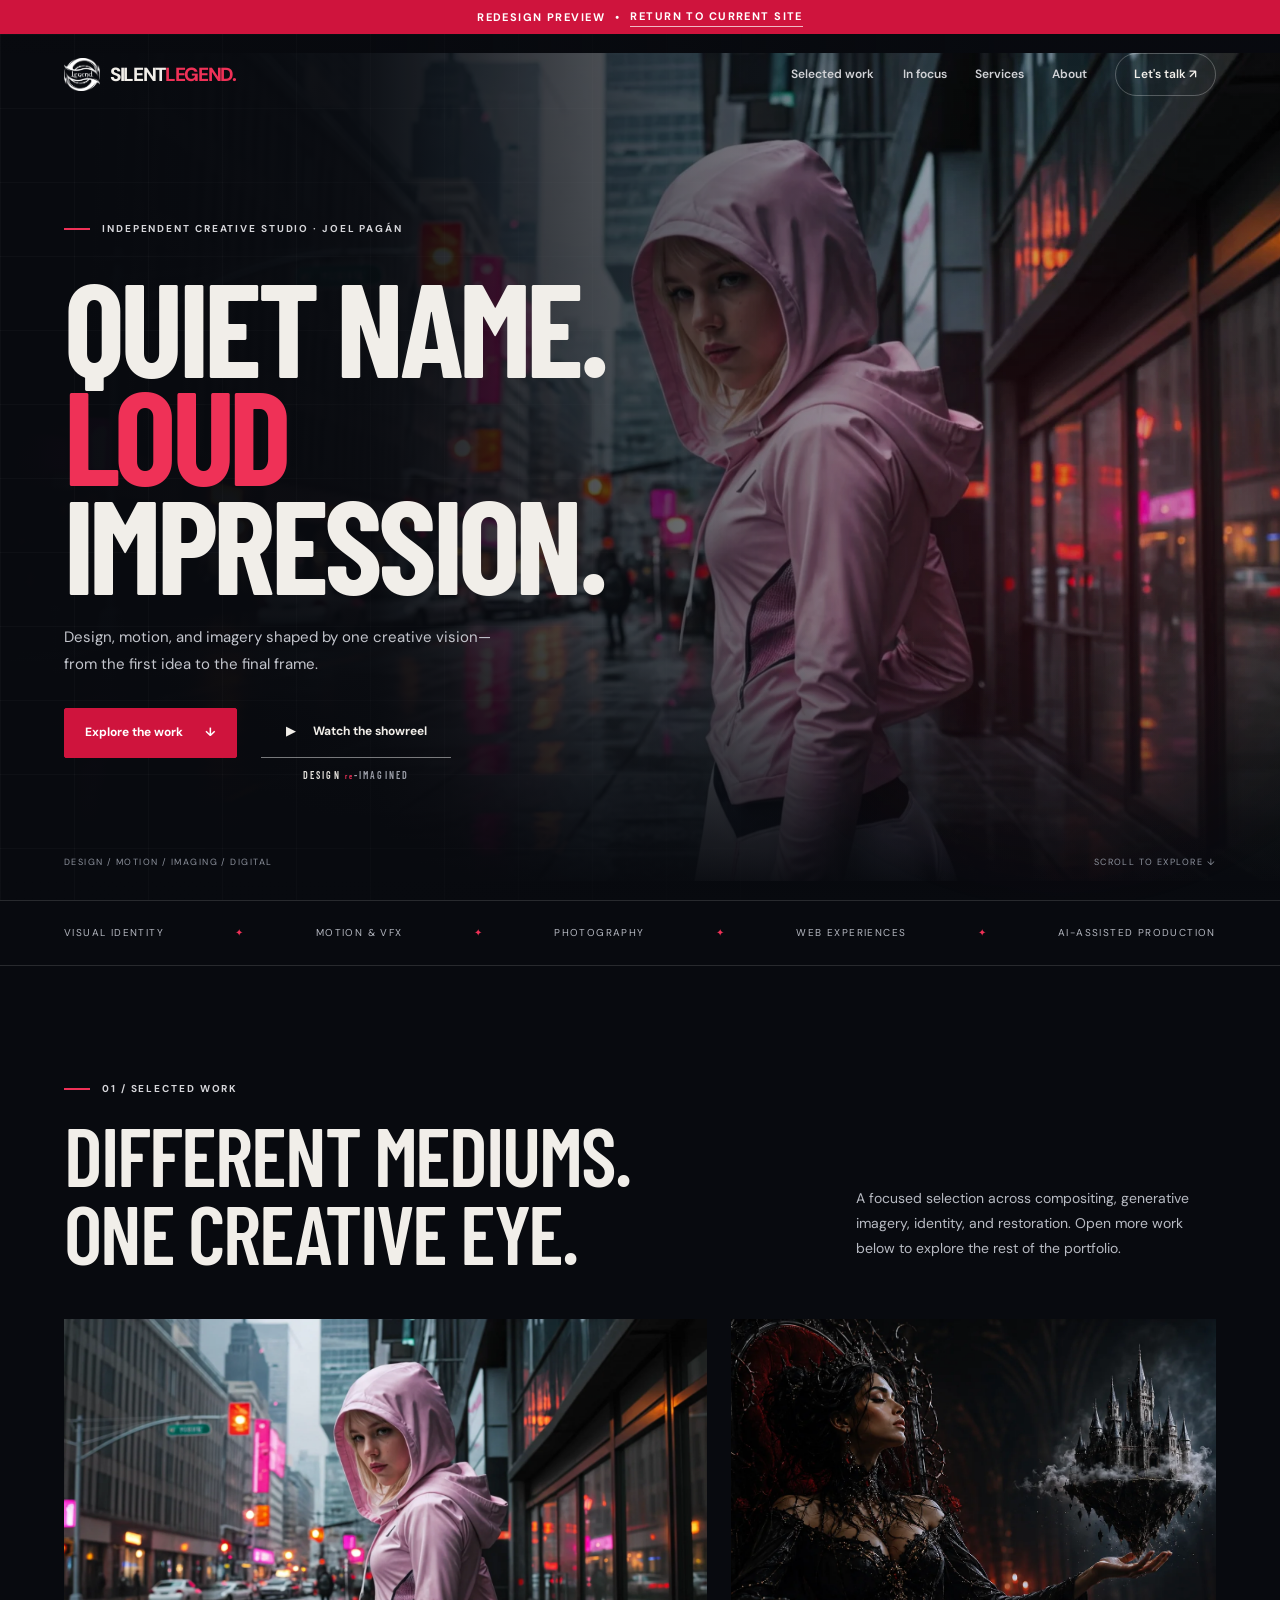
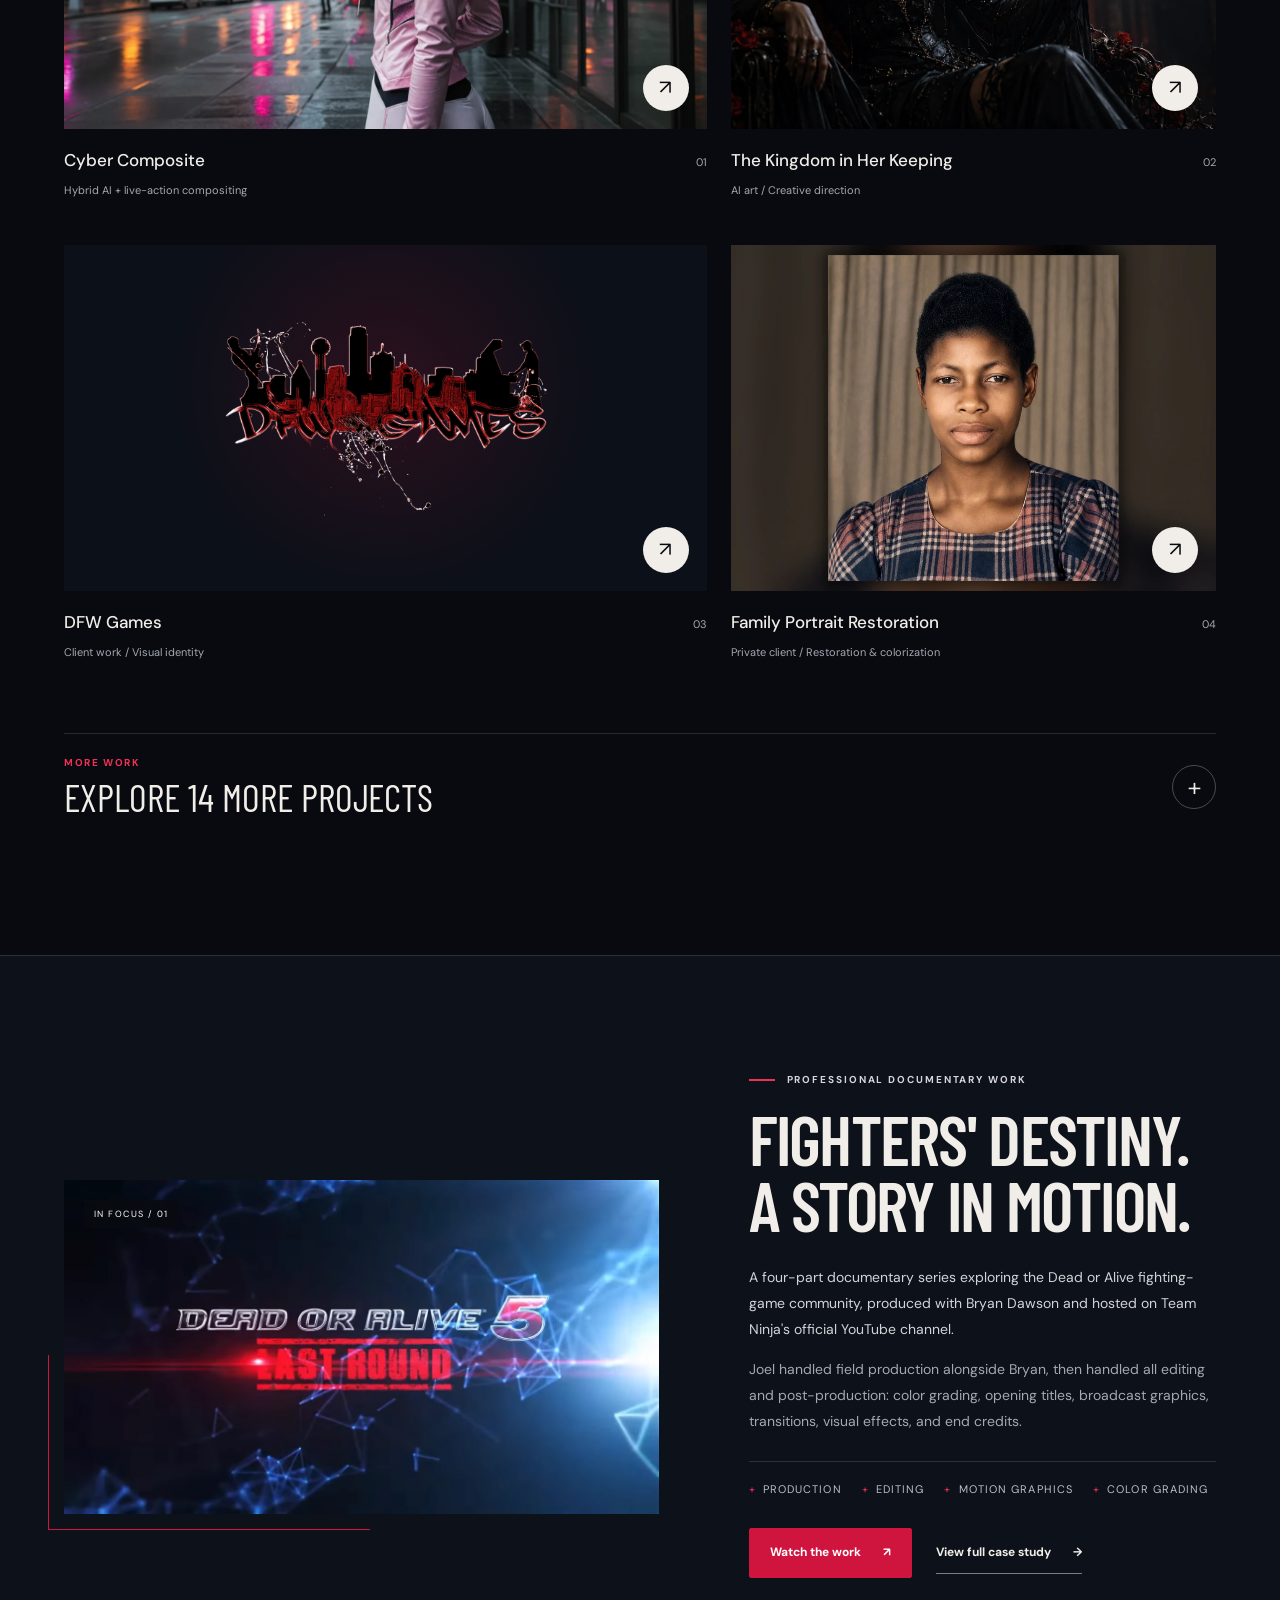
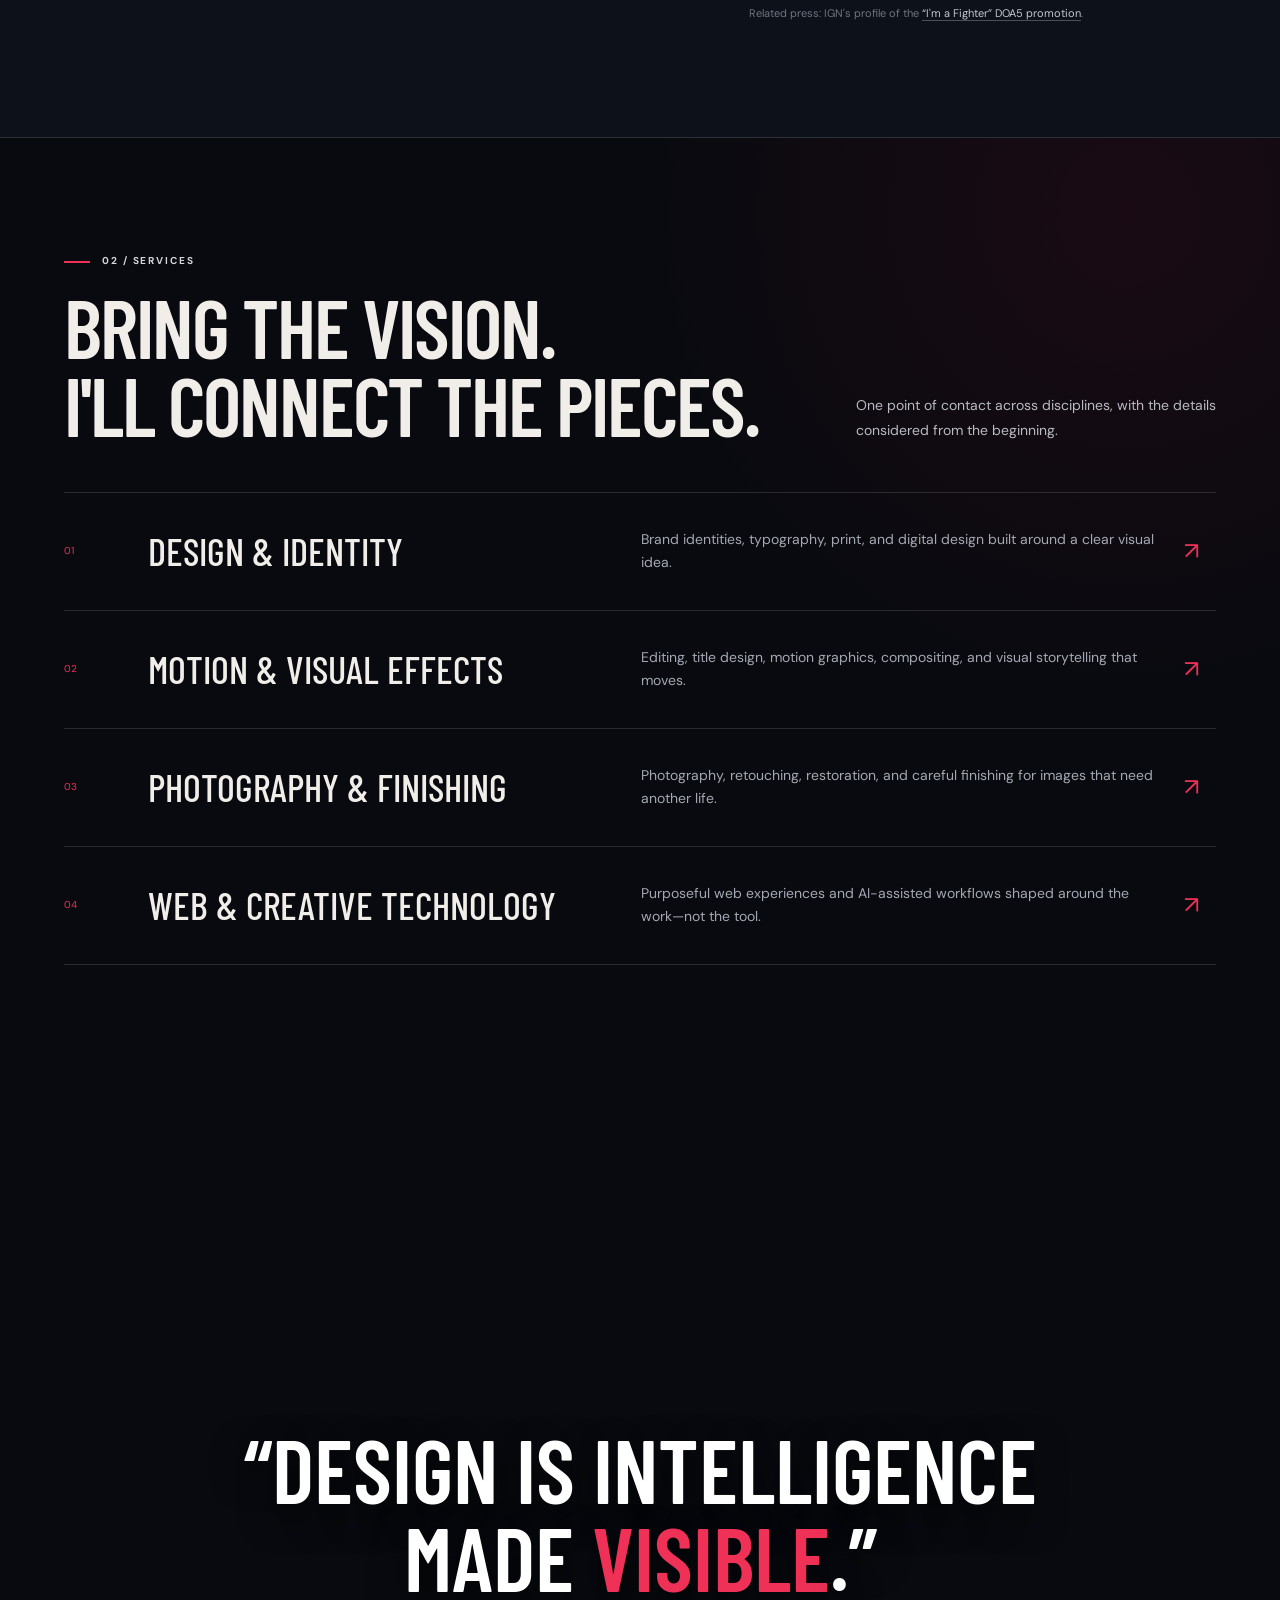
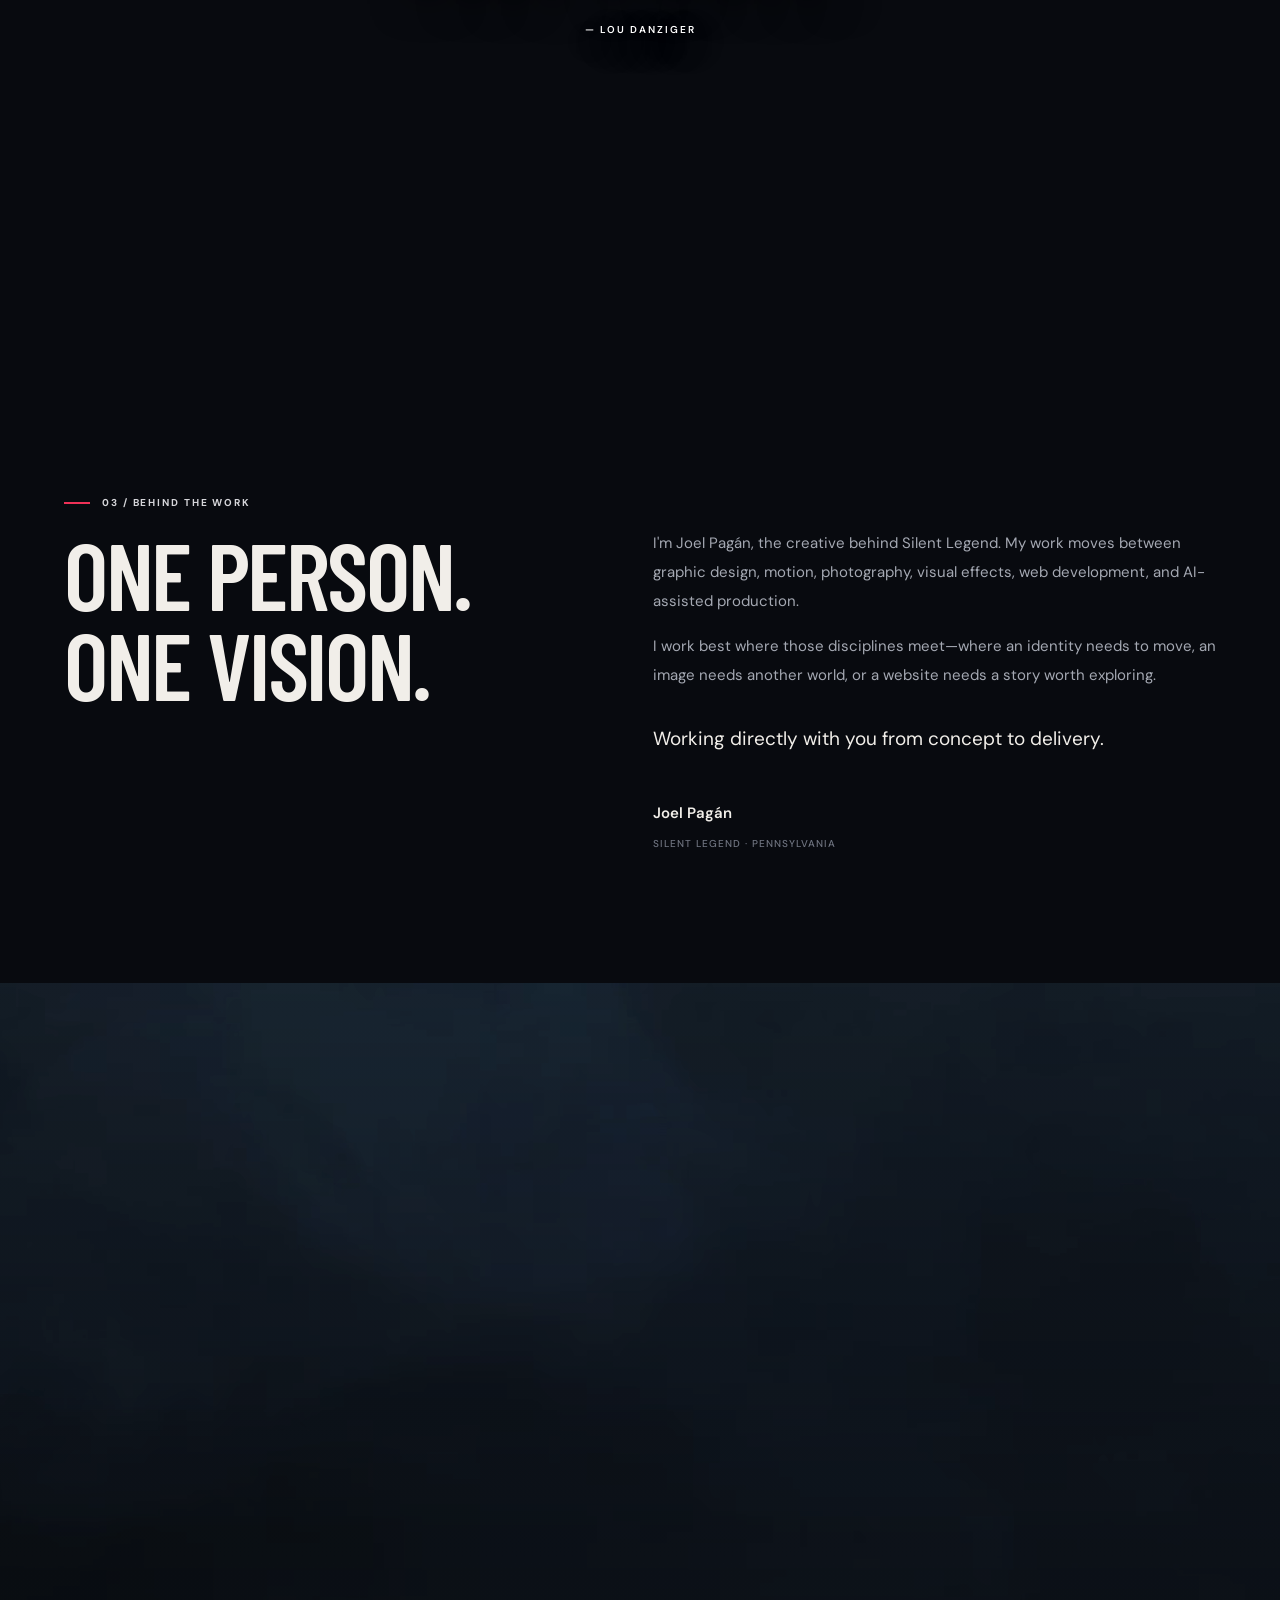
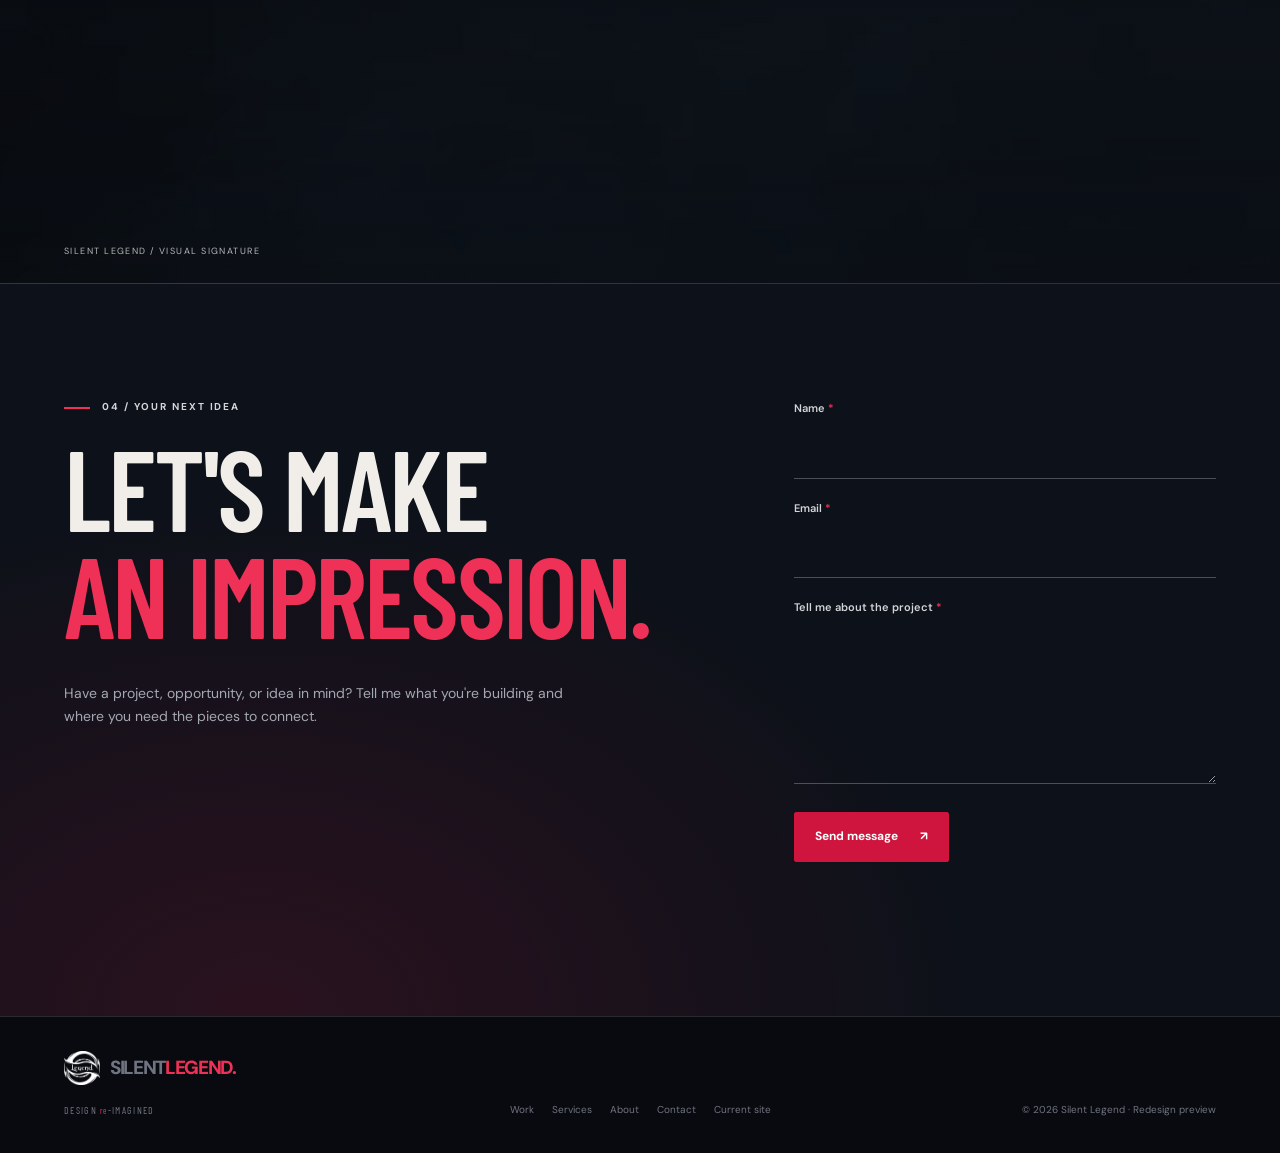
==== commit 3abc4f5f: "Remove duplicate projects from redesign archive" ====
--- a/redesign/index.html
+++ b/redesign/index.html
@@ -90,7 +90,7 @@
                     <h2 id="work-title">Different mediums.<br>One creative eye.</h2>
                 </div>
                 <div class="section-heading-side">
-                    <p>A focused selection across compositing, generative imagery, identity, and restoration. Open the complete portfolio below to explore every discipline.</p>
+                    <p>A focused selection across compositing, generative imagery, identity, and restoration. Open more work below to explore the rest of the portfolio.</p>
                 </div>
             </header>
 
@@ -142,11 +142,11 @@
 
             <details class="complete-work reveal" id="all-work">
                 <summary>
-                    <span><small>Complete portfolio</small>Explore all 18 projects</span>
+                    <span><small>More work</small>Explore 14 more projects</span>
                     <span class="complete-work-icon" aria-hidden="true">+</span>
                 </summary>
                 <div class="complete-work-panel">
-                    <div class="work-filters" role="group" aria-label="Filter complete portfolio">
+                    <div class="work-filters" role="group" aria-label="Filter additional portfolio projects">
                         <button type="button" class="work-filter is-active" data-filter="all" aria-pressed="true">All work</button>
                         <button type="button" class="work-filter" data-filter="motion" aria-pressed="false">Motion &amp; VFX</button>
                         <button type="button" class="work-filter" data-filter="image" aria-pressed="false">Image &amp; imagination</button>
@@ -155,10 +155,6 @@
                     </div>
 
                     <div class="archive-grid" aria-live="polite">
-                        <button class="archive-card" type="button" data-project="cyber" data-category="motion" aria-label="View Cyber Composite details">
-                            <span class="archive-image"><img src="../images/Portfolio/Visual_Effects/cyber-composite-poster.webp" alt="Live-action performer composited into a neon city environment" loading="lazy"></span>
-                            <span class="archive-meta"><strong>Cyber Composite</strong><small>Motion &amp; VFX</small></span>
-                        </button>
                         <button class="archive-card" type="button" data-project="digital-iris" data-category="motion" aria-label="View Digital Iris details">
                             <span class="archive-image"><img src="../images/Portfolio/Motion_Graphics/Digital_Iris.jpg" alt="Abstract digital iris motion-graphics artwork" loading="lazy"></span>
                             <span class="archive-meta"><strong>Digital Iris</strong><small>Motion graphics</small></span>
@@ -167,10 +163,6 @@
                             <span class="archive-image"><img src="../images/Portfolio/Graphic_Design/KW Typographic Portrait.png" alt="Kate Winslet typographic portrait" loading="lazy"></span>
                             <span class="archive-meta"><strong>Kate Winslet</strong><small>Academic project / Typography</small></span>
                         </button>
-                        <button class="archive-card" type="button" data-project="restoration" data-category="photography" aria-label="View Family Portrait Restoration details">
-                            <span class="archive-image"><img src="../images/Portfolio/Retouching_and_Restoration/Family_Portrait_Restoration/family-portrait-restoration-thumbnail.webp" alt="Restored and colorized family portrait" loading="lazy"></span>
-                            <span class="archive-meta"><strong>Family Portrait Restoration</strong><small>Private client / Restoration</small></span>
-                        </button>
                         <button class="archive-card" type="button" data-project="headshot" data-category="photography" aria-label="View Professional Headshot details">
                             <span class="archive-image"><img src="../images/Portfolio/Retouching_and_Restoration/Headshot/headshot-delivered-thumbnail.webp" alt="Finished professional client headshot" loading="lazy"></span>
                             <span class="archive-meta"><strong>Professional Headshot</strong><small>Private client / Photography</small></span>
@@ -183,10 +175,6 @@
                             <span class="archive-image"><img src="../images/Portfolio/Retouching_and_Restoration/retouch-studio-after.webp" alt="Finished studio portrait retouch" loading="lazy"></span>
                             <span class="archive-meta"><strong>Studio Retouch</strong><small>Portrait retouching</small></span>
                         </button>
-                        <button class="archive-card" type="button" data-project="kingdom" data-category="image" aria-label="View The Kingdom in Her Keeping details">
-                            <span class="archive-image"><img src="../images/Portfolio/AI_Art_and_Prompt_Design/Royalty.webp" alt="A sovereign woman holding a floating gothic kingdom" loading="lazy"></span>
-                            <span class="archive-meta"><strong>The Kingdom in Her Keeping</strong><small>AI art / Creative direction</small></span>
-                        </button>
                         <button class="archive-card" type="button" data-project="dual-tone" data-category="image" aria-label="View Dual-Tone Composition details">
                             <span class="archive-image"><img src="../images/Portfolio/AI_Art_and_Prompt_Design/Split.webp" alt="Dual-tone generative composition" loading="lazy"></span>
                             <span class="archive-meta"><strong>Dual-Tone Composition</strong><small>AI art / Composition</small></span>
@@ -218,10 +206,6 @@
                         <button class="archive-card" type="button" data-project="art-exhibit" data-category="design" aria-label="View Art Exhibit details">
                             <span class="archive-image"><img src="../images/Portfolio/Graphic_Design/Art_Exhibit.png" alt="Art exhibition graphic design composition" loading="lazy"></span>
                             <span class="archive-meta"><strong>Art Exhibit</strong><small>Graphic design</small></span>
-                        </button>
-                        <button class="archive-card archive-card-contain" type="button" data-project="dfw" data-category="design" aria-label="View DFW Games identity details">
-                            <span class="archive-image"><img src="../images/Portfolio/Branding_and_Identity/DFW_Logo/dfw-games-final-silhouette-red.webp" alt="DFW Games logo combining the Dallas skyline with graffiti-inspired lettering" loading="lazy"></span>
-                            <span class="archive-meta"><strong>DFW Games</strong><small>Client work / Visual identity</small></span>
                         </button>
                         <button class="archive-card" type="button" data-project="samurai" data-category="image" aria-label="View Samurai Artwork details">
                             <span class="archive-image"><img src="../images/Portfolio/AI_Art_and_Prompt_Design/samurai_original.webp" alt="Samurai standing before a ring of fire" loading="lazy"></span>
@@ -365,7 +349,7 @@
             <p class="eyebrow" id="project-dialog-type"></p>
             <h2 id="project-dialog-title"></h2>
             <p id="project-dialog-description"></p>
-            <a class="text-link" href="#all-work" data-view-all-work>Explore the complete portfolio <span aria-hidden="true">↗</span></a>
+            <a class="text-link" href="#all-work" data-view-all-work>Explore the rest of the portfolio <span aria-hidden="true">↗</span></a>
         </div>
     </dialog>
 
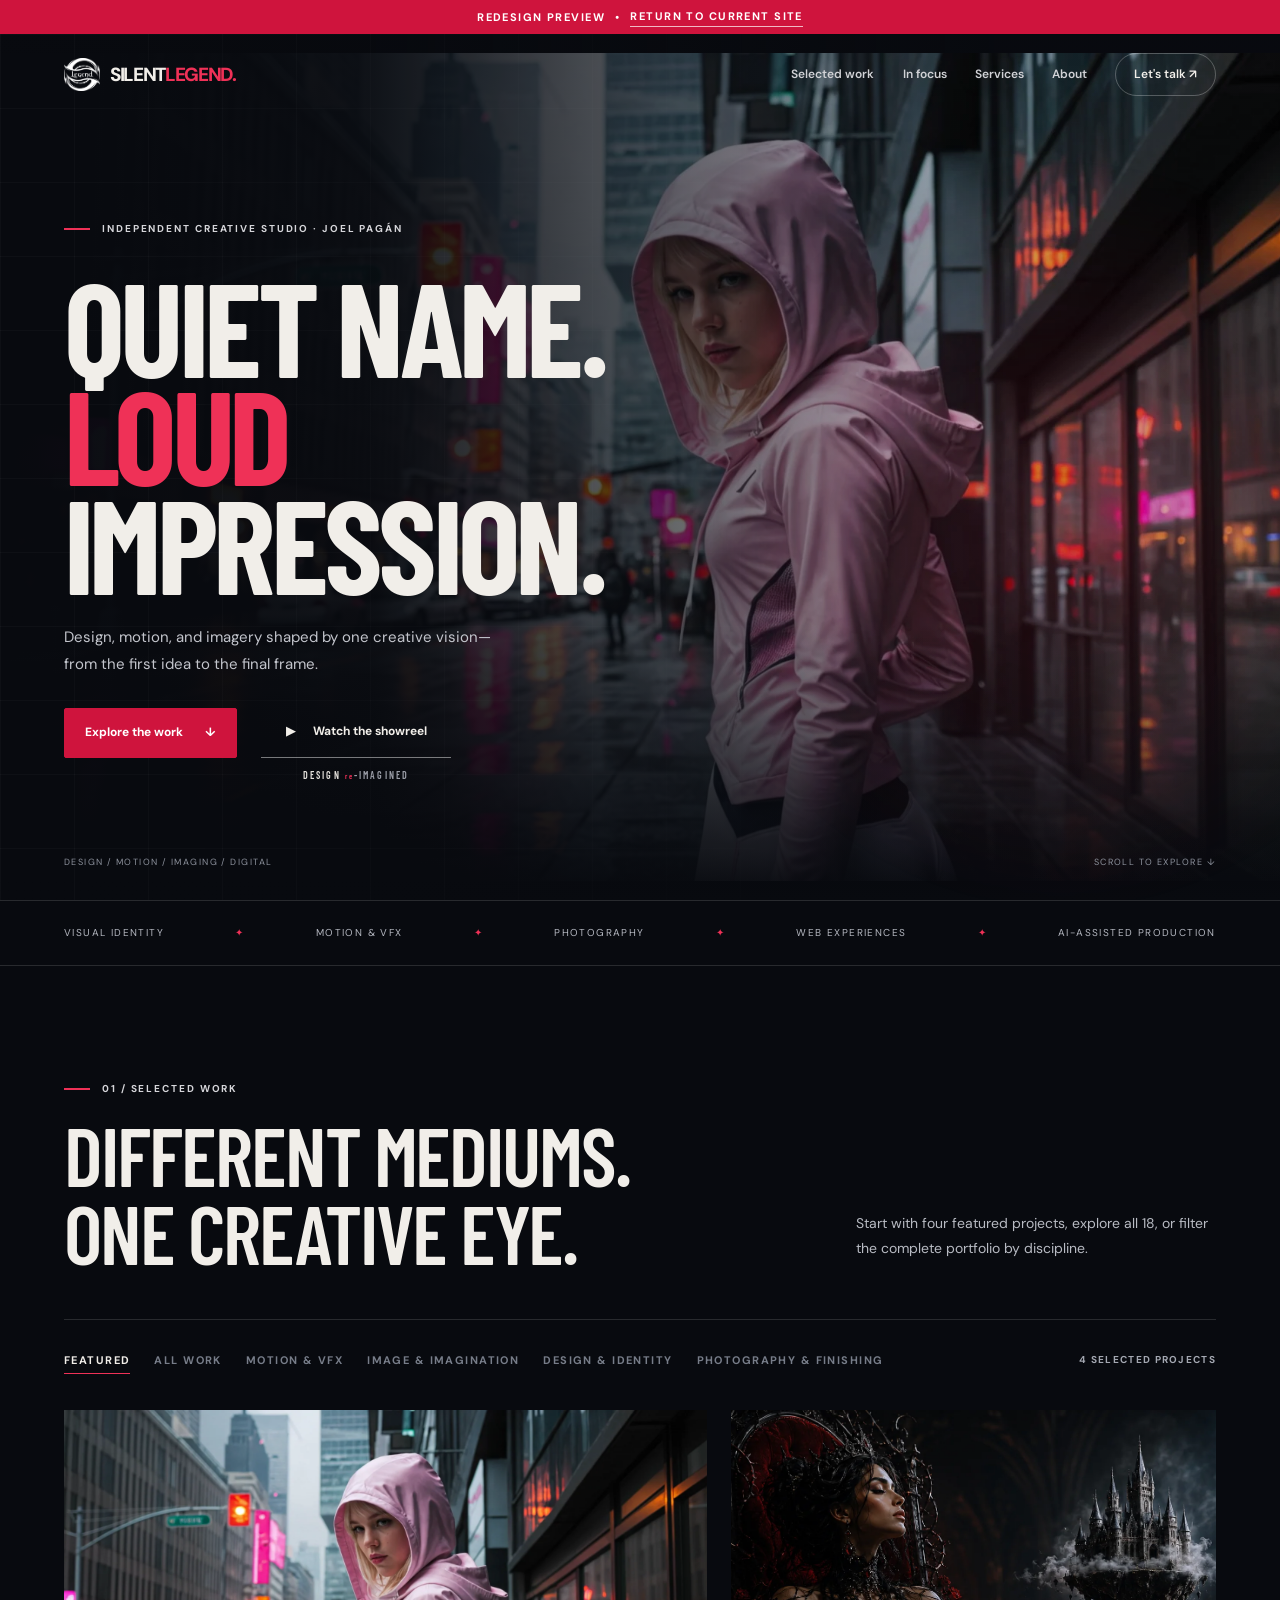
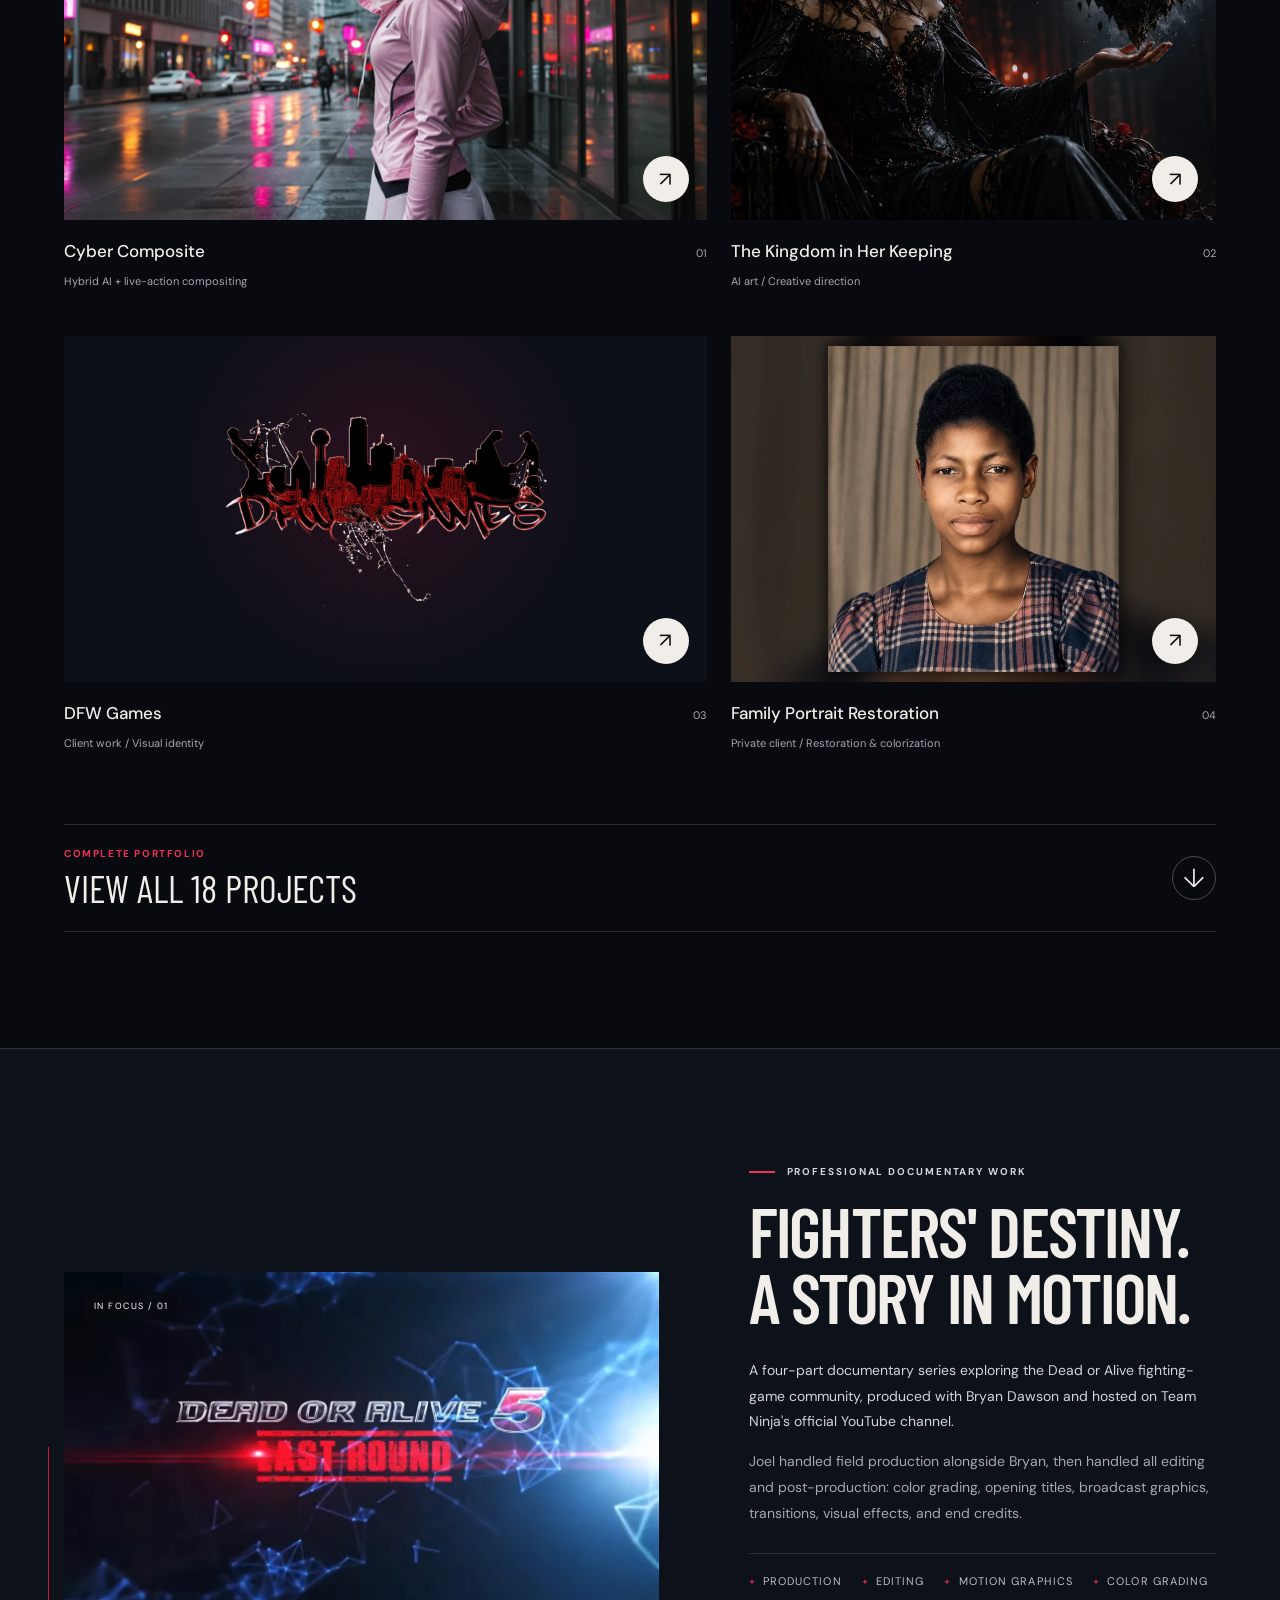
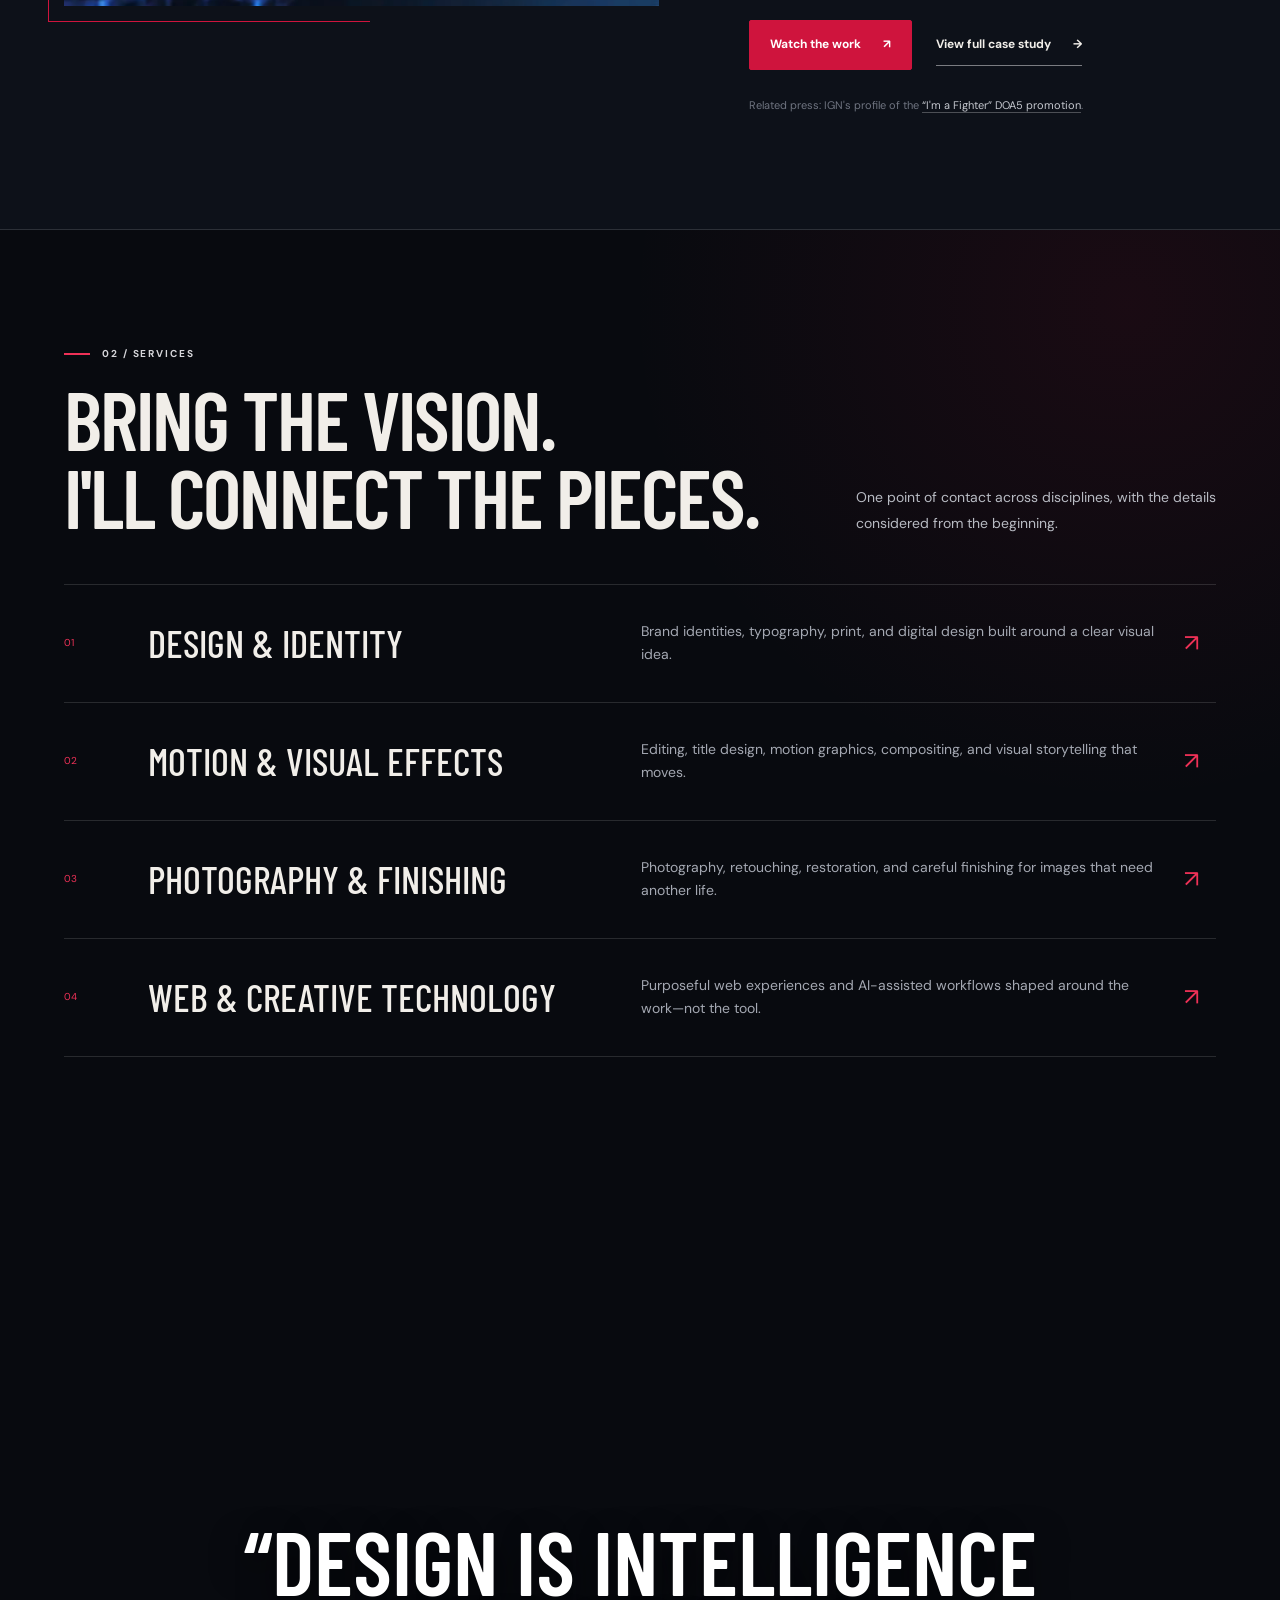
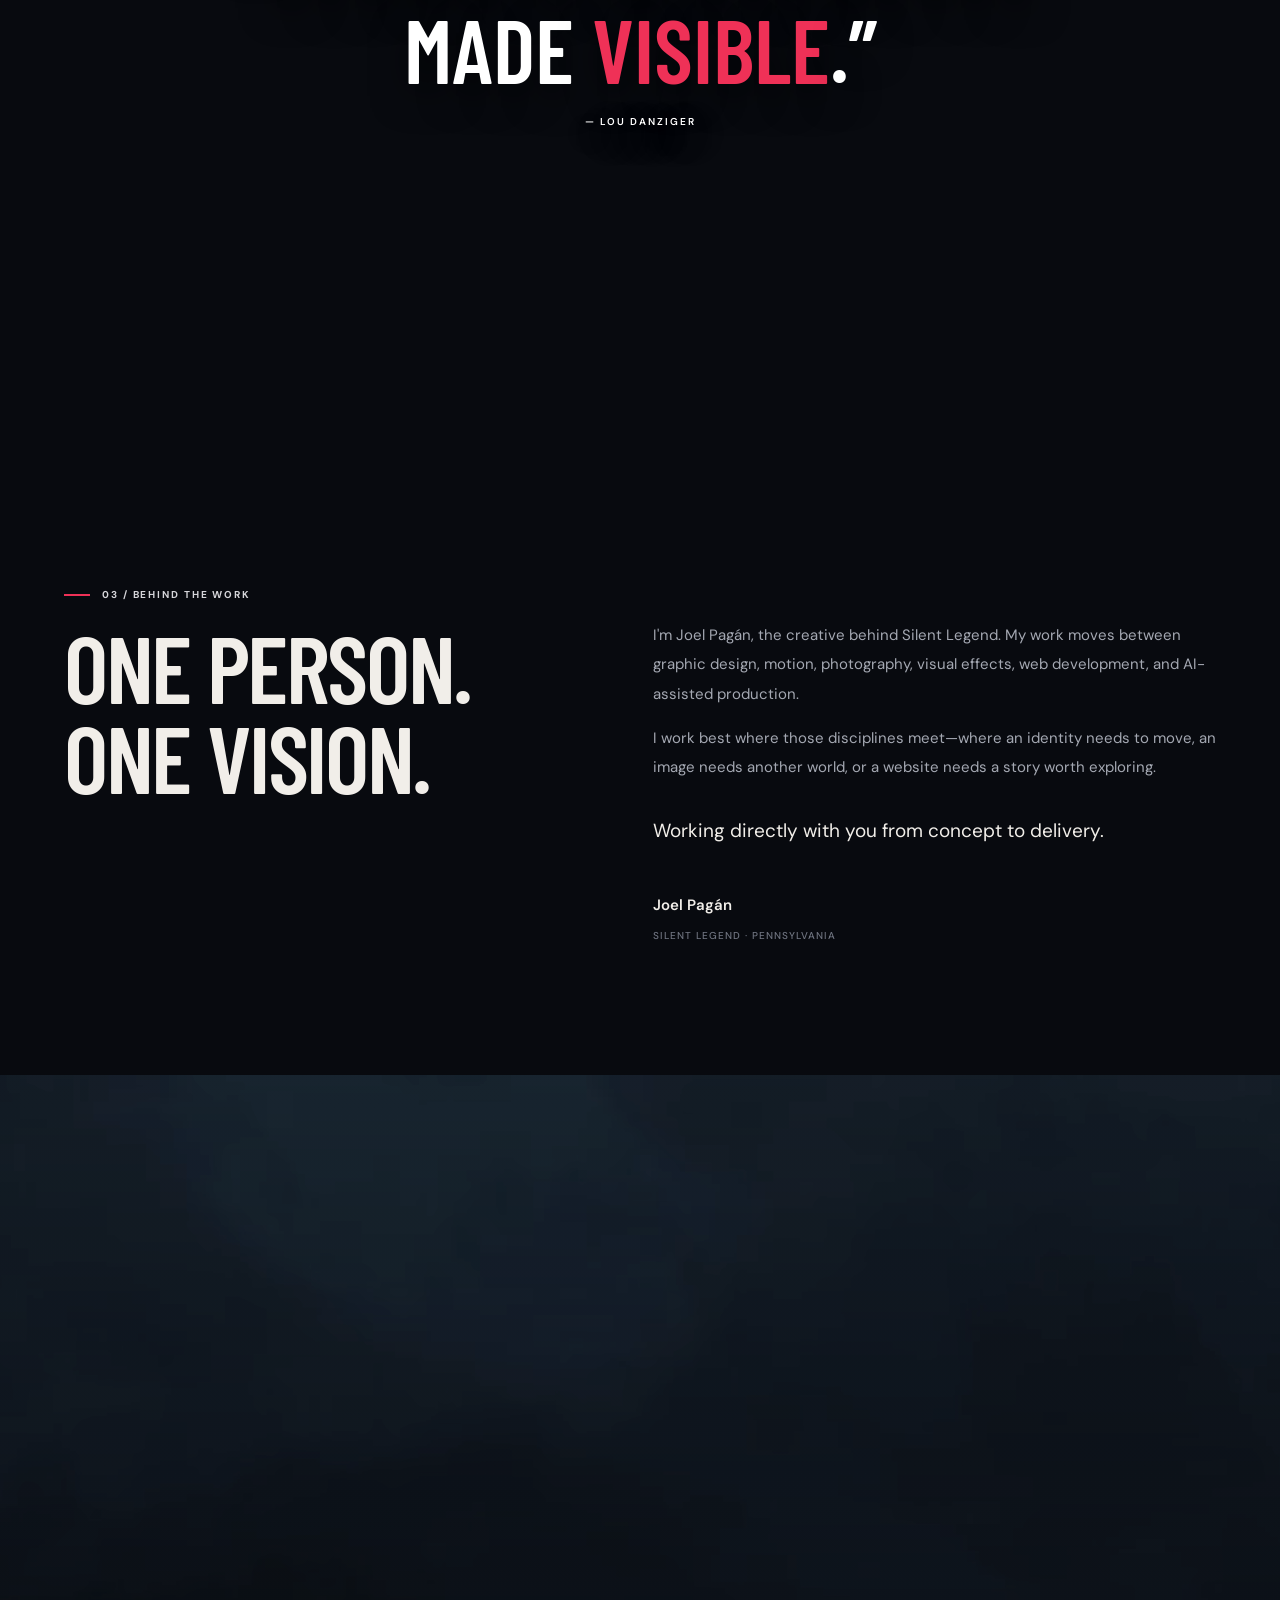
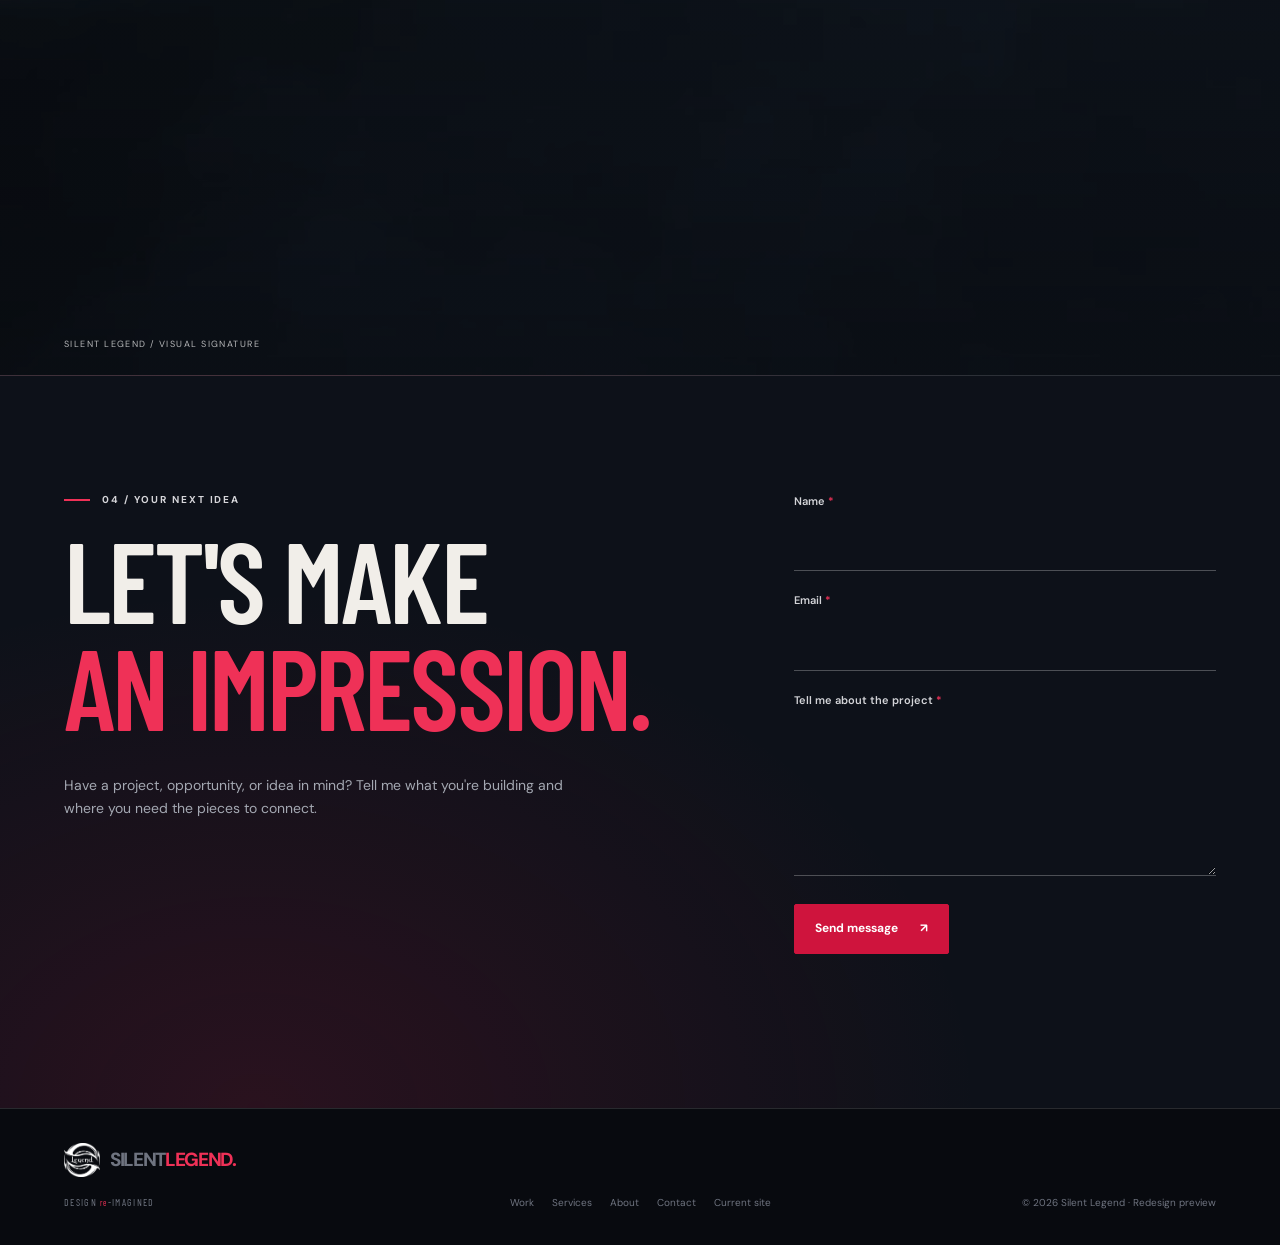
==== commit 024a7a4b: "Unify redesign portfolio filtering" ====
--- a/redesign/index.html
+++ b/redesign/index.html
@@ -90,12 +90,24 @@
                     <h2 id="work-title">Different mediums.<br>One creative eye.</h2>
                 </div>
                 <div class="section-heading-side">
-                    <p>A focused selection across compositing, generative imagery, identity, and restoration. Open more work below to explore the rest of the portfolio.</p>
+                    <p>Start with four featured projects, explore all 18, or filter the complete portfolio by discipline.</p>
                 </div>
             </header>
 
-            <div class="project-grid">
-                <button class="project-card project-card-wide reveal" type="button" data-project="cyber" data-category="image" aria-label="View Cyber Composite details">
+            <div class="portfolio-controls reveal" id="all-work">
+                <div class="work-filters" role="group" aria-label="Filter portfolio projects">
+                    <button type="button" class="work-filter is-active" data-filter="featured" aria-pressed="true">Featured</button>
+                    <button type="button" class="work-filter" data-filter="all" aria-pressed="false">All work</button>
+                    <button type="button" class="work-filter" data-filter="motion" aria-pressed="false">Motion &amp; VFX</button>
+                    <button type="button" class="work-filter" data-filter="image" aria-pressed="false">Image &amp; imagination</button>
+                    <button type="button" class="work-filter" data-filter="design" aria-pressed="false">Design &amp; identity</button>
+                    <button type="button" class="work-filter" data-filter="photography" aria-pressed="false">Photography &amp; finishing</button>
+                </div>
+                <span class="portfolio-count" data-result-count aria-live="polite">4 selected projects</span>
+            </div>
+
+            <div class="portfolio-grid is-featured-view" data-portfolio-grid aria-live="polite">
+                <button class="project-card project-card-wide reveal" type="button" data-project="cyber" data-category="motion" data-featured="true" aria-label="View Cyber Composite details">
                     <span class="project-image">
                         <img src="../images/Portfolio/Visual_Effects/cyber-composite-poster.webp" alt="Live-action performer composited into a neon city environment" loading="lazy">
                         <span class="project-arrow" aria-hidden="true">↗</span>
@@ -106,7 +118,7 @@
                     </span>
                 </button>
 
-                <button class="project-card reveal" type="button" data-project="kingdom" data-category="image" aria-label="View The Kingdom in Her Keeping details">
+                <button class="project-card reveal" type="button" data-project="kingdom" data-category="image" data-featured="true" aria-label="View The Kingdom in Her Keeping details">
                     <span class="project-image">
                         <img src="../images/Portfolio/AI_Art_and_Prompt_Design/Royalty.webp" alt="A sovereign woman holding a floating gothic kingdom" loading="lazy">
                         <span class="project-arrow" aria-hidden="true">↗</span>
@@ -117,7 +129,7 @@
                     </span>
                 </button>
 
-                <button class="project-card project-card-brand reveal" type="button" data-project="dfw" data-category="design" aria-label="View DFW Games identity details">
+                <button class="project-card project-card-brand reveal" type="button" data-project="dfw" data-category="design" data-featured="true" aria-label="View DFW Games identity details">
                     <span class="project-image">
                         <img src="../images/Portfolio/Branding_and_Identity/DFW_Logo/dfw-games-final-silhouette-red.webp" alt="DFW Games logo combining the Dallas skyline with graffiti-inspired lettering" loading="lazy">
                         <span class="project-arrow" aria-hidden="true">↗</span>
@@ -128,7 +140,7 @@
                     </span>
                 </button>
 
-                <button class="project-card project-card-wide reveal" type="button" data-project="restoration" data-category="photography" aria-label="View Family Portrait Restoration details">
+                <button class="project-card project-card-wide reveal" type="button" data-project="restoration" data-category="photography" data-featured="true" aria-label="View Family Portrait Restoration details">
                     <span class="project-image">
                         <img src="../images/Portfolio/Retouching_and_Restoration/Family_Portrait_Restoration/family-portrait-restoration-thumbnail.webp" alt="Restored and colorized family portrait" loading="lazy">
                         <span class="project-arrow" aria-hidden="true">↗</span>
@@ -138,23 +150,7 @@
                         <span class="project-number">04</span>
                     </span>
                 </button>
-            </div>
-
-            <details class="complete-work reveal" id="all-work">
-                <summary>
-                    <span><small>More work</small>Explore 14 more projects</span>
-                    <span class="complete-work-icon" aria-hidden="true">+</span>
-                </summary>
-                <div class="complete-work-panel">
-                    <div class="work-filters" role="group" aria-label="Filter additional portfolio projects">
-                        <button type="button" class="work-filter is-active" data-filter="all" aria-pressed="true">All work</button>
-                        <button type="button" class="work-filter" data-filter="motion" aria-pressed="false">Motion &amp; VFX</button>
-                        <button type="button" class="work-filter" data-filter="image" aria-pressed="false">Image &amp; imagination</button>
-                        <button type="button" class="work-filter" data-filter="design" aria-pressed="false">Design &amp; identity</button>
-                        <button type="button" class="work-filter" data-filter="photography" aria-pressed="false">Photography &amp; finishing</button>
-                    </div>
-
-                    <div class="archive-grid" aria-live="polite">
+
                         <button class="archive-card" type="button" data-project="digital-iris" data-category="motion" aria-label="View Digital Iris details">
                             <span class="archive-image"><img src="../images/Portfolio/Motion_Graphics/Digital_Iris.jpg" alt="Abstract digital iris motion-graphics artwork" loading="lazy"></span>
                             <span class="archive-meta"><strong>Digital Iris</strong><small>Motion graphics</small></span>
@@ -211,9 +207,12 @@
                             <span class="archive-image"><img src="../images/Portfolio/AI_Art_and_Prompt_Design/samurai_original.webp" alt="Samurai standing before a ring of fire" loading="lazy"></span>
                             <span class="archive-meta"><strong>Samurai Artwork</strong><small>AI art / Prompt design</small></span>
                         </button>
-                    </div>
-                </div>
-            </details>
+            </div>
+
+            <button class="portfolio-expand reveal" type="button" data-show-all>
+                <span><small>Complete portfolio</small>View all 18 projects</span>
+                <span class="portfolio-expand-icon" aria-hidden="true">↓</span>
+            </button>
         </section>
 
         <section class="section featured-section" id="featured" aria-labelledby="featured-title">
--- a/redesign/styles.css
+++ b/redesign/styles.css
@@ -550,8 +550,18 @@
     text-transform: uppercase;
 }
 
+.portfolio-controls {
+    margin: 48px 0 34px;
+    padding-top: 24px;
+    display: flex;
+    align-items: flex-start;
+    justify-content: space-between;
+    gap: 18px 32px;
+    border-top: 1px solid var(--line);
+}
+
 .work-filters {
-    margin: 0 0 34px;
+    margin: 0;
     display: flex;
     align-items: center;
     gap: 7px 24px;
@@ -592,13 +602,32 @@
     right: 0;
 }
 
-.project-grid {
+.portfolio-count {
+    flex: 0 0 auto;
+    padding-top: 8px;
+    color: var(--muted);
+    font-size: 10px;
+    font-weight: 700;
+    letter-spacing: 0.13em;
+    text-transform: uppercase;
+}
+
+.portfolio-grid {
     display: grid;
+}
+
+.portfolio-grid.is-featured-view {
     grid-template-columns: 1.14fr 0.86fr;
     gap: 46px 24px;
 }
 
-.project-card {
+.portfolio-grid.is-collection-view {
+    grid-template-columns: repeat(3, minmax(0, 1fr));
+    gap: 38px 20px;
+}
+
+.project-card,
+.archive-card {
     min-width: 0;
     padding: 0;
     display: block;
@@ -608,32 +637,42 @@
     cursor: pointer;
 }
 
-.project-card[hidden] {
+.project-card[hidden],
+.archive-card[hidden],
+.portfolio-expand[hidden] {
+    display: none;
+}
+
+.portfolio-grid.is-featured-view .archive-card {
     display: none;
 }
 
 .project-image {
     position: relative;
-    height: clamp(300px, 32vw, 520px);
     display: block;
     overflow: hidden;
     background: var(--surface-2);
 }
 
-.project-card:nth-child(3) .project-image,
-.project-card:nth-child(4) .project-image {
+.portfolio-grid.is-featured-view .project-image {
+    height: clamp(300px, 32vw, 520px);
+}
+
+.portfolio-grid.is-featured-view .project-card:nth-child(3) .project-image,
+.portfolio-grid.is-featured-view .project-card:nth-child(4) .project-image {
     height: clamp(280px, 27vw, 440px);
 }
 
-.project-image img {
+.project-image img,
+.archive-image img {
     width: 100%;
     height: 100%;
     display: block;
     object-fit: cover;
-    transition: transform 650ms cubic-bezier(0.22, 1, 0.36, 1), filter 300ms ease;
-}
-
-.project-card:nth-child(2) .project-image img {
+    transition: transform 550ms cubic-bezier(0.22, 1, 0.36, 1), filter 300ms ease;
+}
+
+.portfolio-grid .project-card:nth-child(2) .project-image img {
     object-position: 52% center;
 }
 
@@ -648,7 +687,8 @@
     padding: clamp(38px, 5vw, 84px);
 }
 
-.project-card:hover .project-image img {
+.project-card:hover .project-image img,
+.archive-card:hover .archive-image img {
     transform: scale(1.035);
     filter: saturate(1.08);
 }
@@ -703,31 +743,65 @@
     flex: 0 0 auto;
 }
 
-.complete-work {
+.portfolio-grid.is-collection-view .project-image {
+    height: auto;
+    aspect-ratio: 4 / 3;
+}
+
+.portfolio-grid.is-collection-view .project-card-brand .project-image img {
+    padding: 28px;
+}
+
+.portfolio-grid.is-collection-view .project-arrow {
+    right: 12px;
+    bottom: 12px;
+    width: 34px;
+    height: 34px;
+    background: rgba(241, 238, 233, 0.94);
+    color: var(--bg);
+    font-size: 14px;
+}
+
+.portfolio-grid.is-collection-view .project-meta {
+    margin-top: 13px;
+}
+
+.portfolio-grid.is-collection-view .project-meta strong {
+    font-size: 15px;
+    font-weight: 600;
+}
+
+.portfolio-grid.is-collection-view .project-meta small {
+    margin-top: 4px;
+}
+
+.portfolio-grid.is-collection-view .project-number {
+    display: none;
+}
+
+.portfolio-expand {
+    width: 100%;
     margin-top: 72px;
-    border-top: 1px solid var(--line);
-}
-
-.complete-work summary {
     min-height: 92px;
     padding: 24px 0;
     display: flex;
     align-items: center;
     justify-content: space-between;
     gap: 24px;
+    border: 0;
+    border-top: 1px solid var(--line);
+    border-bottom: 1px solid var(--line);
+    background: transparent;
+    color: var(--ink);
     cursor: pointer;
-    list-style: none;
     font-family: var(--display);
     font-size: clamp(28px, 3vw, 44px);
     line-height: 1;
+    text-align: left;
     text-transform: uppercase;
 }
 
-.complete-work summary::-webkit-details-marker {
-    display: none;
-}
-
-.complete-work summary small {
+.portfolio-expand small {
     margin-bottom: 10px;
     display: block;
     color: var(--crimson-bright);
@@ -737,7 +811,7 @@
     letter-spacing: 0.16em;
 }
 
-.complete-work-icon {
+.portfolio-expand-icon {
     width: 44px;
     height: 44px;
     flex: 0 0 auto;
@@ -751,24 +825,10 @@
     transition: transform 220ms ease, border-color 180ms ease, color 180ms ease;
 }
 
-.complete-work summary:hover .complete-work-icon {
+.portfolio-expand:hover .portfolio-expand-icon {
     border-color: var(--crimson-bright);
     color: var(--crimson-bright);
-}
-
-.complete-work[open] .complete-work-icon {
-    transform: rotate(45deg);
-}
-
-.complete-work-panel {
-    padding: 34px 0 18px;
-    border-top: 1px solid var(--line);
-}
-
-.archive-grid {
-    display: grid;
-    grid-template-columns: repeat(3, minmax(0, 1fr));
-    gap: 38px 20px;
+    transform: translateY(2px);
 }
 
 .archive-card {
@@ -1475,17 +1535,17 @@
         gap: 24px;
     }
 
-    .project-grid {
+    .portfolio-grid.is-featured-view {
         grid-template-columns: 1fr 1fr;
     }
 
-    .archive-grid {
+    .portfolio-grid.is-collection-view {
         grid-template-columns: repeat(2, minmax(0, 1fr));
     }
 
-    .project-image,
-    .project-card:nth-child(3) .project-image,
-    .project-card:nth-child(4) .project-image {
+    .portfolio-grid.is-featured-view .project-image,
+    .portfolio-grid.is-featured-view .project-card:nth-child(3) .project-image,
+    .portfolio-grid.is-featured-view .project-card:nth-child(4) .project-image {
         height: clamp(290px, 44vw, 440px);
     }
 
@@ -1586,7 +1646,7 @@
 
     .work-filters {
         margin-top: 0;
-        margin-bottom: 28px;
+        margin-bottom: 0;
         gap: 5px 18px;
     }
 
@@ -1625,14 +1685,30 @@
         font-size: clamp(48px, 14.5vw, 70px);
     }
 
-    .project-grid {
+    .portfolio-controls {
+        margin-top: 38px;
+        align-items: flex-start;
+        flex-direction: column;
+        gap: 10px;
+    }
+
+    .portfolio-count {
+        padding-top: 0;
+    }
+
+    .portfolio-grid.is-featured-view {
         grid-template-columns: 1fr;
         gap: 38px;
     }
 
-    .project-image,
-    .project-card:nth-child(3) .project-image,
-    .project-card:nth-child(4) .project-image {
+    .portfolio-grid.is-collection-view {
+        grid-template-columns: repeat(2, minmax(0, 1fr));
+        gap: 30px 14px;
+    }
+
+    .portfolio-grid.is-featured-view .project-image,
+    .portfolio-grid.is-featured-view .project-card:nth-child(3) .project-image,
+    .portfolio-grid.is-featured-view .project-card:nth-child(4) .project-image {
         height: 330px;
     }
 
@@ -1648,16 +1724,9 @@
         padding: 48px 28px;
     }
 
-    .complete-work {
+    .portfolio-expand {
         margin-top: 58px;
-    }
-
-    .complete-work summary {
         min-height: 82px;
-    }
-
-    .archive-grid {
-        gap: 30px 14px;
     }
 
     .featured-visual::before {
@@ -1755,11 +1824,12 @@
 }
 
 @media (max-width: 480px) {
-    .archive-grid {
+    .portfolio-grid.is-collection-view {
         grid-template-columns: 1fr;
     }
 
-    .archive-image {
+    .portfolio-grid.is-collection-view .archive-image,
+    .portfolio-grid.is-collection-view .project-image {
         aspect-ratio: 5 / 4;
     }
 }
